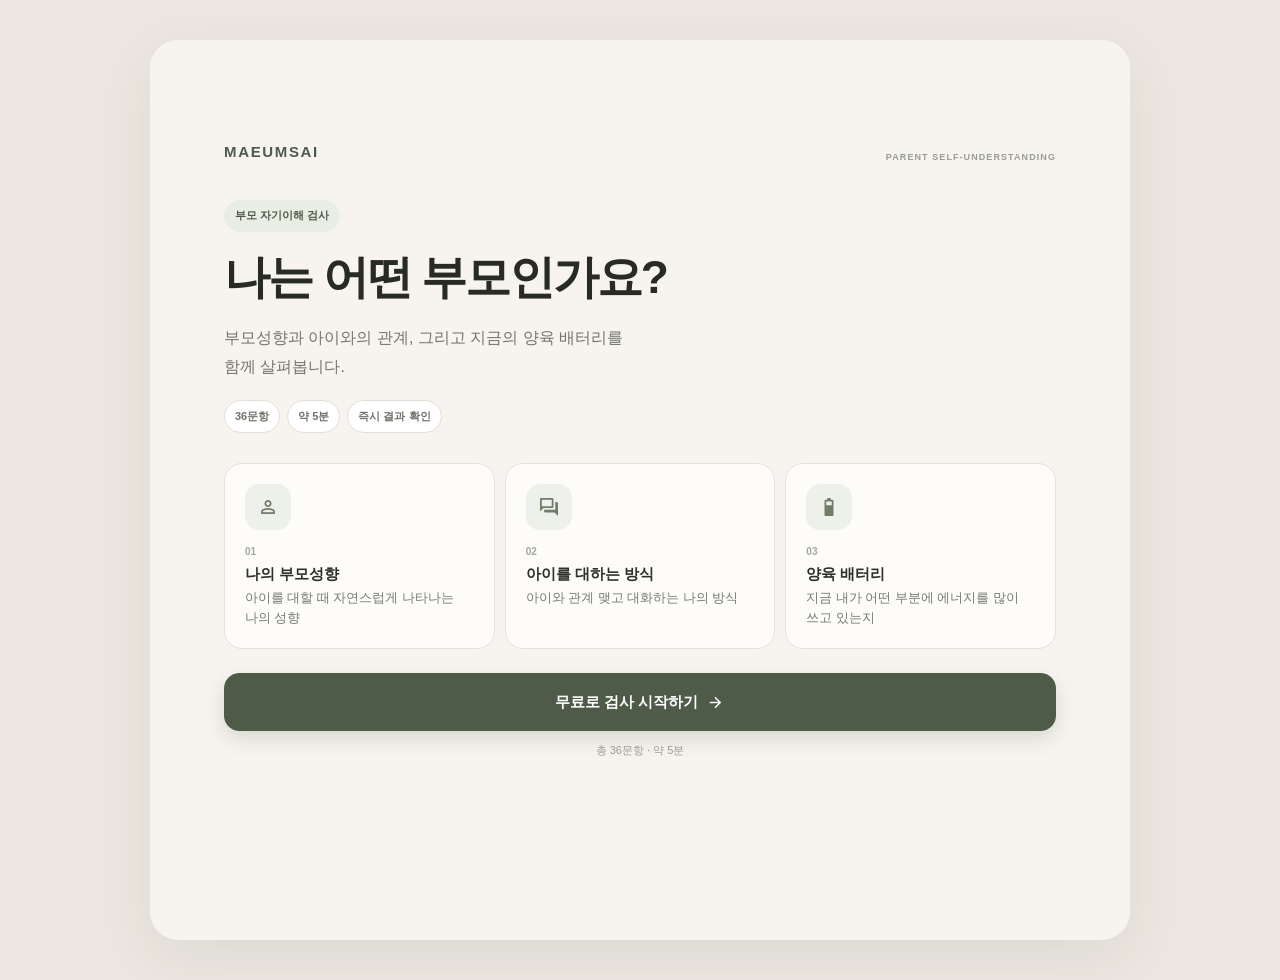
==== index.html @ 51d32875 "문장수정 및 유형통계수정, 결과이미지 인쇄기능 삽입, 부모정보 삽입" ====
<!DOCTYPE html>
<html lang="ko">
<head>
    <meta charset="UTF-8">
    <meta name="viewport" content="width=device-width, initial-scale=1.0">

    <title>마음사이 부모 자기이해 검사</title>

    <!-- 아이콘 -->
    <link rel="stylesheet" href="https://fonts.googleapis.com/css2?family=Material+Symbols+Outlined:opsz,wght,FILL,GRAD@20..48,400,0,0">

    <!-- CSS -->
    <link rel="stylesheet" href="./style.css">

    <!-- 결과 이미지 저장용 -->
    <script src="https://cdn.jsdelivr.net/npm/html2canvas@1.4.1/dist/html2canvas.min.js"></script>

    <!-- JS -->
    <script src="./script.js" defer></script>
</head>

<body>

<div class="wrap">

    <!-- =====================================
         시작 화면
    ====================================== -->
    <section class="start-screen">

        <div class="start-top">
            <p class="start-brand">MAEUMSAI</p>
            <span class="start-brand-sub">PARENT SELF-UNDERSTANDING</span>
        </div>

        <div class="start-hero">
            <span class="start-badge">부모 자기이해 검사</span>

            <h1 class="start-title">
                나는 어떤 부모인가요?
            </h1>

            <p class="start-desc">
                부모성향과 아이와의 관계,
                그리고 지금의 양육 배터리를 함께 살펴봅니다.
            </p>

            <div class="landing-points">
                <span>36문항</span>
                <span>약 5분</span>
                <span>즉시 결과 확인</span>
            </div>
        </div>

        <div class="start-info">

            <div class="start-info-item">
                <div class="info-icon">
                    <span class="material-symbols-outlined">person</span>
                </div>

                <div>
                    <span class="info-number">01</span>
                    <strong>나의 부모성향</strong>
                    <p>아이를 대할 때 자연스럽게 나타나는 나의 성향</p>
                </div>
            </div>

            <div class="start-info-item">
                <div class="info-icon">
                    <span class="material-symbols-outlined">forum</span>
                </div>

                <div>
                    <span class="info-number">02</span>
                    <strong>아이를 대하는 방식</strong>
                    <p>아이와 관계 맺고 대화하는 나의 방식</p>
                </div>
            </div>

            <div class="start-info-item">
                <div class="info-icon">
                    <span class="material-symbols-outlined">battery_5_bar</span>
                </div>

                <div>
                    <span class="info-number">03</span>
                    <strong>양육 배터리</strong>
                    <p>지금 내가 어떤 부분에 에너지를 많이 쓰고 있는지</p>
                </div>
            </div>

        </div>

        <button type="button" class="btn-start">
            무료로 검사 시작하기
            <span class="material-symbols-outlined">arrow_forward</span>
        </button>

        <p class="start-note">
            총 36문항 · 약 5분
        </p>

    </section>



    <!-- =====================================
         조사 기본정보 화면
    ====================================== -->
    <section class="profile-screen hide">

        <div class="profile-header">
            <p class="profile-brand">MAEUMSAI</p>
            <span class="profile-step">BEFORE THE TEST</span>
        </div>

        <div class="profile-intro">
            <span class="profile-badge">검사 전 간단한 질문</span>

            <h2>
                검사 결과를 더 잘 이해하기 위해<br>
                몇 가지만 알려주세요.
            </h2>

            <p>
                이름이나 연락처는 받지 않습니다.
                아래 정보는 익명 통계 분석을 위한 범주형 자료로만 사용합니다.
            </p>
        </div>

        <form class="profile-form">

            <fieldset class="profile-field">
                <legend>
                    <span>01</span>
                    검사자의 연령대
                </legend>

                <div class="profile-option-grid profile-option-grid-4">
                    <label class="profile-option">
                        <input type="radio" name="respondentAge" value="20대">
                        <span>20대</span>
                    </label>

                    <label class="profile-option">
                        <input type="radio" name="respondentAge" value="30대">
                        <span>30대</span>
                    </label>

                    <label class="profile-option">
                        <input type="radio" name="respondentAge" value="40대">
                        <span>40대</span>
                    </label>

                    <label class="profile-option">
                        <input type="radio" name="respondentAge" value="50대 이상">
                        <span>50대 이상</span>
                    </label>
                </div>
            </fieldset>


            <fieldset class="profile-field">
                <legend>
                    <span>02</span>
                    이번 검사에서 떠올릴 자녀의 연령
                </legend>

                <p class="profile-field-help">
                    자녀가 여러 명이라면 이번 검사에서 떠올릴 자녀 한 명을 기준으로 선택해주세요.
                </p>

                <div class="profile-option-grid profile-option-grid-3">
                    <label class="profile-option">
                        <input type="radio" name="childAge" value="0~2세">
                        <span>0~2세</span>
                    </label>

                    <label class="profile-option">
                        <input type="radio" name="childAge" value="3~5세">
                        <span>3~5세</span>
                    </label>

                    <label class="profile-option">
                        <input type="radio" name="childAge" value="6~7세">
                        <span>6~7세</span>
                    </label>

                    <label class="profile-option">
                        <input type="radio" name="childAge" value="초등 저학년">
                        <span>초등 저학년</span>
                    </label>

                    <label class="profile-option">
                        <input type="radio" name="childAge" value="초등 고학년">
                        <span>초등 고학년</span>
                    </label>

                    <label class="profile-option">
                        <input type="radio" name="childAge" value="중학생 이상">
                        <span>중학생 이상</span>
                    </label>
                </div>
            </fieldset>


            <fieldset class="profile-field">
                <legend>
                    <span>03</span>
                    자녀 수
                </legend>

                <div class="profile-option-grid profile-option-grid-4">
                    <label class="profile-option">
                        <input type="radio" name="childCount" value="1명">
                        <span>1명</span>
                    </label>

                    <label class="profile-option">
                        <input type="radio" name="childCount" value="2명">
                        <span>2명</span>
                    </label>

                    <label class="profile-option">
                        <input type="radio" name="childCount" value="3명">
                        <span>3명</span>
                    </label>

                    <label class="profile-option">
                        <input type="radio" name="childCount" value="4명 이상">
                        <span>4명 이상</span>
                    </label>
                </div>
            </fieldset>


            <fieldset class="profile-field">
                <legend>
                    <span>04</span>
                    아이와의 관계
                </legend>

                <div class="profile-option-grid profile-option-grid-3">
                    <label class="profile-option">
                        <input type="radio" name="relationship" value="엄마">
                        <span>엄마</span>
                    </label>

                    <label class="profile-option">
                        <input type="radio" name="relationship" value="아빠">
                        <span>아빠</span>
                    </label>

                    <label class="profile-option">
                        <input type="radio" name="relationship" value="기타 보호자">
                        <span>기타 보호자</span>
                    </label>
                </div>
            </fieldset>


            <label class="profile-consent">
                <input type="checkbox" name="statisticsConsent">
                <span class="profile-consent-check"></span>

                <span>
                    <strong>익명 검사 결과의 통계 활용에 동의합니다.</strong>
                    <small>
                        이름·전화번호·이메일 등 개인을 직접 식별할 수 있는 정보는 수집하지 않습니다.
                    </small>
                </span>
            </label>


            <p class="profile-error" aria-live="polite"></p>


            <div class="profile-actions">
                <button type="button" class="btn-profile-back">
                    이전
                </button>

                <button type="submit" class="btn-profile-start">
                    검사 시작하기
                    <span class="material-symbols-outlined">arrow_forward</span>
                </button>
            </div>

        </form>

    </section>


    <!-- =====================================
         검사 화면
    ====================================== -->
    <section class="quiz-screen hide">

        <div class="quiz-header">

            <div class="quiz-heading">
                <p class="quiz-brand">MAEUMSAI</p>
                <span class="quiz-step">PARENT PROFILE</span>
            </div>

            <div class="quiz-progress-info">
                <span>
                    QUESTION
                    <strong class="current-number">1</strong>
                    <span class="quiz-total">/ 36</span>
                </span>

                <span class="remaining-number">35문항 남음</span>
            </div>

            <div class="progress-bar">
                <div class="progress-fill"></div>
            </div>

        </div>

        <div class="question-area">

            <p class="question-label">
                다음 문장이 나에게 얼마나 해당되는지 선택해주세요.
            </p>

            <h2 class="question-text"></h2>

        </div>

        <div class="answer-list">

            <button type="button" class="answer-btn" data-score="1">
                <span class="answer-radio"></span>
                <span>전혀 그렇지 않다</span>
            </button>

            <button type="button" class="answer-btn" data-score="2">
                <span class="answer-radio"></span>
                <span>그렇지 않은 편이다</span>
            </button>

            <button type="button" class="answer-btn" data-score="3">
                <span class="answer-radio"></span>
                <span>보통이다</span>
            </button>

            <button type="button" class="answer-btn" data-score="4">
                <span class="answer-radio"></span>
                <span>그런 편이다</span>
            </button>

            <button type="button" class="answer-btn" data-score="5">
                <span class="answer-radio"></span>
                <span>매우 그렇다</span>
            </button>

        </div>

        <div class="quiz-bottom">

            <button type="button" class="btn-prev">
                <span class="material-symbols-outlined">arrow_back</span>
                이전 문항
            </button>

        </div>

    </section>


    <!-- =====================================
         추가 확인 질문
    ====================================== -->
    <section class="confirm-screen hide">

        <div class="confirm-icon">
            <span class="material-symbols-outlined">tune</span>
        </div>

        <p class="confirm-label">조금만 더 살펴볼게요</p>

        <h2 class="confirm-title">
            비슷하게 나타난 부모성향을<br>
            조금 더 확인해볼게요.
        </h2>

        <p class="confirm-desc">
            평소의 나와 가장 가까운 답을 선택해주세요.
        </p>

        <h3 class="confirm-question"></h3>

        <div class="confirm-answer-list">

            <button type="button" data-score="1">
                <span class="answer-radio"></span>
                <span>전혀 그렇지 않다</span>
            </button>

            <button type="button" data-score="2">
                <span class="answer-radio"></span>
                <span>그렇지 않은 편이다</span>
            </button>

            <button type="button" data-score="3">
                <span class="answer-radio"></span>
                <span>보통이다</span>
            </button>

            <button type="button" data-score="4">
                <span class="answer-radio"></span>
                <span>그런 편이다</span>
            </button>

            <button type="button" data-score="5">
                <span class="answer-radio"></span>
                <span>매우 그렇다</span>
            </button>

        </div>

        <p class="confirm-count">
            추가
            <span class="confirm-current">1</span>
            /
            <span class="confirm-total">4</span>
        </p>

    </section>


    <!-- =====================================
         결과 화면
    ====================================== -->
    <section class="result-screen hide">

        <header class="result-header">
            <span class="result-kicker">MY PARENTING PROFILE</span>

            <h1>
                나는 어떤 부모인가요?
            </h1>

            <p>
                부모성향과 아이와의 관계 방식, 현재의 양육 배터리를
                함께 연결한 결과입니다.
            </p>
        </header>


        <!-- 부모유형 -->
        <section class="result-type result-card">

            <div class="result-type-visual">
                <div class="type-card-frame">
                    <img
                        src=""
                        alt="부모유형 카드"
                        class="result-type-card"
                    >
                    <div class="type-card-placeholder">
                        <span class="material-symbols-outlined">auto_awesome</span>
                        <span>TYPE CARD</span>
                    </div>
                </div>
            </div>

            <div class="result-type-content">

                <div class="section-heading">
                    <span class="section-icon">
                        <span class="material-symbols-outlined">badge</span>
                    </span>

                    <span class="section-label">나의 부모유형</span>
                </div>

                <h2 class="result-type-title"></h2>

                <div class="result-type-chips"></div>

                <p class="result-type-motive"></p>

            </div>

        </section>


        <!-- 검사 검증용 : 9개 유형 점수 확인 -->
        <details class="type-score-check">
            <summary>
                9개 유형 점수 확인
                <small>검사 테스트용</small>
            </summary>

            <p>
                각 유형의 기본 점수입니다.
                추가 확인을 진행한 후보는
                <strong>기본점수 → 최종 비교점수</strong>로 표시됩니다.
            </p>

            <div class="type-score-check-grid"></div>
        </details>


        <!-- 통합해석 -->
        <section class="result-summary result-card">

            <div class="section-heading">
                <span class="section-icon">
                    <span class="material-symbols-outlined">auto_awesome</span>
                </span>

                <span class="section-label">
                    지금의 나를 한마디로 표현하면
                </span>
            </div>

            <p class="result-summary-text"></p>

        </section>


        <!-- 아이 시점 + 배터리 -->
        <div class="result-highlight-grid">

            <section class="result-child result-card">

                <div class="section-heading">
                    <span class="section-icon">
                        <span class="material-symbols-outlined">child_care</span>
                    </span>

                    <span class="section-label">
                        아이의 입장에서 보면
                    </span>
                </div>

                <blockquote class="result-child-quote"></blockquote>

                <div class="child-perspective-detail">
                    <p class="result-child-reason"></p>

                    <div class="child-response-box">
                        <span class="child-response-label">이렇게 반응해보세요</span>
                        <p class="result-child-action"></p>
                    </div>
                </div>

            </section>


            <section class="result-battery result-card">

                <div class="section-heading">
                    <span class="section-icon">
                        <span class="material-symbols-outlined">battery_5_bar</span>
                    </span>

                    <span class="section-label battery-heading">
                        가장 먼저 충전이 필요한 배터리
                    </span>
                </div>

                <div class="battery-top">

                    <div>
                        <h3 class="battery-name"></h3>
                        <strong class="battery-state"></strong>
                    </div>

                    <div class="battery-percent">
                        <span class="battery-number"></span>
                    </div>

                </div>

                <div class="battery-line">
                    <div class="battery-line-fill"></div>
                </div>

                <div class="battery-detail">

                    <div class="battery-detail-item">
                        <span class="battery-detail-label">
                            이 배터리는 무엇을 볼까요?
                        </span>

                        <p class="battery-meaning"></p>
                    </div>

                    <div class="battery-detail-item">
                        <span class="battery-detail-label">
                            이럴 때 나타날 수 있어요
                        </span>

                        <p class="battery-sign"></p>
                    </div>

                </div>

                <div class="battery-now">

                    <span class="battery-detail-label">
                        지금의 나에게
                    </span>

                    <p class="battery-text"></p>

                </div>

            </section>

        </div>


        <!-- 실천 -->
        <section class="result-practice result-card">

            <div class="section-heading">
                <span class="section-icon">
                    <span class="material-symbols-outlined">task_alt</span>
                </span>

                <span class="section-label">
                    지금 내가 해보면 좋은 것
                </span>
            </div>

            <h3 class="practice-heading">
                이번 주에 해볼 작은 실천
            </h3>

            <p class="practice-desc">
                지금 나에게 필요한 한 가지를 선택해보세요.
            </p>

            <div class="practice-list"></div>

            <div class="practice-selected hide">

                <span class="practice-selected-label">
                    이번 주 내가 선택한 한 가지
                </span>

                <strong class="practice-selected-title"></strong>

                <span class="practice-selected-text"></span>

            </div>

        </section>


        <!-- 상세 -->
        <section class="result-attitude result-card">

            <div class="section-heading">
                <span class="section-icon">
                    <span class="material-symbols-outlined">forum</span>
                </span>

                <span class="section-label">
                    아이를 대하는 나의 모습
                </span>
            </div>

            <p class="attitude-intro">
                아이와 관계 맺고 대화할 때 나타나는 나의 양육태도를 살펴봅니다.
            </p>

            <div class="attitude-overview">

                <div class="attitude-overview-item" data-area="support">
                    <strong>정서적 지지</strong>
                    <p>아이의 감정과 노력을 먼저 알아주고 마음을 표현할 수 있도록 받아주는 태도예요.</p>
                </div>

                <div class="attitude-overview-item" data-area="autonomy">
                    <strong>자율성 존중</strong>
                    <p>아이가 스스로 선택하고 시도하며 경험할 수 있도록 기다려주는 태도예요.</p>
                </div>

                <div class="attitude-overview-item" data-area="structure">
                    <strong>기준·일관성</strong>
                    <p>가정의 규칙과 약속을 분명하게 알려주고 비슷한 기준으로 유지하는 태도예요.</p>
                </div>

                <div class="attitude-overview-item" data-area="listen">
                    <strong>대화와 경청</strong>
                    <p>아이의 말을 끝까지 듣고 부모가 답을 정하기보다 함께 방법을 찾아가는 태도예요.</p>
                </div>

            </div>

            <div class="attitude-strength">

                <span class="attitude-small-label">
                    <span class="material-symbols-outlined">favorite</span>
                    내가 잘하고 있는 부분
                </span>

                <h3 class="attitude-strength-title"></h3>

                <p class="attitude-strength-meaning"></p>

                <p class="attitude-strength-text"></p>

                <div class="attitude-guide-box">
                    <span>기억해볼 점</span>
                    <p class="attitude-strength-guide"></p>
                </div>

            </div>


            <div class="attitude-caution">

                <span class="attitude-small-label">
                    <span class="material-symbols-outlined">visibility</span>
                    조금 더 살펴볼 부분
                </span>

                <h3 class="attitude-caution-title"></h3>

                <p class="attitude-caution-meaning"></p>

                <p class="attitude-caution-text"></p>

                <div class="attitude-guide-box caution-guide">
                    <span>이렇게 해보세요</span>
                    <p class="attitude-caution-guide"></p>
                </div>

            </div>

            <p class="attitude-balance-text"></p>

        </section>


        <!-- 저장 -->
        <section class="result-save-area">

            <div class="save-icon">
                <span class="material-symbols-outlined">download</span>
            </div>

            <p class="result-save-title">
                내 결과를 간직해보세요
            </p>

            <p class="result-save-desc">
                핵심 결과를 한 장의 이미지로 저장할 수 있어요.
            </p>

            <button type="button" class="btn-result-save">
                <span class="material-symbols-outlined">image</span>
                검사결과 이미지 저장
            </button>

            <button type="button" class="btn-print-report">
                <span class="material-symbols-outlined">print</span>
                상세 결과 인쇄하기
            </button>

            <p class="print-guide">
                PC에서는 인쇄 화면에서 PDF로 저장할 수도 있어요.
            </p>

        </section>


        <button type="button" class="btn-restart">
            다시 검사하기
        </button>

    </section>

</div>


<!-- =====================================
     이미지 저장 전용 레이아웃
     화면에는 보이지 않음
====================================== -->
<div class="capture-area">

    <div class="capture-header">
        <p class="capture-brand">마음사이</p>
        <span>MY PARENTING PROFILE</span>
    </div>


    <div class="capture-type">

        <div class="capture-card-frame">
            <img
                src=""
                alt="부모유형 카드"
                class="capture-type-card"
            >
        </div>

        <div class="capture-type-content">

            <span class="capture-label">
                나의 부모유형
            </span>

            <h2 class="capture-type-title"></h2>

            <div class="capture-type-chips"></div>

        </div>

    </div>


    <div class="capture-summary">

        <span class="capture-label">
            지금의 나를 한마디로
        </span>

        <p class="capture-summary-text"></p>

    </div>


    <div class="capture-child">

        <span class="capture-label">
            아이의 입장에서 보면
        </span>

        <p class="capture-child-text"></p>

    </div>


    <div class="capture-bottom">

        <div class="capture-battery">

            <span class="capture-label">
                양육 배터리
            </span>

            <strong class="capture-battery-name"></strong>

            <span class="capture-battery-percent"></span>

        </div>


        <div class="capture-practice">

            <span class="capture-label">
                이번 주 한 가지
            </span>

            <strong class="capture-practice-title">
                아직 선택하지 않았어요
            </strong>

        </div>

    </div>


    <p class="capture-footer">
        MAEUMSAI · 부모 자기이해 검사
    </p>

</div>


<!-- =====================================
     A4 상세 결과 출력 리포트
     기존 검사 결과를 그대로 사용
====================================== -->
<section class="print-report" id="printReport" aria-hidden="true">

    <!-- 1 PAGE : 부모유형 -->
    <article class="print-page">
        <header class="print-header">
            <div>
                <p class="print-brand">MAEUMSAI</p>
                <p class="print-report-name">부모 자기이해 리포트</p>
            </div>
            <span class="print-page-number">01</span>
        </header>

        <section class="print-intro">
            <p class="print-eyebrow">MY PARENTING PROFILE</p>
            <h1>아이를 잘 키우고 싶은 마음만큼,<br>부모인 나도 함께 살펴봅니다.</h1>
            <p>이 결과는 좋은 부모와 부족한 부모를 나누기 위한 것이 아닙니다. 지금 내가 어떤 방식으로 아이를 돌보고 있고, 무엇은 이미 잘하고 있으며, 어디에 힘을 많이 쓰고 있는지를 살펴보기 위한 자료입니다.</p>
        </section>

        <section class="print-section">
            <div class="print-section-head">
                <span>01</span>
                <div>
                    <p>MY PARENTING STYLE</p>
                    <h2>지금 나는 어떤 부모인가</h2>
                </div>
            </div>

            <div class="print-type-summary">
                <img class="print-type-image" src="" alt="부모유형 카드">
                <div>
                    <p class="print-small-label">나의 부모유형</p>
                    <h3 class="print-type-title"></h3>
                    <div class="print-type-chips"></div>
                    <p class="print-type-motive"></p>
                </div>
            </div>
        </section>

        <section class="print-section">
            <div class="print-section-head compact">
                <span>02</span>
                <div>
                    <p>WHAT I ALREADY DO WELL</p>
                    <h2>내가 이미 잘하고 있는 것</h2>
                </div>
            </div>
            <div class="print-strength-grid"></div>
        </section>

        <section class="print-worry-box">
            <p class="print-small-label">그런데 왜 자꾸 걱정될까요?</p>
            <p class="print-worry-text"></p>
        </section>

        <section class="print-key-box">
            <p>지금 기억하면 좋은 한 가지</p>
            <strong class="print-key-message"></strong>
            <span class="print-key-action"></span>
        </section>

        <footer class="print-footer">
            <span>잘하고 있는 것은 확인하고, 너무 힘을 쓰는 곳은 조금 덜어내기.</span>
            <strong>MAEUMSAI</strong>
        </footer>
    </article>

    <!-- 2 PAGE : 양육태도 -->
    <article class="print-page">
        <header class="print-header">
            <div>
                <p class="print-brand">MAEUMSAI</p>
                <p class="print-report-name">부모 자기이해 리포트</p>
            </div>
            <span class="print-page-number">02</span>
        </header>

        <section class="print-section print-page-top">
            <div class="print-section-head">
                <span>02</span>
                <div>
                    <p>PARENTING ATTITUDE</p>
                    <h2>아이와 관계 맺는 나의 방식</h2>
                </div>
            </div>
            <p class="print-lead">정서적 지지, 자율성 존중, 기준·일관성, 대화와 경청의 네 영역을 함께 살펴봅니다. 높은 영역은 이미 잘 사용하고 있는 힘으로, 낮은 영역은 부족함이 아니라 조금 더 의식해볼 수 있는 부분으로 읽어주세요.</p>
            <div class="print-attitude-bars"></div>
        </section>

        <section class="print-attitude-highlight">
            <p class="print-small-label">내가 이미 잘하고 있는 태도</p>
            <h3 class="print-attitude-strength-title"></h3>
            <p class="print-attitude-strength-text"></p>
            <strong class="print-attitude-strength-guide"></strong>
        </section>

        <section class="print-attitude-caution">
            <p class="print-small-label print-attitude-caution-label">조금 더 살펴보면 좋은 태도</p>
            <h3 class="print-attitude-caution-title"></h3>
            <p class="print-attitude-caution-text"></p>
            <strong class="print-attitude-caution-guide"></strong>
        </section>

        <section class="print-soft-message">
            <strong>모든 영역을 똑같이 잘할 필요는 없어요.</strong>
            <p>지금 잘하고 있는 방식은 계속 이어가고, 필요한 순간에 다른 방식 하나를 조금 더 사용해보는 것으로 충분합니다.</p>
        </section>

        <footer class="print-footer">
            <span>잘하는 방식을 확인하고, 필요한 반응 하나만 더해봅니다.</span>
            <strong>MAEUMSAI</strong>
        </footer>
    </article>

    <!-- 3 PAGE : 양육배터리 -->
    <article class="print-page">
        <header class="print-header">
            <div>
                <p class="print-brand">MAEUMSAI</p>
                <p class="print-report-name">부모 자기이해 리포트</p>
            </div>
            <span class="print-page-number">03</span>
        </header>

        <section class="print-section print-page-top">
            <div class="print-section-head">
                <span>03</span>
                <div>
                    <p>PARENTING BATTERY</p>
                    <h2>요즘 내가 힘을 많이 쓰고 있는 곳</h2>
                </div>
            </div>
            <p class="print-lead">부모 역할은 생각보다 많은 에너지를 사용합니다. 다섯 개의 배터리는 최근 내가 어디에서 힘을 많이 쓰고 있는지 쉽게 돌아보기 위한 교육용 표현입니다.</p>
            <div class="print-battery-bars"></div>
        </section>

        <section class="print-battery-focus">
            <p>지금 가장 먼저 충전이 필요한 곳</p>
            <h3 class="print-battery-focus-name"></h3>
            <strong class="print-battery-focus-percent"></strong>
            <p class="print-battery-focus-state"></p>
        </section>

        <section class="print-recharge-box">
            <p class="print-small-label">이 배터리는 무엇을 볼까요?</p>
            <p class="print-battery-meaning"></p>
            <p class="print-small-label recharge-label">이번 주 회복 방향</p>
            <h3 class="print-recharge-title"></h3>
            <p class="print-recharge-text"></p>
        </section>

        <section class="print-soft-message">
            <strong>지쳤다는 건 부모 역할을 잘못하고 있다는 뜻이 아닙니다.</strong>
            <p>지금 가진 에너지보다 더 많은 것을 계속 해내려고 하고 있지는 않은지 살펴보는 신호로 활용해보세요.</p>
        </section>

        <footer class="print-footer">
            <span>이번 주에는 모든 것을 바꾸기보다 한 곳만 충전해보세요.</span>
            <strong>MAEUMSAI</strong>
        </footer>
    </article>

    <!-- 4 PAGE : 아이와 나 -->
    <article class="print-page">
        <header class="print-header">
            <div>
                <p class="print-brand">MAEUMSAI</p>
                <p class="print-report-name">부모 자기이해 리포트</p>
            </div>
            <span class="print-page-number">04</span>
        </header>

        <section class="print-section print-page-top">
            <div class="print-section-head">
                <span>04</span>
                <div>
                    <p>FOR CHILD &amp; FOR ME</p>
                    <h2>아이도, 부모도 함께 살펴보기</h2>
                </div>
            </div>
        </section>

        <div class="print-child-parent-grid">
            <section class="print-child-box">
                <p class="print-small-label">아이의 입장에서 보면</p>
                <blockquote class="print-child-quote"></blockquote>
                <p class="print-child-reason"></p>
                <div class="print-child-action-wrap">
                    <span>이렇게 반응해보세요</span>
                    <strong class="print-child-action"></strong>
                </div>
            </section>

            <section class="print-parent-box">
                <p class="print-small-label">지금 부모인 나에게</p>
                <h3 class="print-parent-need-title"></h3>
                <p class="print-parent-need-text"></p>
                <div class="print-integrated-wrap">
                    <span>지금의 나를 한마디로</span>
                    <p class="print-integrated-text"></p>
                </div>
            </section>
        </div>

        <section class="print-weekly-action">
            <p>이번 주에는 딱 하나만</p>
            <h3>내가 선택한 작은 실천</h3>
            <strong class="print-practice-title">아직 선택하지 않았어요</strong>
            <p class="print-practice-text">결과 화면에서 이번 주 실천 한 가지를 선택해주세요.</p>
        </section>

        <section class="print-final-message">
            <p>잘하려고 애쓰고 있다는 사실도 지금의 부모 모습을 이해하는 중요한 단서입니다.</p>
            <strong>잘하고 있는 것은 계속 이어가고,<br>너무 많은 힘을 쓰는 곳은 조금 덜어내세요.</strong>
        </section>

        <section class="print-disclaimer">
            <strong>검사 안내</strong>
            <p>본 검사는 부모의 자기이해와 교육을 돕기 위한 자료입니다. 부모성향, 양육태도 및 현재의 양육 에너지를 돌아보기 위한 참고자료이며 임상적 진단이나 표준화된 심리검사를 대체하지 않습니다. 배터리 수치와 해석은 현재 상태를 쉽게 이해하기 위한 교육적 표현입니다.</p>
        </section>

        <footer class="print-footer print-final-footer">
            <div>
                <strong>마음사이</strong>
                <span>아이와 부모 사이, 그리고 부모인 나의 마음을 살펴봅니다.</span>
            </div>
            <span>MAEUMSAI PARENT SELF-UNDERSTANDING</span>
        </footer>
    </article>

</section>

</body>
</html>
---- style.css ----
/* =========================================
   마음사이 부모 자기이해 검사
   MOBILE FIRST
========================================= */

:root{
    --bg:#F7F4EF;

    --green:#6F7D68;
    --green-dark:#4E5B49;
    --green-light:#E9EEE5;

    --rose:#D7B9AE;
    --rose-light:#F3E8E4;

    --brown:#755A4C;
    --brown-light:#F4EFE8;

    --text:#2F302B;
    --sub:#74776D;

    --line:#E6E1D8;
    --white:#FFFFFF;

    --shadow:
        0 12px 35px
        rgba(62,58,51,.07);
}


*{
    margin:0;
    padding:0;
    box-sizing:border-box;
}


html{
    scroll-behavior:smooth;
}


body{
    font-family:
        "Pretendard",
        "Noto Sans KR",
        -apple-system,
        BlinkMacSystemFont,
        "Segoe UI",
        sans-serif;

    background:var(--bg);
    color:var(--text);

    line-height:1.6;
    word-break:keep-all;
}


button{
    border:0;
    font:inherit;
    cursor:pointer;
}


button:disabled{
    cursor:default;
    opacity:.65;
}


img{
    display:block;
    max-width:100%;
}


.material-symbols-outlined{
    font-size:inherit;
    line-height:1;
}


.wrap{
    width:100%;
    min-height:100vh;
    margin:0 auto;

    background:var(--bg);
}


.hide{
    display:none !important;
}


/* =========================================
   START
========================================= */

.start-screen{
    min-height:100vh;

    display:flex;
    flex-direction:column;
    justify-content:center;

    padding:42px 20px;
}


.start-top{
    display:flex;
    align-items:flex-end;
    justify-content:space-between;

    margin-bottom:36px;
}


.start-brand{
    font-size:15px;
    font-weight:800;

    letter-spacing:.11em;

    color:var(--green-dark);
}


.start-brand-sub{
    display:none;

    font-size:9px;
    font-weight:700;

    letter-spacing:.12em;

    color:#989C92;
}


.start-hero{
    margin-bottom:30px;
}


.start-badge{
    display:inline-block;

    margin-bottom:14px;
    padding:7px 11px;

    border-radius:100px;

    background:var(--green-light);
    color:var(--green-dark);

    font-size:11px;
    font-weight:700;
}


.start-title{
    margin-bottom:16px;

    font-size:32px;
    font-weight:750;

    line-height:1.35;
    letter-spacing:-.045em;

    color:#282A24;
}


.start-title em{
    font-style:normal;
    font-weight:550;

    color:#62695E;
}


.start-desc{
    max-width:430px;

    font-size:15px;
    line-height:1.8;

    color:#72756D;
}


.landing-points{
    display:flex;
    flex-wrap:wrap;
    gap:7px;

    margin-top:18px;
}

.landing-points span{
    padding:7px 10px;

    border:1px solid #E2DED6;
    border-radius:100px;

    background:#FFFFFF;

    font-size:11px;
    font-weight:650;

    color:#6E736A;
}


.start-info{
    display:flex;
    flex-direction:column;

    gap:10px;

    margin-bottom:24px;
}


.start-info-item{
    display:grid;

    grid-template-columns:46px 1fr;

    gap:14px;

    padding:16px;

    border:1px solid var(--line);
    border-radius:18px;

    background:rgba(255,255,255,.72);
}


.info-icon{
    display:flex;
    align-items:center;
    justify-content:center;

    width:46px;
    height:46px;

    border-radius:14px;

    background:#EEF1EA;
    color:var(--green);

    font-size:22px;
}


.info-number{
    display:block;

    margin-bottom:2px;

    font-size:10px;
    font-weight:700;

    color:#A5A79E;
}


.start-info-item strong{
    display:block;

    margin-bottom:3px;

    font-size:15px;
}


.start-info-item p{
    font-size:12.5px;
    line-height:1.55;

    color:#777A72;
}


.btn-start{
    display:flex;
    align-items:center;
    justify-content:center;

    gap:8px;

    width:100%;

    padding:16px 18px;

    border:1px solid #4E5B49;
    border-radius:15px;

    background:#4E5B49 !important;
    color:#FFFFFF !important;
    opacity:1 !important;

    box-shadow:0 8px 20px rgba(78,91,73,.18);

    font-size:15px;
    font-weight:700;

    cursor:pointer;
    appearance:none;
    -webkit-appearance:none;

    transition:.2s;
}


.btn-start:hover{
    transform:translateY(-1px);
    background:#43503F !important;
    border-color:#43503F;
}


.btn-start .material-symbols-outlined{
    font-size:19px;
}


.start-note{
    margin-top:11px;

    text-align:center;

    font-size:11px;

    color:#9A9B94;
}


/* =========================================
   QUIZ
========================================= */

.quiz-screen{
    min-height:100vh;

    padding:26px 18px 110px;
}


.quiz-header{
    margin-bottom:42px;
}


.quiz-heading{
    display:flex;
    justify-content:space-between;
    align-items:center;

    margin-bottom:20px;
}


.quiz-brand{
    font-size:13px;
    font-weight:800;

    letter-spacing:.1em;

    color:var(--green-dark);
}


.quiz-step{
    font-size:9px;
    font-weight:700;

    letter-spacing:.12em;

    color:#9A9C94;
}


.quiz-progress-info{
    display:flex;
    justify-content:space-between;

    margin-bottom:9px;

    font-size:11px;
    font-weight:700;

    color:#85887F;
}


.current-number{
    margin-left:3px;

    font-size:14px;

    color:var(--green-dark);
}


.quiz-total{
    color:#B1B2AB;
}


.progress-bar{
    width:100%;
    height:6px;

    overflow:hidden;

    border-radius:100px;

    background:#E5E1D8;
}


.progress-fill{
    width:0;
    height:100%;

    border-radius:100px;

    background:var(--green);

    transition:width .25s ease;
}


.question-area{
    margin-bottom:30px;
}


.question-label{
    margin-bottom:13px;

    font-size:12px;
    line-height:1.6;

    color:#8C7869;
}


.question-text{
    font-size:23px;
    font-weight:650;

    line-height:1.55;
    letter-spacing:-.035em;

    color:#2A2C26;
}


.answer-list,
.confirm-answer-list{
    display:flex;
    flex-direction:column;

    gap:9px;
}


.answer-btn,
.confirm-answer-list button{
    display:flex;
    align-items:center;

    gap:12px;

    width:100%;

    padding:16px 17px;

    text-align:left;

    border:1px solid var(--line);
    border-radius:16px;

    background:#FFFFFF;
    color:#55574F;

    font-size:14px;

    transition:.18s;
}


.answer-btn:hover,
.confirm-answer-list button:hover{
    border-color:#A2AB9B;
    background:#FAFBF8;
}


.answer-radio{
    width:17px;
    height:17px;

    flex-shrink:0;

    border:1.5px solid #B7B9B1;
    border-radius:50%;

    background:#FFFFFF;

    transition:.18s;
}


.answer-btn.on{
    border-color:var(--green);
    background:var(--green-light);

    color:#3E493A;
    font-weight:700;
}


.answer-btn.on .answer-radio{
    border:5px solid var(--green);
}


.quiz-bottom{
    position:fixed;

    left:50%;
    bottom:0;

    width:100%;

    padding:12px 18px 16px;

    transform:translateX(-50%);

    background:
        linear-gradient(
            to top,
            var(--bg) 78%,
            rgba(247,244,239,0)
        );
}


.btn-prev{
    display:flex;
    align-items:center;
    justify-content:center;

    gap:6px;

    width:100%;

    padding:13px;

    border-radius:14px;

    background:#E9E4DB;
    color:#676A62;

    font-size:13px;
    font-weight:650;
}


.btn-prev .material-symbols-outlined{
    font-size:17px;
}


/* =========================================
   CONFIRM
========================================= */

.confirm-screen{
    min-height:100vh;

    padding:42px 18px 90px;
}


.confirm-icon{
    display:flex;
    align-items:center;
    justify-content:center;

    width:46px;
    height:46px;

    margin-bottom:22px;

    border-radius:15px;

    background:#EEF1EA;
    color:var(--green);

    font-size:22px;
}


.confirm-label{
    margin-bottom:9px;

    font-size:12px;
    font-weight:700;

    color:var(--green);
}


.confirm-title{
    margin-bottom:12px;

    font-size:25px;

    line-height:1.4;
    letter-spacing:-.035em;
}


.confirm-desc{
    margin-bottom:34px;

    font-size:14px;

    color:#777A72;
}


.confirm-question{
    margin-bottom:26px;

    font-size:21px;
    font-weight:650;

    line-height:1.55;
    letter-spacing:-.03em;
}


.confirm-count{
    margin-top:20px;

    text-align:center;

    font-size:12px;

    color:#989A92;
}


/* =========================================
   RESULT COMMON
========================================= */

.result-screen{
    padding:34px 16px 84px;
}


.result-header{
    margin-bottom:28px;
}


.result-kicker{
    display:block;

    margin-bottom:8px;

    font-size:10px;
    font-weight:800;

    letter-spacing:.15em;

    color:var(--green);
}


.result-header h1{
    margin-bottom:11px;

    font-size:29px;

    line-height:1.37;
    letter-spacing:-.045em;
}


.result-header p{
    max-width:520px;

    font-size:13.5px;
    line-height:1.75;

    color:#777A71;
}


.result-card{
    margin-bottom:14px;

    padding:20px 17px;

    border:1px solid var(--line);
    border-radius:22px;

    background:#FFFFFF;

    box-shadow:
        0 8px 24px
        rgba(67,61,52,.035);
}


.section-heading{
    display:flex;
    align-items:center;

    gap:8px;

    margin-bottom:15px;
}


.section-icon{
    display:inline-flex;
    align-items:center;
    justify-content:center;

    width:32px;
    height:32px;

    flex-shrink:0;

    border-radius:10px;

    background:#EEF1EA;
    color:var(--green);

    font-size:18px;
}


.section-label{
    font-size:11px;
    font-weight:750;

    color:#71786B;
}


/* =========================================
   TYPE RESULT
========================================= */

.result-type{
    display:flex;
    flex-direction:row;
    align-items:center;

    gap:17px;

    padding:20px 17px;

    background:#EEF1E9;

    border-color:#DDE4D8;
}


.result-type-visual{
    flex:0 0 104px;
}


.type-card-frame{
    position:relative;

    width:104px;
    aspect-ratio:2 / 3;

    overflow:hidden;

    border-radius:15px;

    background:
        linear-gradient(
            145deg,
            #D7DCCF,
            #F5F1E8
        );

    box-shadow:
        0 13px 28px
        rgba(55,60,51,.14);

    transform:rotate(-1deg);
}


.result-type-card{
    position:relative;
    z-index:2;

    width:100%;
    height:100%;

    object-fit:cover;
}


.type-card-placeholder{
    position:absolute;
    inset:0;

    display:flex;
    flex-direction:column;
    align-items:center;
    justify-content:center;

    gap:5px;

    z-index:1;

    color:#7B8175;

    font-size:9px;
    font-weight:800;

    letter-spacing:.08em;
}


.type-card-placeholder .material-symbols-outlined{
    font-size:25px;
}


.result-type-content{
    min-width:0;
    flex:1;
}


.result-type-content .section-heading{
    margin-bottom:9px;
}


.result-type-title{
    margin-bottom:10px;

    font-size:18px;

    line-height:1.45;
    letter-spacing:-.035em;

    color:#343B31;
}


.result-type-chips{
    display:flex;
    flex-wrap:wrap;

    gap:5px;

    margin-bottom:10px;
}


.result-type-chips span{
    padding:6px 9px;

    border-radius:100px;

    background:#FFFFFF;

    font-size:10px;
    font-weight:650;

    color:#687361;
}


.result-type-motive{
    font-size:12px;

    line-height:1.65;

    color:#636A5E;
}


/* =========================================
   SUMMARY
========================================= */

.result-summary{
    background:#34382F;

    border:0;

    box-shadow:none;
}


.result-summary .section-icon{
    background:rgba(255,255,255,.10);
    color:#D9E0D1;
}


.result-summary .section-label{
    color:#C2CBBB;
}


.result-summary-text{
    font-size:16px;

    line-height:1.8;
    letter-spacing:-.02em;

    color:#FFFFFF;
}


/* =========================================
   HIGHLIGHT GRID
========================================= */

.result-highlight-grid{
    display:grid;

    grid-template-columns:1fr;

    gap:14px;

    margin-bottom:14px;
}


.result-child,
.result-battery{
    margin-bottom:0;
}


/* CHILD */

.result-child{
    background:var(--rose-light);

    border-color:#E8D8D1;
}


.result-child .section-icon{
    background:#FFFFFF;
    color:#966E63;
}


.result-child-quote{
    margin:0 0 14px;
    padding:0;

    border:0;

    font-size:17px;
    font-weight:700;

    line-height:1.72;
    letter-spacing:-.025em;

    color:#73574F;
}

.child-perspective-detail{
    display:flex;
    flex-direction:column;
    gap:12px;
}

.result-child-reason{
    font-size:12.5px;
    line-height:1.72;

    color:#765F57;
}

.child-response-box{
    padding:13px 14px;

    border-radius:14px;

    background:rgba(255,255,255,.72);
}

.child-response-label{
    display:block;

    margin-bottom:5px;

    font-size:10px;
    font-weight:750;

    color:#956F65;
}

.result-child-action{
    font-size:12.5px;
    line-height:1.72;

    color:#6E5B54;
}


/* BATTERY */

.result-battery{
    background:var(--brown-light);

    border-color:#E7DDD2;
}


.result-battery .section-icon{
    background:#FFFFFF;
    color:#826555;
}


.battery-top{
    display:flex;
    align-items:center;
    justify-content:space-between;

    gap:14px;

    margin-bottom:13px;
}


.battery-name{
    margin-bottom:4px;

    font-size:18px;

    color:#684F42;
}


.battery-state{
    display:block;

    max-width:190px;

    font-size:12px;
    font-weight:650;

    line-height:1.5;

    color:#846A5A;
}


.battery-percent{
    display:flex;
    align-items:center;
    justify-content:center;

    width:68px;
    height:68px;

    flex-shrink:0;

    border:6px solid #DAC7B8;
    border-radius:50%;

    background:#FFFFFF;
}


.battery-number{
    font-size:17px;
    font-weight:800;

    color:#715748;
}


.battery-line{
    width:100%;
    height:7px;

    margin-bottom:13px;

    overflow:hidden;

    border-radius:100px;

    background:#E5DAD1;
}


.battery-line-fill{
    width:0;
    height:100%;

    border-radius:100px;

    background:#8B6E5E;

    transition:width .35s ease;
}


.battery-text{
    font-size:12.5px;

    line-height:1.7;

    color:#766A61;
}


.battery-detail{
    display:flex;
    flex-direction:column;
    gap:12px;

    margin-top:18px;
}

.battery-detail-item,
.battery-now{
    padding:14px 15px;

    border-radius:14px;

    background:rgba(255,255,255,.58);
}

.battery-detail-label{
    display:block;

    margin-bottom:6px;

    font-size:10px;
    font-weight:750;

    color:#8A6F5F;
}

.battery-meaning,
.battery-sign,
.battery-text{
    font-size:12.5px;

    line-height:1.72;

    color:#6F655E;
}

.battery-now{
    margin-top:12px;

    background:#FFFFFF;
}


/* =========================================
   PRACTICE
========================================= */

.practice-heading{
    margin-bottom:3px;

    font-size:18px;

    color:#35382F;
}


.practice-desc{
    margin-bottom:16px;

    font-size:12.5px;

    color:#80827A;
}


.practice-list{
    display:flex;
    flex-direction:column;

    gap:8px;
}


.practice-item{
    width:100%;

    padding:15px;

    text-align:left;

    border:1px solid #E4E0D8;
    border-radius:15px;

    background:#FAF9F6;

    transition:.18s;
}


.practice-item:hover{
    border-color:#A3AC9B;
}


.practice-item.on{
    border-color:#78866F;

    background:#EAF0E6;
}


.practice-category{
    display:block;

    margin-bottom:4px;

    font-size:10px;
    font-weight:700;

    color:#87907F;
}


.practice-item strong{
    display:block;

    margin-bottom:4px;

    font-size:14px;

    color:#3A3D35;
}


.practice-item p{
    font-size:12px;

    line-height:1.62;

    color:#777970;
}


.practice-selected{
    margin-top:15px;

    padding:17px;

    border-radius:16px;

    background:var(--green-dark);
    color:#FFFFFF;
}


.practice-selected-label{
    display:block;

    margin-bottom:5px;

    font-size:10px;
    font-weight:700;

    opacity:.75;
}


.practice-selected-title{
    display:block;

    margin-bottom:5px;

    font-size:16px;
}


.practice-selected-text{
    display:block;

    font-size:12px;

    line-height:1.65;

    opacity:.9;
}


/* =========================================
   ATTITUDE
========================================= */

.attitude-intro{
    margin:-3px 0 16px;

    font-size:12.5px;
    line-height:1.7;

    color:#777A72;
}

.attitude-overview{
    display:grid;
    grid-template-columns:1fr;
    gap:9px;

    margin-bottom:16px;
}

.attitude-overview-item{
    padding:13px 14px;

    border:1px solid #ECE8E1;
    border-radius:14px;

    background:#FAF9F6;
}

.attitude-overview-item strong{
    display:block;

    margin-bottom:4px;

    font-size:13px;

    color:#4F554B;
}

.attitude-overview-item p{
    font-size:11.5px;
    line-height:1.62;

    color:#7A7C74;
}

.attitude-overview-item.is-strength{
    border-color:#D9E3D4;
    background:#EEF3EA;
}

.attitude-overview-item.is-caution{
    border-color:#E8D8D1;
    background:#F8EEEA;
}

.attitude-strength,
.attitude-caution{
    padding:15px 0;
}

.attitude-strength{
    border-bottom:1px solid #ECE9E2;
}

.attitude-small-label{
    display:flex;
    align-items:center;

    gap:5px;

    margin-bottom:7px;

    font-size:10px;
    font-weight:700;

    color:#99796A;
}

.attitude-small-label .material-symbols-outlined{
    font-size:15px;
}

.attitude-strength h3,
.attitude-caution h3{
    margin-bottom:6px;

    font-size:16px;
}

.attitude-strength-meaning,
.attitude-caution-meaning{
    margin-bottom:7px;

    font-size:11.5px;
    line-height:1.65;

    color:#8A8C84;
}

.attitude-strength-text,
.attitude-caution-text{
    font-size:12.5px;

    line-height:1.68;

    color:#74776E;
}

.attitude-guide-box{
    margin-top:10px;
    padding:12px 13px;

    border-radius:12px;

    background:#F2F5EF;
}

.attitude-guide-box span{
    display:block;

    margin-bottom:4px;

    font-size:10px;
    font-weight:750;

    color:#6E7A67;
}

.attitude-guide-box p{
    font-size:12px;
    line-height:1.65;

    color:#656C61;
}

.attitude-guide-box.caution-guide{
    background:#F8F0ED;
}

.attitude-guide-box.caution-guide span{
    color:#956F65;
}

.attitude-balance-text{
    margin-top:10px;

    padding:12px;

    border-radius:12px;

    background:#F7F6F2;

    font-size:12px;
    line-height:1.65;

    color:#6E7068;
}

@media (min-width:768px){

    .attitude-overview{
        grid-template-columns:1fr 1fr;
    }

}


/* =========================================
   SAVE
========================================= */

.result-save-area{
    margin-top:20px;
    padding:22px 18px;

    text-align:center;

    border:1px solid #DDE4D8;
    border-radius:20px;

    background:#EEF1E9;
}


.save-icon{
    display:flex;
    align-items:center;
    justify-content:center;

    width:42px;
    height:42px;

    margin:0 auto 11px;

    border-radius:13px;

    background:#FFFFFF;
    color:var(--green);

    font-size:21px;
}


.result-save-title{
    margin-bottom:4px;

    font-size:16px;
    font-weight:750;

    color:#3C4438;
}


.result-save-desc{
    margin-bottom:14px;

    font-size:12px;
    line-height:1.6;

    color:#747A6E;
}


.btn-result-save{
    display:flex;
    align-items:center;
    justify-content:center;

    gap:7px;

    width:100%;

    padding:14px 16px;

    border-radius:14px;

    background:var(--green-dark);
    color:#FFFFFF;

    font-size:14px;
    font-weight:700;
}


.btn-result-save .material-symbols-outlined{
    font-size:18px;
}


.btn-restart{
    width:100%;

    margin-top:10px;
    padding:13px;

    background:transparent;
    color:#81837B;

    font-size:12px;

    text-decoration:underline;
}


/* =========================================
   TABLET
========================================= */

@media (min-width:768px){

    .wrap{
        max-width:760px;
    }


    .start-screen{
        padding:58px 42px;
    }


    .start-brand-sub{
        display:block;
    }


    .start-title{
        font-size:40px;
    }


    .start-info{
        display:grid;

        grid-template-columns:repeat(3,1fr);
    }


    .start-info-item{
        display:flex;
        flex-direction:column;

        min-height:185px;

        padding:20px;
    }


    .quiz-screen,
    .confirm-screen{
        padding-left:42px;
        padding-right:42px;
    }


    .quiz-bottom{
        max-width:760px;
        padding-left:42px;
        padding-right:42px;
    }


    .question-text{
        font-size:27px;
    }


    .result-screen{
        padding:48px 30px 96px;
    }


    .result-header h1{
        font-size:34px;
    }


    .result-card{
        padding:26px 24px;
    }


    .result-type{
        gap:30px;

        padding:30px;
    }


    .result-type-visual{
        flex-basis:185px;
    }


    .type-card-frame{
        width:185px;

        border-radius:20px;
    }


    .result-type-title{
        font-size:24px;
    }


    .result-type-motive{
        font-size:14px;
    }


    .result-type-chips span{
        font-size:11px;
    }


    .result-highlight-grid{
        grid-template-columns:1fr 1fr;
    }


    .result-summary-text{
        font-size:18px;
    }


    .result-child-text{
        font-size:19px;
    }

}


/* =========================================
   PC
========================================= */

@media (min-width:1200px){

    body{
        padding:40px 0;

        background:#ECE8E1;
    }


    .wrap{
        max-width:980px;

        overflow:hidden;

        border-radius:28px;

        background:var(--bg);

        box-shadow:
            0 18px 60px
            rgba(53,49,43,.08);
    }


    .start-screen{
        min-height:calc(100vh - 80px);

        padding:70px 74px;
    }


    .start-title{
        font-size:46px;
    }


    .start-desc{
        font-size:16px;
    }


    .quiz-screen,
    .confirm-screen{
        min-height:calc(100vh - 80px);

        padding-left:74px;
        padding-right:74px;
    }


    .quiz-bottom{
        bottom:40px;

        max-width:980px;

        padding-left:74px;
        padding-right:74px;

        border-radius:0 0 28px 28px;
    }


    .question-text{
        max-width:760px;

        font-size:30px;
    }


    .answer-list{
        max-width:760px;
    }


    .result-screen{
        padding:58px 46px 110px;
    }


    .result-header h1{
        font-size:38px;
    }


    .result-type{
        gap:42px;

        padding:36px;
    }


    .result-type-visual{
        flex-basis:220px;
    }


    .type-card-frame{
        width:220px;
    }


    .result-type-title{
        font-size:28px;
    }


    .result-summary-text{
        font-size:19px;
    }


    .result-highlight-grid{
        gap:18px;
    }

}


/* =========================================
   CAPTURE IMAGE
========================================= */

.capture-area{
    position:fixed;

    left:calc(100vw + 40px);
    top:0;

    width:1080px;
    min-height:1350px;

    padding:72px;

    background:#F7F4EF;

    color:#2F302B;

    pointer-events:none;
}


.capture-header{
    display:flex;
    align-items:center;
    justify-content:space-between;

    margin-bottom:48px;
}


.capture-brand{
    font-size:29px;
    font-weight:800;

    letter-spacing:.05em;

    color:#4E5B49;
}


.capture-header span{
    font-size:17px;
    font-weight:800;

    letter-spacing:.13em;

    color:#7B806F;
}


.capture-type{
    display:flex;
    align-items:center;

    gap:48px;

    margin-bottom:28px;
    padding:40px;

    border-radius:34px;

    background:#EEF1E9;
}


.capture-card-frame{
    width:250px;
    aspect-ratio:2 / 3;

    overflow:hidden;

    flex-shrink:0;

    border-radius:24px;

    background:#DDE3D8;

    box-shadow:
        0 18px 45px
        rgba(60,65,55,.13);
}


.capture-type-card{
    width:100%;
    height:100%;

    object-fit:cover;
}


.capture-type-content{
    flex:1;
}


.capture-label{
    display:block;

    margin-bottom:10px;

    font-size:17px;
    font-weight:750;

    color:#78816F;
}


.capture-type-title{
    margin-bottom:18px;

    font-size:37px;

    line-height:1.42;
    letter-spacing:-.035em;
}


.capture-type-chips{
    display:flex;
    flex-wrap:wrap;

    gap:9px;
}


.capture-type-chips span{
    padding:10px 15px;

    border-radius:100px;

    background:#FFFFFF;

    font-size:16px;
    font-weight:650;

    color:#66715F;
}


.capture-summary{
    margin-bottom:26px;
    padding:35px 38px;

    border-radius:30px;

    background:#34382F;
    color:#FFFFFF;
}


.capture-summary .capture-label{
    color:#C4CDBD;
}


.capture-summary-text{
    font-size:26px;

    line-height:1.72;
}


.capture-child{
    margin-bottom:26px;
    padding:31px 35px;

    border-radius:28px;

    background:#F3E8E4;
}


.capture-child-text{
    font-size:27px;
    font-weight:650;

    line-height:1.62;

    color:#75594F;
}


.capture-bottom{
    display:grid;

    grid-template-columns:1fr 1fr;

    gap:22px;
}


.capture-battery,
.capture-practice{
    padding:29px;

    border:1px solid #E7E2D9;
    border-radius:26px;

    background:#FFFFFF;
}


.capture-battery-name,
.capture-practice-title{
    display:block;

    font-size:23px;

    line-height:1.48;
}


.capture-battery-percent{
    display:block;

    margin-top:9px;

    font-size:36px;
    font-weight:800;

    color:#755A4C;
}


.capture-footer{
    margin-top:35px;

    text-align:center;

    font-size:14px;

    letter-spacing:.08em;

    color:#999B93;
}


/* =========================================================
   상세 결과 인쇄 기능 - 기존 검사에 추가
========================================================= */
.btn-print-report{
    width:100%;
    min-height:56px;
    margin-top:12px;
    display:flex;
    align-items:center;
    justify-content:center;
    gap:8px;
    border:1px solid #6F7D68;
    border-radius:16px;
    background:#fff;
    color:#4E5B49;
    font-size:15px;
    font-weight:700;
    cursor:pointer;
}
.btn-print-report:hover{background:#E9EEE5}
.btn-print-report .material-symbols-outlined{font-size:21px}
.print-guide{margin:9px 0 0;text-align:center;font-size:12px;line-height:1.6;color:#8B877F}
.print-report{display:none}

@page{size:A4;margin:0}

@media print{
    html,body{
        width:210mm;
        margin:0!important;
        padding:0!important;
        background:#fff!important;
        -webkit-print-color-adjust:exact!important;
        print-color-adjust:exact!important;
    }

    body > *{display:none!important}
    body > .print-report{display:block!important}

    .print-report{
        width:210mm;
        margin:0;
        padding:0;
        background:#fff;
        color:#2F302B;
        font-family:Arial,"Noto Sans KR",sans-serif;
    }

    .print-page{
        position:relative;
        width:210mm;
        height:297mm;
        padding:15mm 17mm 14mm;
        box-sizing:border-box;
        overflow:hidden;
        background:#fff;
        break-after:page;
        page-break-after:always;
    }
    .print-page:last-child{break-after:auto;page-break-after:auto}

    .print-header{
        display:flex;
        justify-content:space-between;
        align-items:flex-start;
        padding-bottom:5mm;
        border-bottom:1px solid #DED9D1;
    }
    .print-brand{margin:0;font-size:8.5pt;font-weight:800;letter-spacing:.18em;color:#4E5B49}
    .print-report-name{margin:1.5mm 0 0;font-size:8pt;color:#8A857C}
    .print-page-number{
        display:flex;align-items:center;justify-content:center;
        width:9mm;height:9mm;border-radius:50%;background:#E9EEE5;
        color:#4E5B49;font-size:8pt;font-weight:700
    }

    .print-intro{padding:9mm 0 6mm}
    .print-eyebrow{margin:0 0 3mm;font-size:7.5pt;font-weight:700;letter-spacing:.14em;color:#8E9489}
    .print-intro h1{margin:0;font-size:21pt;line-height:1.32;letter-spacing:-.045em;font-weight:800}
    .print-intro>p:last-child{max-width:150mm;margin:4mm 0 0;font-size:8.7pt;line-height:1.7;color:#67675F}

    .print-page-top{margin-top:9mm}
    .print-section{margin-top:5.5mm}
    .print-section-head{display:flex;align-items:flex-start;gap:3.5mm;margin-bottom:4mm}
    .print-section-head>span{
        flex:0 0 auto;display:flex;align-items:center;justify-content:center;
        width:8mm;height:8mm;border-radius:50%;background:#6F7D68;color:#fff;
        font-size:7.5pt;font-weight:700
    }
    .print-section-head p{margin:0 0 1mm;font-size:6.8pt;font-weight:700;letter-spacing:.11em;color:#9B968D}
    .print-section-head h2{margin:0;font-size:15pt;line-height:1.35;letter-spacing:-.035em}
    .print-section-head.compact{margin-bottom:3mm}
    .print-small-label{margin:0 0 2mm;font-size:7.5pt;line-height:1.4;font-weight:700;color:#7D8478}
    .print-lead{margin:0 0 5mm;font-size:8.5pt;line-height:1.65;color:#66665F}

    .print-type-summary{
        display:grid;grid-template-columns:39mm 1fr;gap:7mm;align-items:center;
        padding:5mm;border-radius:5mm;background:#F7F4EF
    }
    .print-type-image{width:39mm;height:49mm;border-radius:4mm;object-fit:cover;background:#EBE8E1}
    .print-type-title{margin:0;font-size:15.5pt;line-height:1.35}
    .print-type-chips{display:flex;flex-wrap:wrap;gap:1.5mm;margin:2.5mm 0 3mm}
    .print-type-chips span{padding:1.2mm 2.5mm;border-radius:99px;background:#E9EEE5;color:#4E5B49;font-size:7.3pt;font-weight:700}
    .print-type-motive{margin:0;font-size:8.4pt;line-height:1.65;color:#5E5E57}

    .print-strength-grid{display:grid;grid-template-columns:repeat(3,1fr);gap:3mm}
    .print-strength-grid>div{min-height:29mm;padding:3.8mm;border:1px solid #E4DFD6;border-radius:3.5mm}
    .print-strength-grid strong{display:block;margin-bottom:1.5mm;font-size:9pt;color:#4E5B49}
    .print-strength-grid p{margin:0;font-size:7.7pt;line-height:1.52;color:#67675F}

    .print-worry-box{margin-top:4.5mm;padding:4mm 5mm;border-left:1.2mm solid #CBAEA2;background:#F8EFEC}
    .print-worry-box>p:last-child{margin:0;font-size:8pt;line-height:1.62;color:#655D59}
    .print-key-box{margin-top:4mm;padding:4.5mm;text-align:center;border-radius:4mm;background:#403E39;color:#fff}
    .print-key-box>p{margin:0 0 1.5mm;font-size:7pt;opacity:.72}
    .print-key-box strong{display:block;font-size:12pt;line-height:1.45}
    .print-key-box span{display:block;margin-top:1.5mm;font-size:7.8pt;line-height:1.5;opacity:.85}

    .print-attitude-bars,.print-battery-bars{display:grid;gap:4mm}
    .print-meter-item>div:first-child{display:flex;justify-content:space-between;align-items:center;margin-bottom:1.5mm}
    .print-meter-item span{font-size:8.5pt;font-weight:600}
    .print-meter-item strong{font-size:9.5pt;color:#4E5B49}
    .print-meter-track{height:3mm;overflow:hidden;border-radius:99px;background:#E7E3DC}
    .print-meter-track i{display:block;height:100%;border-radius:inherit;background:#6F7D68}

    .print-attitude-highlight,.print-attitude-caution{
        margin-top:7mm;padding:5.5mm;border-radius:5mm
    }
    .print-attitude-highlight{background:#E9EEE5}
    .print-attitude-caution{background:#F8EFEC}
    .print-attitude-highlight h3,.print-attitude-caution h3{margin:0 0 2.5mm;font-size:13pt;line-height:1.4}
    .print-attitude-highlight>p:not(.print-small-label),.print-attitude-caution>p:not(.print-small-label){margin:0;font-size:8.3pt;line-height:1.65;color:#5F625B}
    .print-attitude-highlight>strong,.print-attitude-caution>strong{display:block;margin-top:3mm;padding-top:3mm;border-top:1px solid rgba(80,80,70,.12);font-size:8.3pt;line-height:1.55}

    .print-battery-focus{margin-top:7mm;padding:5.5mm;text-align:center;border-radius:5mm;background:#F3E8E4}
    .print-battery-focus>p:first-child{margin:0 0 1.5mm;font-size:7.5pt;font-weight:700;color:#866E64}
    .print-battery-focus h3{margin:0;font-size:14pt}
    .print-battery-focus>strong{display:block;margin:2mm 0;font-size:25pt;line-height:1;color:#755A4C}
    .print-battery-focus>p:last-child{margin:2.5mm auto 0;max-width:135mm;font-size:8.2pt;line-height:1.55}

    .print-recharge-box{margin-top:5mm;padding:5mm;border:1px solid #D9DFD4;border-radius:4mm}
    .print-recharge-box>p{margin:0;font-size:8pt;line-height:1.6;color:#61625C}
    .print-recharge-box .recharge-label{margin-top:4mm}
    .print-recharge-box h3{margin:0 0 2mm;font-size:12pt;line-height:1.4;color:#4E5B49}

    .print-soft-message{margin-top:6mm;padding:5mm;text-align:center;background:#F7F4EF}
    .print-soft-message strong{display:block;font-size:10.5pt;line-height:1.45}
    .print-soft-message p{margin:1.5mm 0 0;font-size:7.8pt;line-height:1.5;color:#6E6D66}

    .print-child-parent-grid{display:grid;grid-template-columns:1fr 1fr;gap:5mm;margin-top:5mm}
    .print-child-box,.print-parent-box{min-height:105mm;padding:5.5mm;border-radius:5mm}
    .print-child-box{background:#F3E8E4}
    .print-parent-box{background:#E9EEE5}
    .print-child-box blockquote{margin:6mm 0 4mm;padding:0;border:0;font-size:14pt;line-height:1.5;font-weight:800;color:#604B42}
    .print-child-reason,.print-parent-need-text{margin:0;font-size:8pt;line-height:1.62}
    .print-child-action-wrap{margin-top:5mm;padding-top:3.5mm;border-top:1px solid rgba(117,90,76,.2)}
    .print-child-action-wrap span{display:block;margin-bottom:1.5mm;font-size:7pt;color:#866E64}
    .print-child-action-wrap strong{display:block;font-size:9pt;line-height:1.5}
    .print-parent-box h3{margin:6mm 0 3mm;font-size:13pt;line-height:1.45;color:#445140}
    .print-integrated-wrap{margin-top:5mm;padding-top:4mm;border-top:1px solid rgba(78,91,73,.2)}
    .print-integrated-wrap span{display:block;margin-bottom:1.5mm;font-size:7pt;color:#6F7D68;font-weight:700}
    .print-integrated-wrap p{margin:0;font-size:8pt;line-height:1.58}

    .print-weekly-action{margin-top:6mm;padding:5mm;text-align:center;border:1px solid #D7D2C9;border-radius:5mm}
    .print-weekly-action>p{margin:0;font-size:7.5pt;color:#88837B}
    .print-weekly-action h3{margin:1mm 0 3mm;font-size:12pt}
    .print-practice-title{display:block;padding:3.5mm;border-radius:3mm;background:#403E39;color:#fff;font-size:10pt;line-height:1.45}
    .print-practice-text{margin:2.5mm 0 0;font-size:7.8pt;line-height:1.5;color:#66665F}

    .print-final-message{margin-top:5mm;text-align:center}
    .print-final-message p{margin:0;font-size:8.5pt;line-height:1.6;color:#77736C}
    .print-final-message strong{display:block;margin-top:2mm;font-size:12pt;line-height:1.5}
    .print-disclaimer{margin-top:5mm;padding-top:3mm;border-top:1px solid #DFDAD2}
    .print-disclaimer strong{font-size:7.5pt}
    .print-disclaimer p{margin:1mm 0 0;font-size:6.3pt;line-height:1.45;color:#8B877F}

    .print-footer{
        position:absolute;left:17mm;right:17mm;bottom:9mm;
        display:flex;justify-content:space-between;align-items:flex-end;
        padding-top:3mm;border-top:1px solid #E1DDD5;font-size:6.8pt;color:#969188
    }
    .print-footer strong{font-size:7pt;color:#6F7D68}
    .print-final-footer>div{display:flex;align-items:center;gap:3mm}
    .print-final-footer>div strong{font-size:9pt;color:#4E5B49}

    .print-report *, .print-report *::before, .print-report *::after{
        box-shadow:none!important;text-shadow:none!important;animation:none!important;transition:none!important
    }
}


/* =========================================================
   조사 기본정보 화면
========================================================= */

.profile-screen{
    width:min(100%, 760px);
    margin:0 auto;
    padding:48px 24px 72px;
}

.profile-header{
    display:flex;
    align-items:flex-end;
    justify-content:space-between;
    gap:16px;
    padding-bottom:18px;
    border-bottom:1px solid var(--line);
}

.profile-brand{
    margin:0;
    color:var(--green-deep);
    font-size:14px;
    font-weight:800;
    letter-spacing:.16em;
}

.profile-step{
    color:#97958d;
    font-size:11px;
    font-weight:700;
    letter-spacing:.12em;
}

.profile-intro{
    padding:42px 0 34px;
}

.profile-badge{
    display:inline-flex;
    padding:8px 12px;
    border-radius:999px;
    background:var(--green-soft);
    color:var(--green-deep);
    font-size:13px;
    font-weight:700;
}

.profile-intro h2{
    margin:16px 0 14px;
    color:var(--text);
    font-size:clamp(28px, 5vw, 42px);
    line-height:1.35;
    letter-spacing:-.045em;
}

.profile-intro p{
    max-width:620px;
    margin:0;
    color:var(--text-sub);
    font-size:15px;
    line-height:1.75;
}

.profile-form{
    display:grid;
    gap:18px;
}

.profile-field{
    margin:0;
    padding:22px;
    border:1px solid var(--line);
    border-radius:22px;
    background:#fff;
}

.profile-field legend{
    display:flex;
    align-items:center;
    gap:10px;
    padding:0 6px;
    color:var(--text);
    font-size:16px;
    font-weight:800;
}

.profile-field legend span{
    color:var(--green);
    font-size:12px;
    letter-spacing:.06em;
}

.profile-field-help{
    margin:8px 0 14px;
    color:#85847d;
    font-size:13px;
    line-height:1.55;
}

.profile-option-grid{
    display:grid;
    gap:10px;
    margin-top:14px;
}

.profile-option-grid-4{
    grid-template-columns:repeat(4, 1fr);
}

.profile-option-grid-3{
    grid-template-columns:repeat(3, 1fr);
}

.profile-option{
    position:relative;
    cursor:pointer;
}

.profile-option input{
    position:absolute;
    opacity:0;
    pointer-events:none;
}

.profile-option span{
    display:flex;
    align-items:center;
    justify-content:center;
    min-height:48px;
    padding:10px 12px;
    border:1px solid var(--line);
    border-radius:14px;
    background:#faf9f6;
    color:var(--text);
    font-size:14px;
    font-weight:600;
    text-align:center;
    transition:.2s ease;
}

.profile-option:hover span{
    border-color:#bcc6b7;
    background:var(--green-soft);
}

.profile-option input:checked + span{
    border-color:var(--green);
    background:var(--green);
    color:#fff;
}

.profile-option input:focus-visible + span{
    outline:3px solid rgba(111,125,104,.2);
    outline-offset:2px;
}

.profile-consent{
    display:flex;
    align-items:flex-start;
    gap:12px;
    padding:18px 20px;
    border-radius:18px;
    background:var(--green-soft);
    cursor:pointer;
}

.profile-consent input{
    position:absolute;
    opacity:0;
    pointer-events:none;
}

.profile-consent-check{
    position:relative;
    flex:0 0 22px;
    width:22px;
    height:22px;
    margin-top:1px;
    border:1px solid #aab5a4;
    border-radius:7px;
    background:#fff;
}

.profile-consent input:checked + .profile-consent-check{
    border-color:var(--green);
    background:var(--green);
}

.profile-consent input:checked + .profile-consent-check::after{
    content:"";
    position:absolute;
    left:7px;
    top:3px;
    width:6px;
    height:11px;
    border-right:2px solid #fff;
    border-bottom:2px solid #fff;
    transform:rotate(45deg);
}

.profile-consent strong{
    display:block;
    margin-bottom:4px;
    color:var(--green-deep);
    font-size:14px;
}

.profile-consent small{
    display:block;
    color:#687064;
    font-size:12px;
    line-height:1.55;
}

.profile-error{
    min-height:20px;
    margin:0;
    color:#a94f4f;
    font-size:13px;
    font-weight:600;
    text-align:center;
}

.profile-actions{
    display:grid;
    grid-template-columns:110px 1fr;
    gap:10px;
    margin-top:4px;
}

.btn-profile-back,
.btn-profile-start{
    display:flex;
    align-items:center;
    justify-content:center;
    gap:8px;

    border:1px solid #4E5B49;
    background:#4E5B49 !important;
    color:#fff !important;
    opacity:1 !important;

    box-shadow:0 8px 18px rgba(78,91,73,.16);

    appearance:none;
    -webkit-appearance:none;
}


.btn-profile-back{
    border:1px solid var(--line);
    background:#fff;
    color:var(--text-sub);
}

.btn-profile-start{
    display:flex;
    align-items:center;
    justify-content:center;
    gap:8px;
    border:0;
    background:var(--green-deep);
    color:#fff;
}

.btn-profile-start:hover{
    background:var(--green);
}

@media (max-width: 640px){
    .profile-screen{
        padding:28px 18px 56px;
    }

    .profile-intro{
        padding:32px 0 26px;
    }

    .profile-field{
        padding:18px 16px;
        border-radius:18px;
    }

    .profile-option-grid-4,
    .profile-option-grid-3{
        grid-template-columns:repeat(2, 1fr);
    }

    .profile-actions{
        grid-template-columns:92px 1fr;
    }
}



/* =========================================================
   9개 유형 점수 확인 - 검사 검증용
========================================================= */

.type-score-check{
    margin-top:16px;
    padding:16px 18px;
    border:1px dashed #c9c5bc;
    border-radius:18px;
    background:#fffdfa;
}

.type-score-check summary{
    cursor:pointer;
    color:var(--text);
    font-size:14px;
    font-weight:800;
}

.type-score-check summary small{
    margin-left:6px;
    color:#9a968d;
    font-size:11px;
    font-weight:600;
}

.type-score-check>p{
    margin:12px 0;
    color:var(--text-sub);
    font-size:12px;
    line-height:1.6;
}

.type-score-check-grid{
    display:grid;
    grid-template-columns:repeat(3,1fr);
    gap:8px;
}

.type-score-check-grid>div{
    display:flex;
    flex-direction:column;
    gap:5px;
    padding:10px 12px;
    border-radius:12px;
    background:var(--green-soft);
}

.type-score-check-grid span{
    color:#657060;
    font-size:11px;
}

.type-score-check-grid strong{
    color:var(--green-deep);
    font-size:15px;
}

@media (max-width:640px){
    .type-score-check-grid{
        grid-template-columns:repeat(2,1fr);
    }
}

@media print{
    .type-score-check{
        display:none!important;
    }
}
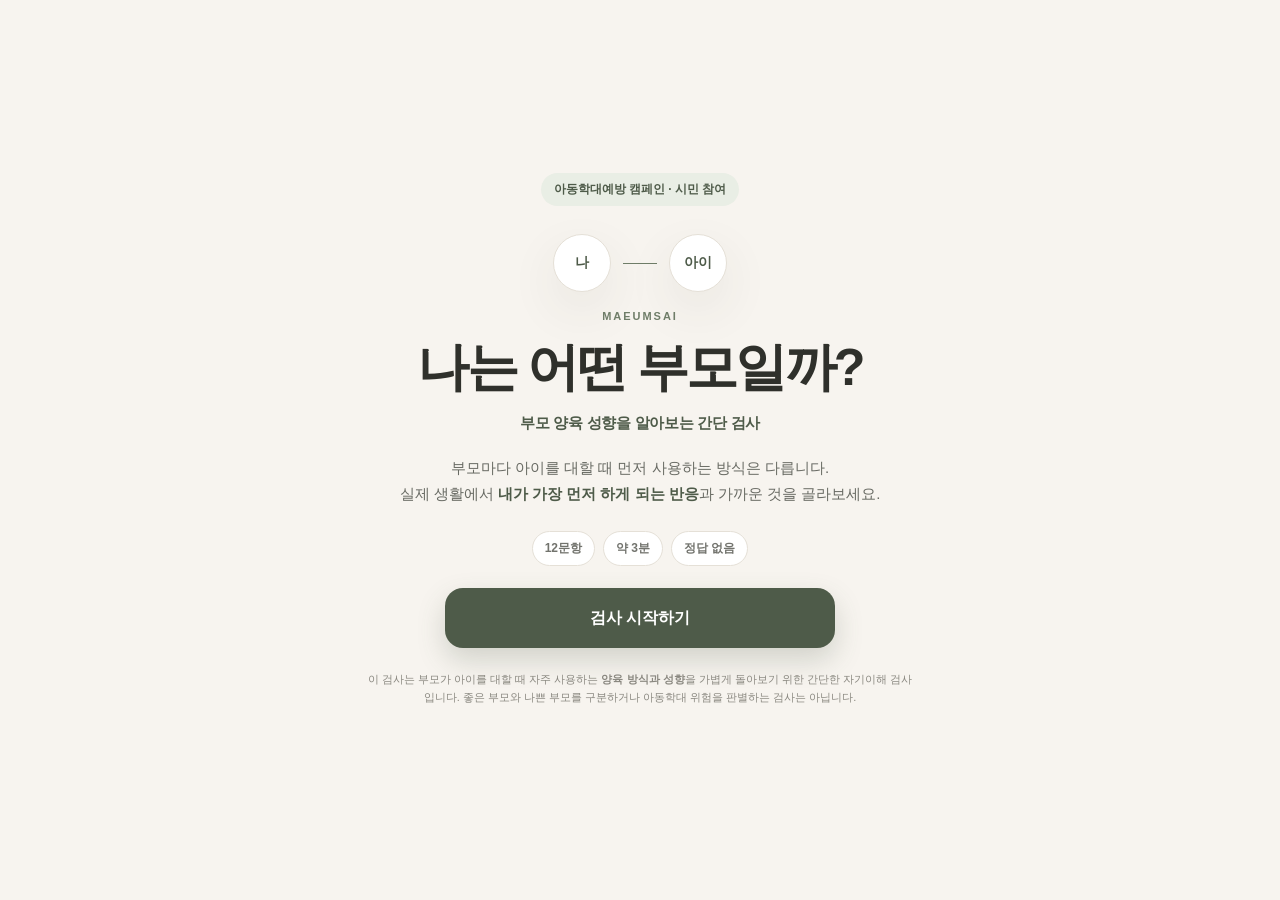
==== commit 4945cacf: "Add files via upload" ====
--- a/index.html
+++ b/index.html
@@ -3,1116 +3,282 @@
 <head>
     <meta charset="UTF-8">
     <meta name="viewport" content="width=device-width, initial-scale=1.0">
-
-    <title>마음사이 부모 자기이해 검사</title>
-
-    <!-- 아이콘 -->
-    <link rel="stylesheet" href="https://fonts.googleapis.com/css2?family=Material+Symbols+Outlined:opsz,wght,FILL,GRAD@20..48,400,0,0">
-
-    <!-- CSS -->
-    <link rel="stylesheet" href="./style.css">
-
-    <!-- 결과 이미지 저장용 -->
-    <script src="https://cdn.jsdelivr.net/npm/html2canvas@1.4.1/dist/html2canvas.min.js"></script>
-
-    <!-- JS -->
-    <script src="./script.js" defer></script>
+    <meta name="description" content="부모가 아이를 대할 때 자주 사용하는 양육 성향을 알아보는 간단 검사">
+    <title>나는 어떤 부모일까? | 부모 양육 성향 간단 검사</title>
+    <link rel="stylesheet" href="./css/style.css">
 </head>
 
 <body>
 
-<div class="wrap">
-
-    <!-- =====================================
-         시작 화면
-    ====================================== -->
-    <section class="start-screen">
-
-        <div class="start-top">
-            <p class="start-brand">MAEUMSAI</p>
-            <span class="start-brand-sub">PARENT SELF-UNDERSTANDING</span>
-        </div>
-
-        <div class="start-hero">
-            <span class="start-badge">부모 자기이해 검사</span>
-
-            <h1 class="start-title">
-                나는 어떤 부모인가요?
+    <main class="app">
+
+        <!-- 시작 화면 -->
+        <section class="screen start-screen">
+
+            <div class="campaign-label">
+                아동학대예방 캠페인 · 시민 참여
+            </div>
+
+            <div class="start-visual" aria-hidden="true">
+                <span>나</span>
+                <i></i>
+                <span>아이</span>
+            </div>
+
+            <p class="brand">MAEUMSAI</p>
+
+            <h1>
+                나는 어떤 부모일까?
             </h1>
 
-            <p class="start-desc">
-                부모성향과 아이와의 관계,
-                그리고 지금의 양육 배터리를 함께 살펴봅니다.
-            </p>
-
-            <div class="landing-points">
-                <span>36문항</span>
-                <span>약 5분</span>
-                <span>즉시 결과 확인</span>
-            </div>
-        </div>
-
-        <div class="start-info">
-
-            <div class="start-info-item">
-                <div class="info-icon">
-                    <span class="material-symbols-outlined">person</span>
-                </div>
-
-                <div>
-                    <span class="info-number">01</span>
-                    <strong>나의 부모성향</strong>
-                    <p>아이를 대할 때 자연스럽게 나타나는 나의 성향</p>
-                </div>
-            </div>
-
-            <div class="start-info-item">
-                <div class="info-icon">
-                    <span class="material-symbols-outlined">forum</span>
-                </div>
-
-                <div>
-                    <span class="info-number">02</span>
-                    <strong>아이를 대하는 방식</strong>
-                    <p>아이와 관계 맺고 대화하는 나의 방식</p>
-                </div>
-            </div>
-
-            <div class="start-info-item">
-                <div class="info-icon">
-                    <span class="material-symbols-outlined">battery_5_bar</span>
-                </div>
-
-                <div>
-                    <span class="info-number">03</span>
-                    <strong>양육 배터리</strong>
-                    <p>지금 내가 어떤 부분에 에너지를 많이 쓰고 있는지</p>
-                </div>
-            </div>
-
-        </div>
-
-        <button type="button" class="btn-start">
-            무료로 검사 시작하기
-            <span class="material-symbols-outlined">arrow_forward</span>
-        </button>
-
-        <p class="start-note">
-            총 36문항 · 약 5분
-        </p>
-
-    </section>
-
-
-
-    <!-- =====================================
-         조사 기본정보 화면
-    ====================================== -->
-    <section class="profile-screen hide">
-
-        <div class="profile-header">
-            <p class="profile-brand">MAEUMSAI</p>
-            <span class="profile-step">BEFORE THE TEST</span>
-        </div>
-
-        <div class="profile-intro">
-            <span class="profile-badge">검사 전 간단한 질문</span>
-
-            <h2>
-                검사 결과를 더 잘 이해하기 위해<br>
-                몇 가지만 알려주세요.
-            </h2>
-
-            <p>
-                이름이나 연락처는 받지 않습니다.
-                아래 정보는 익명 통계 분석을 위한 범주형 자료로만 사용합니다.
-            </p>
-        </div>
-
-        <form class="profile-form">
-
-            <fieldset class="profile-field">
-                <legend>
-                    <span>01</span>
-                    검사자의 연령대
-                </legend>
-
-                <div class="profile-option-grid profile-option-grid-4">
-                    <label class="profile-option">
-                        <input type="radio" name="respondentAge" value="20대">
-                        <span>20대</span>
-                    </label>
-
-                    <label class="profile-option">
-                        <input type="radio" name="respondentAge" value="30대">
-                        <span>30대</span>
-                    </label>
-
-                    <label class="profile-option">
-                        <input type="radio" name="respondentAge" value="40대">
-                        <span>40대</span>
-                    </label>
-
-                    <label class="profile-option">
-                        <input type="radio" name="respondentAge" value="50대 이상">
-                        <span>50대 이상</span>
-                    </label>
-                </div>
-            </fieldset>
-
-
-            <fieldset class="profile-field">
-                <legend>
-                    <span>02</span>
-                    이번 검사에서 떠올릴 자녀의 연령
-                </legend>
-
-                <p class="profile-field-help">
-                    자녀가 여러 명이라면 이번 검사에서 떠올릴 자녀 한 명을 기준으로 선택해주세요.
+            <p class="test-subtitle">
+                부모 양육 성향을 알아보는 간단 검사
+            </p>
+
+            <p class="start-copy">
+                부모마다 아이를 대할 때 먼저 사용하는 방식은 다릅니다.<br>
+                실제 생활에서 <strong>내가 가장 먼저 하게 되는 반응</strong>과 가까운 것을 골라보세요.
+            </p>
+
+            <div class="start-info">
+                <span>12문항</span>
+                <span>약 3분</span>
+                <span>정답 없음</span>
+            </div>
+
+            <button type="button" class="btn-start">
+                검사 시작하기
+            </button>
+
+            <p class="start-note">
+                이 검사는 부모가 아이를 대할 때 자주 사용하는
+                <strong>양육 방식과 성향</strong>을 가볍게 돌아보기 위한 간단한 자기이해 검사입니다.
+                좋은 부모와 나쁜 부모를 구분하거나 아동학대 위험을 판별하는 검사는 아닙니다.
+            </p>
+
+        </section>
+
+
+
+        <!-- 자녀 연령 선택 -->
+        <section class="screen age-screen hide">
+
+            <div class="age-header">
+                <p class="brand-small">MAEUMSAI</p>
+                <span>STEP 01</span>
+            </div>
+
+            <div class="age-intro">
+                <p class="age-label">검사할 자녀 한 명을 떠올려주세요</p>
+
+                <h2>
+                    아이의 연령에 맞는<br>
+                    질문으로 시작할게요.
+                </h2>
+
+                <p>
+                    자녀가 여러 명이라면 이번 검사에서 떠올릴
+                    <strong>한 명의 자녀</strong>를 기준으로 선택해주세요.
                 </p>
-
-                <div class="profile-option-grid profile-option-grid-3">
-                    <label class="profile-option">
-                        <input type="radio" name="childAge" value="0~2세">
-                        <span>0~2세</span>
-                    </label>
-
-                    <label class="profile-option">
-                        <input type="radio" name="childAge" value="3~5세">
-                        <span>3~5세</span>
-                    </label>
-
-                    <label class="profile-option">
-                        <input type="radio" name="childAge" value="6~7세">
-                        <span>6~7세</span>
-                    </label>
-
-                    <label class="profile-option">
-                        <input type="radio" name="childAge" value="초등 저학년">
-                        <span>초등 저학년</span>
-                    </label>
-
-                    <label class="profile-option">
-                        <input type="radio" name="childAge" value="초등 고학년">
-                        <span>초등 고학년</span>
-                    </label>
-
-                    <label class="profile-option">
-                        <input type="radio" name="childAge" value="중학생 이상">
-                        <span>중학생 이상</span>
-                    </label>
-                </div>
-            </fieldset>
-
-
-            <fieldset class="profile-field">
-                <legend>
-                    <span>03</span>
-                    자녀 수
-                </legend>
-
-                <div class="profile-option-grid profile-option-grid-4">
-                    <label class="profile-option">
-                        <input type="radio" name="childCount" value="1명">
-                        <span>1명</span>
-                    </label>
-
-                    <label class="profile-option">
-                        <input type="radio" name="childCount" value="2명">
-                        <span>2명</span>
-                    </label>
-
-                    <label class="profile-option">
-                        <input type="radio" name="childCount" value="3명">
-                        <span>3명</span>
-                    </label>
-
-                    <label class="profile-option">
-                        <input type="radio" name="childCount" value="4명 이상">
-                        <span>4명 이상</span>
-                    </label>
-                </div>
-            </fieldset>
-
-
-            <fieldset class="profile-field">
-                <legend>
-                    <span>04</span>
-                    아이와의 관계
-                </legend>
-
-                <div class="profile-option-grid profile-option-grid-3">
-                    <label class="profile-option">
-                        <input type="radio" name="relationship" value="엄마">
-                        <span>엄마</span>
-                    </label>
-
-                    <label class="profile-option">
-                        <input type="radio" name="relationship" value="아빠">
-                        <span>아빠</span>
-                    </label>
-
-                    <label class="profile-option">
-                        <input type="radio" name="relationship" value="기타 보호자">
-                        <span>기타 보호자</span>
-                    </label>
-                </div>
-            </fieldset>
-
-
-            <label class="profile-consent">
-                <input type="checkbox" name="statisticsConsent">
-                <span class="profile-consent-check"></span>
-
-                <span>
-                    <strong>익명 검사 결과의 통계 활용에 동의합니다.</strong>
-                    <small>
-                        이름·전화번호·이메일 등 개인을 직접 식별할 수 있는 정보는 수집하지 않습니다.
-                    </small>
-                </span>
-            </label>
-
-
-            <p class="profile-error" aria-live="polite"></p>
-
-
-            <div class="profile-actions">
-                <button type="button" class="btn-profile-back">
-                    이전
-                </button>
-
-                <button type="submit" class="btn-profile-start">
-                    검사 시작하기
-                    <span class="material-symbols-outlined">arrow_forward</span>
-                </button>
-            </div>
-
-        </form>
-
-    </section>
-
-
-    <!-- =====================================
-         검사 화면
-    ====================================== -->
-    <section class="quiz-screen hide">
-
-        <div class="quiz-header">
-
-            <div class="quiz-heading">
-                <p class="quiz-brand">MAEUMSAI</p>
-                <span class="quiz-step">PARENT PROFILE</span>
-            </div>
-
-            <div class="quiz-progress-info">
-                <span>
-                    QUESTION
-                    <strong class="current-number">1</strong>
-                    <span class="quiz-total">/ 36</span>
-                </span>
-
-                <span class="remaining-number">35문항 남음</span>
-            </div>
-
-            <div class="progress-bar">
-                <div class="progress-fill"></div>
-            </div>
-
-        </div>
-
-        <div class="question-area">
-
-            <p class="question-label">
-                다음 문장이 나에게 얼마나 해당되는지 선택해주세요.
-            </p>
-
-            <h2 class="question-text"></h2>
-
-        </div>
-
-        <div class="answer-list">
-
-            <button type="button" class="answer-btn" data-score="1">
-                <span class="answer-radio"></span>
-                <span>전혀 그렇지 않다</span>
+            </div>
+
+            <div class="age-options">
+
+                <button type="button" class="age-option" data-age="0~2세" data-group="infant">
+                    <strong>0~2세</strong>
+                    <span>영아기</span>
+                </button>
+
+                <button type="button" class="age-option" data-age="3~5세" data-group="infant">
+                    <strong>3~5세</strong>
+                    <span>유아기</span>
+                </button>
+
+                <button type="button" class="age-option" data-age="6~7세" data-group="child">
+                    <strong>6~7세</strong>
+                    <span>학령전환기</span>
+                </button>
+
+                <button type="button" class="age-option" data-age="초등 저학년" data-group="child">
+                    <strong>초등 저학년</strong>
+                    <span>1~3학년</span>
+                </button>
+
+                <button type="button" class="age-option" data-age="초등 고학년" data-group="child">
+                    <strong>초등 고학년</strong>
+                    <span>4~6학년</span>
+                </button>
+
+                <button type="button" class="age-option" data-age="중학생 이상" data-group="teen">
+                    <strong>중학생 이상</strong>
+                    <span>청소년기</span>
+                </button>
+
+            </div>
+
+            <button type="button" class="btn-age-back">
+                이전
             </button>
 
-            <button type="button" class="answer-btn" data-score="2">
-                <span class="answer-radio"></span>
-                <span>그렇지 않은 편이다</span>
-            </button>
-
-            <button type="button" class="answer-btn" data-score="3">
-                <span class="answer-radio"></span>
-                <span>보통이다</span>
-            </button>
-
-            <button type="button" class="answer-btn" data-score="4">
-                <span class="answer-radio"></span>
-                <span>그런 편이다</span>
-            </button>
-
-            <button type="button" class="answer-btn" data-score="5">
-                <span class="answer-radio"></span>
-                <span>매우 그렇다</span>
-            </button>
-
-        </div>
-
-        <div class="quiz-bottom">
-
-            <button type="button" class="btn-prev">
-                <span class="material-symbols-outlined">arrow_back</span>
-                이전 문항
-            </button>
-
-        </div>
-
-    </section>
-
-
-    <!-- =====================================
-         추가 확인 질문
-    ====================================== -->
-    <section class="confirm-screen hide">
-
-        <div class="confirm-icon">
-            <span class="material-symbols-outlined">tune</span>
-        </div>
-
-        <p class="confirm-label">조금만 더 살펴볼게요</p>
-
-        <h2 class="confirm-title">
-            비슷하게 나타난 부모성향을<br>
-            조금 더 확인해볼게요.
-        </h2>
-
-        <p class="confirm-desc">
-            평소의 나와 가장 가까운 답을 선택해주세요.
-        </p>
-
-        <h3 class="confirm-question"></h3>
-
-        <div class="confirm-answer-list">
-
-            <button type="button" data-score="1">
-                <span class="answer-radio"></span>
-                <span>전혀 그렇지 않다</span>
-            </button>
-
-            <button type="button" data-score="2">
-                <span class="answer-radio"></span>
-                <span>그렇지 않은 편이다</span>
-            </button>
-
-            <button type="button" data-score="3">
-                <span class="answer-radio"></span>
-                <span>보통이다</span>
-            </button>
-
-            <button type="button" data-score="4">
-                <span class="answer-radio"></span>
-                <span>그런 편이다</span>
-            </button>
-
-            <button type="button" data-score="5">
-                <span class="answer-radio"></span>
-                <span>매우 그렇다</span>
-            </button>
-
-        </div>
-
-        <p class="confirm-count">
-            추가
-            <span class="confirm-current">1</span>
-            /
-            <span class="confirm-total">4</span>
-        </p>
-
-    </section>
-
-
-    <!-- =====================================
-         결과 화면
-    ====================================== -->
-    <section class="result-screen hide">
-
-        <header class="result-header">
-            <span class="result-kicker">MY PARENTING PROFILE</span>
-
-            <h1>
-                나는 어떤 부모인가요?
-            </h1>
-
-            <p>
-                부모성향과 아이와의 관계 방식, 현재의 양육 배터리를
-                함께 연결한 결과입니다.
-            </p>
-        </header>
-
-
-        <!-- 부모유형 -->
-        <section class="result-type result-card">
-
-            <div class="result-type-visual">
-                <div class="type-card-frame">
-                    <img
-                        src=""
-                        alt="부모유형 카드"
-                        class="result-type-card"
-                    >
-                    <div class="type-card-placeholder">
-                        <span class="material-symbols-outlined">auto_awesome</span>
-                        <span>TYPE CARD</span>
-                    </div>
-                </div>
-            </div>
-
-            <div class="result-type-content">
-
-                <div class="section-heading">
-                    <span class="section-icon">
-                        <span class="material-symbols-outlined">badge</span>
-                    </span>
-
-                    <span class="section-label">나의 부모유형</span>
-                </div>
-
-                <h2 class="result-type-title"></h2>
-
-                <div class="result-type-chips"></div>
-
-                <p class="result-type-motive"></p>
-
-            </div>
-
-        </section>
-
-
-        <!-- 검사 검증용 : 9개 유형 점수 확인 -->
-        <details class="type-score-check">
-            <summary>
-                9개 유형 점수 확인
-                <small>검사 테스트용</small>
-            </summary>
-
-            <p>
-                각 유형의 기본 점수입니다.
-                추가 확인을 진행한 후보는
-                <strong>기본점수 → 최종 비교점수</strong>로 표시됩니다.
-            </p>
-
-            <div class="type-score-check-grid"></div>
-        </details>
-
-
-        <!-- 통합해석 -->
-        <section class="result-summary result-card">
-
-            <div class="section-heading">
-                <span class="section-icon">
-                    <span class="material-symbols-outlined">auto_awesome</span>
-                </span>
-
-                <span class="section-label">
-                    지금의 나를 한마디로 표현하면
-                </span>
-            </div>
-
-            <p class="result-summary-text"></p>
-
-        </section>
-
-
-        <!-- 아이 시점 + 배터리 -->
-        <div class="result-highlight-grid">
-
-            <section class="result-child result-card">
-
-                <div class="section-heading">
-                    <span class="section-icon">
-                        <span class="material-symbols-outlined">child_care</span>
-                    </span>
-
-                    <span class="section-label">
-                        아이의 입장에서 보면
+        </section>
+
+
+        <!-- 검사 화면 -->
+        <section class="screen quiz-screen hide">
+
+            <header class="quiz-header">
+
+                <div class="quiz-topline">
+                    <span class="brand-small">MAEUMSAI</span>
+                    <span class="question-count">
+                        <strong class="current-number">1</strong> / 12
                     </span>
                 </div>
 
-                <blockquote class="result-child-quote"></blockquote>
-
-                <div class="child-perspective-detail">
-                    <p class="result-child-reason"></p>
-
-                    <div class="child-response-box">
-                        <span class="child-response-label">이렇게 반응해보세요</span>
-                        <p class="result-child-action"></p>
+                <div class="progress-track">
+                    <span class="progress-bar"></span>
+                </div>
+
+            </header>
+
+            <div class="quiz-body">
+
+                <p class="quiz-guide">
+                    너무 오래 생각하지 말고,
+                    실제 상황에서 내가 먼저 하는 반응을 골라주세요.
+                </p>
+
+                <h2 class="question-title"></h2>
+
+                <div class="choice-list"></div>
+
+            </div>
+
+            <div class="quiz-navigation">
+                <button type="button" class="btn-prev">
+                    이전
+                </button>
+
+                <button type="button" class="btn-next" disabled>
+                    다음
+                </button>
+            </div>
+
+        </section>
+
+
+        <!-- 결과 화면 -->
+        <section class="screen result-screen hide">
+
+            <div class="result-top onsite-top">
+                <p class="result-eyebrow">MY PARENTING STYLE</p>
+                <h2 class="result-heading">나의 양육성향 결과</h2>
+                <p class="result-age"></p>
+            </div>
+
+            <!-- 동점일 때 먼저 보여주는 선택 화면 -->
+            <section class="tie-choice-screen hide">
+
+                <div class="tie-choice-head">
+                    <span class="tie-badge">마지막 확인</span>
+                    <h3>비슷하게 나타난 양육성향이 있어요.</h3>
+                    <p>
+                        아래 설명 중 실제 생활에서
+                        <strong>나와 조금 더 가까운 모습</strong>을 하나 골라주세요.
+                        검사점수를 다시 매기는 단계가 아니라,
+                        오늘 받아갈 대표 결과지를 정하기 위한 확인입니다.
+                    </p>
+                </div>
+
+                <div class="tie-choice-list"></div>
+
+            </section>
+
+
+            <!-- 최종 결과 -->
+            <section class="onsite-result hide">
+
+                <article class="onsite-result-card">
+
+                    <div class="onsite-image-wrap">
+                        <img class="result-image" src="" alt="">
                     </div>
-                </div>
+
+                    <div class="onsite-result-main">
+                        <p class="result-code-label">RESULT</p>
+
+                        <div class="result-code-row">
+                            <span class="result-code"></span>
+                            <span class="result-keywords"></span>
+                        </div>
+
+                        <h3 class="result-parent-title"></h3>
+
+                        <p class="result-statement"></p>
+
+                        <p class="result-summary"></p>
+                    </div>
+
+                </article>
+
+
+                <section class="sheet-guide">
+                    <span class="sheet-guide-label">현장에서 받아가세요</span>
+                    <strong class="sheet-guide-number"></strong>
+                    <p>
+                        해당 번호의 A4 결과지에
+                        잘하고 있는 점 · 아이가 힘들 수 있는 순간 ·
+                        연령별 행동팁이 정리되어 있어요.
+                    </p>
+                </section>
+
+
+                <section class="facilitator-card">
+
+                    <div class="facilitator-title">
+                        <span>진행자 설명</span>
+                        <strong>약 30초</strong>
+                    </div>
+
+                    <p class="facilitator-script"></p>
+
+                </section>
+
+
+                <section class="mini-message">
+                    <strong>좋은 양육방식도 너무 강해지면 아이에게 다르게 느껴질 수 있어요.</strong>
+                    <p>
+                        지금 잘하고 있는 힘은 그대로 두고,
+                        아이가 스스로 느끼고 생각하고 선택할 수 있는 공간을 조금 더 만들어주세요.
+                    </p>
+                </section>
 
             </section>
 
 
-            <section class="result-battery result-card">
-
-                <div class="section-heading">
-                    <span class="section-icon">
-                        <span class="material-symbols-outlined">battery_5_bar</span>
-                    </span>
-
-                    <span class="section-label battery-heading">
-                        가장 먼저 충전이 필요한 배터리
-                    </span>
-                </div>
-
-                <div class="battery-top">
-
-                    <div>
-                        <h3 class="battery-name"></h3>
-                        <strong class="battery-state"></strong>
-                    </div>
-
-                    <div class="battery-percent">
-                        <span class="battery-number"></span>
-                    </div>
-
-                </div>
-
-                <div class="battery-line">
-                    <div class="battery-line-fill"></div>
-                </div>
-
-                <div class="battery-detail">
-
-                    <div class="battery-detail-item">
-                        <span class="battery-detail-label">
-                            이 배터리는 무엇을 볼까요?
-                        </span>
-
-                        <p class="battery-meaning"></p>
-                    </div>
-
-                    <div class="battery-detail-item">
-                        <span class="battery-detail-label">
-                            이럴 때 나타날 수 있어요
-                        </span>
-
-                        <p class="battery-sign"></p>
-                    </div>
-
-                </div>
-
-                <div class="battery-now">
-
-                    <span class="battery-detail-label">
-                        지금의 나에게
-                    </span>
-
-                    <p class="battery-text"></p>
-
-                </div>
-
-            </section>
-
-        </div>
-
-
-        <!-- 실천 -->
-        <section class="result-practice result-card">
-
-            <div class="section-heading">
-                <span class="section-icon">
-                    <span class="material-symbols-outlined">task_alt</span>
-                </span>
-
-                <span class="section-label">
-                    지금 내가 해보면 좋은 것
-                </span>
-            </div>
-
-            <h3 class="practice-heading">
-                이번 주에 해볼 작은 실천
-            </h3>
-
-            <p class="practice-desc">
-                지금 나에게 필요한 한 가지를 선택해보세요.
-            </p>
-
-            <div class="practice-list"></div>
-
-            <div class="practice-selected hide">
-
-                <span class="practice-selected-label">
-                    이번 주 내가 선택한 한 가지
-                </span>
-
-                <strong class="practice-selected-title"></strong>
-
-                <span class="practice-selected-text"></span>
-
-            </div>
-
-        </section>
-
-
-        <!-- 상세 -->
-        <section class="result-attitude result-card">
-
-            <div class="section-heading">
-                <span class="section-icon">
-                    <span class="material-symbols-outlined">forum</span>
-                </span>
-
-                <span class="section-label">
-                    아이를 대하는 나의 모습
-                </span>
-            </div>
-
-            <p class="attitude-intro">
-                아이와 관계 맺고 대화할 때 나타나는 나의 양육태도를 살펴봅니다.
-            </p>
-
-            <div class="attitude-overview">
-
-                <div class="attitude-overview-item" data-area="support">
-                    <strong>정서적 지지</strong>
-                    <p>아이의 감정과 노력을 먼저 알아주고 마음을 표현할 수 있도록 받아주는 태도예요.</p>
-                </div>
-
-                <div class="attitude-overview-item" data-area="autonomy">
-                    <strong>자율성 존중</strong>
-                    <p>아이가 스스로 선택하고 시도하며 경험할 수 있도록 기다려주는 태도예요.</p>
-                </div>
-
-                <div class="attitude-overview-item" data-area="structure">
-                    <strong>기준·일관성</strong>
-                    <p>가정의 규칙과 약속을 분명하게 알려주고 비슷한 기준으로 유지하는 태도예요.</p>
-                </div>
-
-                <div class="attitude-overview-item" data-area="listen">
-                    <strong>대화와 경청</strong>
-                    <p>아이의 말을 끝까지 듣고 부모가 답을 정하기보다 함께 방법을 찾아가는 태도예요.</p>
-                </div>
-
-            </div>
-
-            <div class="attitude-strength">
-
-                <span class="attitude-small-label">
-                    <span class="material-symbols-outlined">favorite</span>
-                    내가 잘하고 있는 부분
-                </span>
-
-                <h3 class="attitude-strength-title"></h3>
-
-                <p class="attitude-strength-meaning"></p>
-
-                <p class="attitude-strength-text"></p>
-
-                <div class="attitude-guide-box">
-                    <span>기억해볼 점</span>
-                    <p class="attitude-strength-guide"></p>
-                </div>
-
-            </div>
-
-
-            <div class="attitude-caution">
-
-                <span class="attitude-small-label">
-                    <span class="material-symbols-outlined">visibility</span>
-                    조금 더 살펴볼 부분
-                </span>
-
-                <h3 class="attitude-caution-title"></h3>
-
-                <p class="attitude-caution-meaning"></p>
-
-                <p class="attitude-caution-text"></p>
-
-                <div class="attitude-guide-box caution-guide">
-                    <span>이렇게 해보세요</span>
-                    <p class="attitude-caution-guide"></p>
-                </div>
-
-            </div>
-
-            <p class="attitude-balance-text"></p>
-
-        </section>
-
-
-        <!-- 저장 -->
-        <section class="result-save-area">
-
-            <div class="save-icon">
-                <span class="material-symbols-outlined">download</span>
-            </div>
-
-            <p class="result-save-title">
-                내 결과를 간직해보세요
-            </p>
-
-            <p class="result-save-desc">
-                핵심 결과를 한 장의 이미지로 저장할 수 있어요.
-            </p>
-
-            <button type="button" class="btn-result-save">
-                <span class="material-symbols-outlined">image</span>
-                검사결과 이미지 저장
-            </button>
-
-            <button type="button" class="btn-print-report">
-                <span class="material-symbols-outlined">print</span>
-                상세 결과 인쇄하기
-            </button>
-
-            <p class="print-guide">
-                PC에서는 인쇄 화면에서 PDF로 저장할 수도 있어요.
-            </p>
-
-        </section>
-
-
-        <button type="button" class="btn-restart">
-            다시 검사하기
-        </button>
-
-    </section>
-
-</div>
-
-
-<!-- =====================================
-     이미지 저장 전용 레이아웃
-     화면에는 보이지 않음
-====================================== -->
-<div class="capture-area">
-
-    <div class="capture-header">
-        <p class="capture-brand">마음사이</p>
-        <span>MY PARENTING PROFILE</span>
-    </div>
-
-
-    <div class="capture-type">
-
-        <div class="capture-card-frame">
-            <img
-                src=""
-                alt="부모유형 카드"
-                class="capture-type-card"
-            >
-        </div>
-
-        <div class="capture-type-content">
-
-            <span class="capture-label">
-                나의 부모유형
-            </span>
-
-            <h2 class="capture-type-title"></h2>
-
-            <div class="capture-type-chips"></div>
-
-        </div>
-
-    </div>
-
-
-    <div class="capture-summary">
-
-        <span class="capture-label">
-            지금의 나를 한마디로
-        </span>
-
-        <p class="capture-summary-text"></p>
-
-    </div>
-
-
-    <div class="capture-child">
-
-        <span class="capture-label">
-            아이의 입장에서 보면
-        </span>
-
-        <p class="capture-child-text"></p>
-
-    </div>
-
-
-    <div class="capture-bottom">
-
-        <div class="capture-battery">
-
-            <span class="capture-label">
-                양육 배터리
-            </span>
-
-            <strong class="capture-battery-name"></strong>
-
-            <span class="capture-battery-percent"></span>
-
-        </div>
-
-
-        <div class="capture-practice">
-
-            <span class="capture-label">
-                이번 주 한 가지
-            </span>
-
-            <strong class="capture-practice-title">
-                아직 선택하지 않았어요
-            </strong>
-
-        </div>
-
-    </div>
-
-
-    <p class="capture-footer">
-        MAEUMSAI · 부모 자기이해 검사
-    </p>
-
-</div>
-
-
-<!-- =====================================
-     A4 상세 결과 출력 리포트
-     기존 검사 결과를 그대로 사용
-====================================== -->
-<section class="print-report" id="printReport" aria-hidden="true">
-
-    <!-- 1 PAGE : 부모유형 -->
-    <article class="print-page">
-        <header class="print-header">
-            <div>
-                <p class="print-brand">MAEUMSAI</p>
-                <p class="print-report-name">부모 자기이해 리포트</p>
-            </div>
-            <span class="print-page-number">01</span>
-        </header>
-
-        <section class="print-intro">
-            <p class="print-eyebrow">MY PARENTING PROFILE</p>
-            <h1>아이를 잘 키우고 싶은 마음만큼,<br>부모인 나도 함께 살펴봅니다.</h1>
-            <p>이 결과는 좋은 부모와 부족한 부모를 나누기 위한 것이 아닙니다. 지금 내가 어떤 방식으로 아이를 돌보고 있고, 무엇은 이미 잘하고 있으며, 어디에 힘을 많이 쓰고 있는지를 살펴보기 위한 자료입니다.</p>
-        </section>
-
-        <section class="print-section">
-            <div class="print-section-head">
-                <span>01</span>
-                <div>
-                    <p>MY PARENTING STYLE</p>
-                    <h2>지금 나는 어떤 부모인가</h2>
-                </div>
-            </div>
-
-            <div class="print-type-summary">
-                <img class="print-type-image" src="" alt="부모유형 카드">
-                <div>
-                    <p class="print-small-label">나의 부모유형</p>
-                    <h3 class="print-type-title"></h3>
-                    <div class="print-type-chips"></div>
-                    <p class="print-type-motive"></p>
-                </div>
-            </div>
-        </section>
-
-        <section class="print-section">
-            <div class="print-section-head compact">
-                <span>02</span>
-                <div>
-                    <p>WHAT I ALREADY DO WELL</p>
-                    <h2>내가 이미 잘하고 있는 것</h2>
-                </div>
-            </div>
-            <div class="print-strength-grid"></div>
-        </section>
-
-        <section class="print-worry-box">
-            <p class="print-small-label">그런데 왜 자꾸 걱정될까요?</p>
-            <p class="print-worry-text"></p>
-        </section>
-
-        <section class="print-key-box">
-            <p>지금 기억하면 좋은 한 가지</p>
-            <strong class="print-key-message"></strong>
-            <span class="print-key-action"></span>
-        </section>
-
-        <footer class="print-footer">
-            <span>잘하고 있는 것은 확인하고, 너무 힘을 쓰는 곳은 조금 덜어내기.</span>
-            <strong>MAEUMSAI</strong>
-        </footer>
-    </article>
-
-    <!-- 2 PAGE : 양육태도 -->
-    <article class="print-page">
-        <header class="print-header">
-            <div>
-                <p class="print-brand">MAEUMSAI</p>
-                <p class="print-report-name">부모 자기이해 리포트</p>
-            </div>
-            <span class="print-page-number">02</span>
-        </header>
-
-        <section class="print-section print-page-top">
-            <div class="print-section-head">
-                <span>02</span>
-                <div>
-                    <p>PARENTING ATTITUDE</p>
-                    <h2>아이와 관계 맺는 나의 방식</h2>
-                </div>
-            </div>
-            <p class="print-lead">정서적 지지, 자율성 존중, 기준·일관성, 대화와 경청의 네 영역을 함께 살펴봅니다. 높은 영역은 이미 잘 사용하고 있는 힘으로, 낮은 영역은 부족함이 아니라 조금 더 의식해볼 수 있는 부분으로 읽어주세요.</p>
-            <div class="print-attitude-bars"></div>
-        </section>
-
-        <section class="print-attitude-highlight">
-            <p class="print-small-label">내가 이미 잘하고 있는 태도</p>
-            <h3 class="print-attitude-strength-title"></h3>
-            <p class="print-attitude-strength-text"></p>
-            <strong class="print-attitude-strength-guide"></strong>
-        </section>
-
-        <section class="print-attitude-caution">
-            <p class="print-small-label print-attitude-caution-label">조금 더 살펴보면 좋은 태도</p>
-            <h3 class="print-attitude-caution-title"></h3>
-            <p class="print-attitude-caution-text"></p>
-            <strong class="print-attitude-caution-guide"></strong>
-        </section>
-
-        <section class="print-soft-message">
-            <strong>모든 영역을 똑같이 잘할 필요는 없어요.</strong>
-            <p>지금 잘하고 있는 방식은 계속 이어가고, 필요한 순간에 다른 방식 하나를 조금 더 사용해보는 것으로 충분합니다.</p>
-        </section>
-
-        <footer class="print-footer">
-            <span>잘하는 방식을 확인하고, 필요한 반응 하나만 더해봅니다.</span>
-            <strong>MAEUMSAI</strong>
-        </footer>
-    </article>
-
-    <!-- 3 PAGE : 양육배터리 -->
-    <article class="print-page">
-        <header class="print-header">
-            <div>
-                <p class="print-brand">MAEUMSAI</p>
-                <p class="print-report-name">부모 자기이해 리포트</p>
-            </div>
-            <span class="print-page-number">03</span>
-        </header>
-
-        <section class="print-section print-page-top">
-            <div class="print-section-head">
-                <span>03</span>
-                <div>
-                    <p>PARENTING BATTERY</p>
-                    <h2>요즘 내가 힘을 많이 쓰고 있는 곳</h2>
-                </div>
-            </div>
-            <p class="print-lead">부모 역할은 생각보다 많은 에너지를 사용합니다. 다섯 개의 배터리는 최근 내가 어디에서 힘을 많이 쓰고 있는지 쉽게 돌아보기 위한 교육용 표현입니다.</p>
-            <div class="print-battery-bars"></div>
-        </section>
-
-        <section class="print-battery-focus">
-            <p>지금 가장 먼저 충전이 필요한 곳</p>
-            <h3 class="print-battery-focus-name"></h3>
-            <strong class="print-battery-focus-percent"></strong>
-            <p class="print-battery-focus-state"></p>
-        </section>
-
-        <section class="print-recharge-box">
-            <p class="print-small-label">이 배터리는 무엇을 볼까요?</p>
-            <p class="print-battery-meaning"></p>
-            <p class="print-small-label recharge-label">이번 주 회복 방향</p>
-            <h3 class="print-recharge-title"></h3>
-            <p class="print-recharge-text"></p>
-        </section>
-
-        <section class="print-soft-message">
-            <strong>지쳤다는 건 부모 역할을 잘못하고 있다는 뜻이 아닙니다.</strong>
-            <p>지금 가진 에너지보다 더 많은 것을 계속 해내려고 하고 있지는 않은지 살펴보는 신호로 활용해보세요.</p>
-        </section>
-
-        <footer class="print-footer">
-            <span>이번 주에는 모든 것을 바꾸기보다 한 곳만 충전해보세요.</span>
-            <strong>MAEUMSAI</strong>
-        </footer>
-    </article>
-
-    <!-- 4 PAGE : 아이와 나 -->
-    <article class="print-page">
-        <header class="print-header">
-            <div>
-                <p class="print-brand">MAEUMSAI</p>
-                <p class="print-report-name">부모 자기이해 리포트</p>
-            </div>
-            <span class="print-page-number">04</span>
-        </header>
-
-        <section class="print-section print-page-top">
-            <div class="print-section-head">
-                <span>04</span>
-                <div>
-                    <p>FOR CHILD &amp; FOR ME</p>
-                    <h2>아이도, 부모도 함께 살펴보기</h2>
-                </div>
-            </div>
-        </section>
-
-        <div class="print-child-parent-grid">
-            <section class="print-child-box">
-                <p class="print-small-label">아이의 입장에서 보면</p>
-                <blockquote class="print-child-quote"></blockquote>
-                <p class="print-child-reason"></p>
-                <div class="print-child-action-wrap">
-                    <span>이렇게 반응해보세요</span>
-                    <strong class="print-child-action"></strong>
-                </div>
-            </section>
-
-            <section class="print-parent-box">
-                <p class="print-small-label">지금 부모인 나에게</p>
-                <h3 class="print-parent-need-title"></h3>
-                <p class="print-parent-need-text"></p>
-                <div class="print-integrated-wrap">
-                    <span>지금의 나를 한마디로</span>
-                    <p class="print-integrated-text"></p>
-                </div>
-            </section>
-        </div>
-
-        <section class="print-weekly-action">
-            <p>이번 주에는 딱 하나만</p>
-            <h3>내가 선택한 작은 실천</h3>
-            <strong class="print-practice-title">아직 선택하지 않았어요</strong>
-            <p class="print-practice-text">결과 화면에서 이번 주 실천 한 가지를 선택해주세요.</p>
-        </section>
-
-        <section class="print-final-message">
-            <p>잘하려고 애쓰고 있다는 사실도 지금의 부모 모습을 이해하는 중요한 단서입니다.</p>
-            <strong>잘하고 있는 것은 계속 이어가고,<br>너무 많은 힘을 쓰는 곳은 조금 덜어내세요.</strong>
-        </section>
-
-        <section class="print-disclaimer">
-            <strong>검사 안내</strong>
-            <p>본 검사는 부모의 자기이해와 교육을 돕기 위한 자료입니다. 부모성향, 양육태도 및 현재의 양육 에너지를 돌아보기 위한 참고자료이며 임상적 진단이나 표준화된 심리검사를 대체하지 않습니다. 배터리 수치와 해석은 현재 상태를 쉽게 이해하기 위한 교육적 표현입니다.</p>
-        </section>
-
-        <footer class="print-footer print-final-footer">
-            <div>
-                <strong>마음사이</strong>
-                <span>아이와 부모 사이, 그리고 부모인 나의 마음을 살펴봅니다.</span>
-            </div>
-            <span>MAEUMSAI PARENT SELF-UNDERSTANDING</span>
-        </footer>
-    </article>
-
-</section>
-
+            <details class="score-debug">
+                <summary>가검사용 점수 확인</summary>
+                <div class="score-grid"></div>
+            </details>
+
+
+            <div class="result-actions onsite-actions">
+                <button type="button" class="btn-restart">
+                    다음 참여자 검사하기
+                </button>
+            </div>
+
+
+            <p class="result-disclaimer">
+                본 검사는 부모가 아이를 대할 때 자주 사용하는 양육방식을 돌아보기 위한
+                교육용 자기이해 자료입니다. 좋은 부모·나쁜 부모를 판정하거나
+                아동학대 위험을 평가하는 검사가 아닙니다.
+            </p>
+
+        </section>
+
+    </main>
+
+    <script src="./js/script.js"></script>
 </body>
 </html>
--- a/css/style.css
+++ b/css/style.css
@@ -0,0 +1,1535 @@
+
+@charset "UTF-8";
+
+:root{
+    --bg:#F7F4EF;
+    --paper:#FFFFFF;
+    --text:#2F302B;
+    --sub:#686A63;
+    --green:#6F7D68;
+    --green-deep:#4E5B49;
+    --green-soft:#E9EEE5;
+    --rose:#F3E8E4;
+    --rose-deep:#755A4C;
+    --line:#E5E0D7;
+    --shadow:0 18px 50px rgba(61,60,52,.08);
+}
+
+*{
+    box-sizing:border-box;
+}
+
+html{
+    scroll-behavior:smooth;
+}
+
+body{
+    margin:0;
+    background:var(--bg);
+    color:var(--text);
+    font-family:
+        Pretendard,
+        "Noto Sans KR",
+        "Apple SD Gothic Neo",
+        Arial,
+        sans-serif;
+}
+
+button{
+    font:inherit;
+}
+
+button,
+label{
+    -webkit-tap-highlight-color:transparent;
+}
+
+.hide{
+    display:none !important;
+}
+
+.app{
+    width:min(100%, 760px);
+    min-height:100vh;
+    margin:0 auto;
+}
+
+.screen{
+    min-height:100vh;
+    padding:34px 22px 54px;
+}
+
+
+/* 시작 화면 */
+
+.start-screen{
+    display:flex;
+    flex-direction:column;
+    justify-content:center;
+    align-items:center;
+    text-align:center;
+}
+
+.campaign-label{
+    display:inline-flex;
+    padding:8px 13px;
+    border-radius:999px;
+    background:var(--green-soft);
+    color:var(--green-deep);
+    font-size:12px;
+    font-weight:800;
+}
+
+.start-visual{
+    display:flex;
+    align-items:center;
+    justify-content:center;
+    gap:12px;
+    margin:28px 0 18px;
+}
+
+.start-visual span{
+    display:flex;
+    align-items:center;
+    justify-content:center;
+    width:58px;
+    height:58px;
+    border:1px solid var(--line);
+    border-radius:50%;
+    background:#fff;
+    color:var(--green-deep);
+    font-size:14px;
+    font-weight:800;
+    box-shadow:var(--shadow);
+}
+
+.start-visual i{
+    display:block;
+    width:34px;
+    height:1px;
+    background:var(--green);
+}
+
+.brand{
+    margin:0 0 13px;
+    color:var(--green);
+    font-size:11px;
+    font-weight:900;
+    letter-spacing:.18em;
+}
+
+.start-screen h1{
+    margin:0;
+    font-size:clamp(34px, 7vw, 52px);
+    line-height:1.24;
+    letter-spacing:-.055em;
+}
+
+.test-subtitle{
+    margin:14px 0 0;
+    color:var(--green-deep);
+    font-size:15px;
+    font-weight:800;
+    letter-spacing:-.02em;
+}
+
+.start-copy{
+    margin:22px 0 0;
+    color:var(--sub);
+    font-size:15px;
+    line-height:1.75;
+}
+
+.start-copy strong{
+    color:var(--green-deep);
+}
+
+.start-info{
+    display:flex;
+    justify-content:center;
+    flex-wrap:wrap;
+    gap:8px;
+    margin:24px 0 22px;
+}
+
+.start-info span{
+    padding:8px 12px;
+    border:1px solid var(--line);
+    border-radius:999px;
+    background:#fff;
+    color:#72736D;
+    font-size:12px;
+    font-weight:700;
+}
+
+.btn-start{
+    width:min(100%, 390px);
+    min-height:60px;
+    border:0;
+    border-radius:18px;
+    background:var(--green-deep);
+    color:#fff;
+    font-size:16px;
+    font-weight:900;
+    cursor:pointer;
+    box-shadow:0 12px 28px rgba(78,91,73,.22);
+}
+
+.btn-start:hover{
+    background:var(--green);
+}
+
+.start-note{
+    max-width:550px;
+    margin:22px 0 0;
+    color:#8A8880;
+    font-size:11px;
+    line-height:1.65;
+}
+
+
+
+
+/* 자녀 연령 선택 */
+
+.age-screen{
+    display:flex;
+    flex-direction:column;
+    justify-content:center;
+}
+
+.age-header{
+    display:flex;
+    align-items:center;
+    justify-content:space-between;
+    padding-bottom:17px;
+    border-bottom:1px solid var(--line);
+}
+
+.age-header>span{
+    color:#96938A;
+    font-size:11px;
+    font-weight:800;
+    letter-spacing:.1em;
+}
+
+.age-intro{
+    padding:38px 0 26px;
+}
+
+.age-label{
+    margin:0 0 12px;
+    color:var(--green);
+    font-size:12px;
+    font-weight:800;
+}
+
+.age-intro h2{
+    margin:0;
+    font-size:clamp(30px, 7vw, 45px);
+    line-height:1.3;
+    letter-spacing:-.05em;
+}
+
+.age-intro>p:last-child{
+    margin:17px 0 0;
+    color:var(--sub);
+    font-size:14px;
+    line-height:1.7;
+}
+
+.age-options{
+    display:grid;
+    grid-template-columns:repeat(2, 1fr);
+    gap:11px;
+}
+
+.age-option{
+    min-height:88px;
+    padding:17px;
+    border:1px solid var(--line);
+    border-radius:18px;
+    background:#fff;
+    color:var(--text);
+    text-align:left;
+    cursor:pointer;
+    transition:.18s ease;
+}
+
+.age-option:hover{
+    border-color:#B7C1B2;
+    background:var(--green-soft);
+    transform:translateY(-1px);
+}
+
+.age-option strong{
+    display:block;
+    margin-bottom:5px;
+    font-size:16px;
+}
+
+.age-option span{
+    color:#8A8880;
+    font-size:11px;
+}
+
+.age-option:hover span{
+    color:var(--green-deep);
+}
+
+.btn-age-back{
+    width:100%;
+    min-height:52px;
+    margin-top:15px;
+    border:1px solid var(--line);
+    border-radius:15px;
+    background:transparent;
+    color:var(--sub);
+    font-weight:800;
+    cursor:pointer;
+}
+
+@media (max-width:460px){
+    .age-options{
+        grid-template-columns:1fr 1fr;
+    }
+
+    .age-option{
+        min-height:80px;
+        padding:14px;
+    }
+}
+
+
+/* 검사 화면 */
+
+.quiz-screen{
+    display:flex;
+    flex-direction:column;
+}
+
+.quiz-header{
+    position:sticky;
+    top:0;
+    z-index:10;
+    margin:-34px -22px 0;
+    padding:20px 22px 14px;
+    background:rgba(247,244,239,.96);
+    backdrop-filter:blur(12px);
+}
+
+.quiz-topline{
+    display:flex;
+    justify-content:space-between;
+    align-items:center;
+    margin-bottom:11px;
+}
+
+.brand-small{
+    color:var(--green);
+    font-size:10px;
+    font-weight:900;
+    letter-spacing:.17em;
+}
+
+.question-count{
+    color:#8A8880;
+    font-size:12px;
+}
+
+.question-count strong{
+    color:var(--green-deep);
+    font-size:16px;
+}
+
+.progress-track{
+    height:5px;
+    overflow:hidden;
+    border-radius:999px;
+    background:#E2DED5;
+}
+
+.progress-bar{
+    display:block;
+    width:0;
+    height:100%;
+    border-radius:inherit;
+    background:var(--green);
+    transition:width .25s ease;
+}
+
+.quiz-body{
+    flex:1;
+    padding:45px 0 32px;
+}
+
+.quiz-guide{
+    margin:0 0 16px;
+    color:#949189;
+    font-size:12px;
+    line-height:1.55;
+}
+
+.question-title{
+    margin:0 0 30px;
+    font-size:clamp(26px, 6vw, 38px);
+    line-height:1.38;
+    letter-spacing:-.045em;
+}
+
+.choice-list{
+    display:grid;
+    gap:12px;
+}
+
+.choice-item{
+    position:relative;
+    width:100%;
+    min-height:86px;
+    padding:18px 18px 18px 58px;
+    border:1px solid var(--line);
+    border-radius:19px;
+    background:#fff;
+    color:var(--text);
+    text-align:left;
+    line-height:1.58;
+    cursor:pointer;
+    box-shadow:0 8px 24px rgba(61,60,52,.035);
+    transition:
+        transform .16s ease,
+        border-color .16s ease,
+        background .16s ease;
+}
+
+.choice-item:hover{
+    transform:translateY(-1px);
+    border-color:#B9C3B4;
+}
+
+.choice-item.on{
+    border-color:var(--green);
+    background:var(--green-soft);
+}
+
+.choice-letter{
+    position:absolute;
+    top:18px;
+    left:17px;
+    display:flex;
+    align-items:center;
+    justify-content:center;
+    width:27px;
+    height:27px;
+    border-radius:50%;
+    background:#F1EFEA;
+    color:#88867E;
+    font-size:12px;
+    font-weight:900;
+}
+
+.choice-item.on .choice-letter{
+    background:var(--green);
+    color:#fff;
+}
+
+.quiz-navigation{
+    display:grid;
+    grid-template-columns:100px 1fr;
+    gap:10px;
+    position:sticky;
+    bottom:0;
+    padding:14px 0 0;
+    background:linear-gradient(
+        to top,
+        var(--bg) 75%,
+        rgba(247,244,239,0)
+    );
+}
+
+.btn-prev,
+.btn-next{
+    min-height:56px;
+    border-radius:16px;
+    font-weight:800;
+    cursor:pointer;
+}
+
+.btn-prev{
+    border:1px solid var(--line);
+    background:#fff;
+    color:var(--sub);
+}
+
+.btn-next{
+    border:0;
+    background:var(--green-deep);
+    color:#fff;
+}
+
+.btn-next:disabled{
+    cursor:not-allowed;
+    opacity:.35;
+}
+
+
+/* 결과 화면 */
+
+.result-screen{
+    padding-bottom:72px;
+}
+
+.result-top{
+    padding:12px 0 24px;
+}
+
+.result-eyebrow{
+    margin:0 0 8px;
+    color:var(--green);
+    font-size:10px;
+    font-weight:900;
+    letter-spacing:.15em;
+}
+
+.result-heading{
+    margin:0;
+    font-size:28px;
+    letter-spacing:-.04em;
+}
+
+.result-card{
+    display:grid;
+    grid-template-columns:180px 1fr;
+    gap:26px;
+    align-items:center;
+    padding:24px;
+    border-radius:28px;
+    background:#fff;
+    box-shadow:var(--shadow);
+}
+
+.result-image-wrap{
+    overflow:hidden;
+    aspect-ratio:4 / 5;
+    border-radius:20px;
+    background:#EEEAE3;
+}
+
+.result-image{
+    display:block;
+    width:100%;
+    height:100%;
+    object-fit:cover;
+}
+
+.result-number{
+    margin:0 0 8px;
+    color:#A09D94;
+    font-size:12px;
+    font-weight:800;
+    letter-spacing:.08em;
+}
+
+.result-title{
+    margin:0;
+    font-size:29px;
+    line-height:1.3;
+    letter-spacing:-.045em;
+}
+
+.result-keywords{
+    margin:10px 0 16px;
+    color:var(--rose-deep);
+    font-size:13px;
+    font-weight:800;
+}
+
+.result-summary{
+    margin:0;
+    color:var(--sub);
+    font-size:14px;
+    line-height:1.75;
+}
+
+.result-section{
+    margin-top:18px;
+    padding:22px;
+    border:1px solid var(--line);
+    border-radius:22px;
+    background:#fff;
+}
+
+.section-title{
+    display:flex;
+    align-items:center;
+    gap:9px;
+    margin-bottom:16px;
+}
+
+.section-title span{
+    display:flex;
+    align-items:center;
+    justify-content:center;
+    width:28px;
+    height:28px;
+    border-radius:50%;
+    background:var(--green-soft);
+    color:var(--green-deep);
+    font-size:11px;
+    font-weight:900;
+}
+
+.section-title h3{
+    margin:0;
+    font-size:17px;
+    letter-spacing:-.025em;
+}
+
+.strength-list{
+    display:grid;
+    grid-template-columns:repeat(3, 1fr);
+    gap:9px;
+}
+
+.strength-item{
+    padding:16px 13px;
+    border-radius:16px;
+    background:var(--green-soft);
+    color:var(--green-deep);
+    font-size:13px;
+    line-height:1.55;
+    font-weight:700;
+}
+
+.child-view{
+    background:var(--rose);
+    border-color:transparent;
+}
+
+.child-view-label{
+    margin:0 0 10px;
+    color:#8A6C61;
+    font-size:12px;
+    font-weight:800;
+}
+
+.child-quote{
+    margin:0;
+    padding:0;
+    border:0;
+    color:#604B42;
+    font-size:22px;
+    line-height:1.5;
+    font-weight:900;
+    letter-spacing:-.035em;
+}
+
+.child-explain{
+    margin:14px 0 0;
+    color:#75645D;
+    font-size:13px;
+    line-height:1.65;
+}
+
+.remember-box{
+    text-align:center;
+    background:var(--green-deep);
+    color:#fff;
+    border:0;
+}
+
+.remember-box p{
+    margin:0 0 9px;
+    font-size:11px;
+    opacity:.7;
+}
+
+.remember-box strong{
+    display:block;
+    font-size:19px;
+    line-height:1.5;
+    letter-spacing:-.03em;
+}
+
+.secondary-copy,
+.tie-copy{
+    margin:0;
+    color:var(--sub);
+    font-size:14px;
+    line-height:1.7;
+}
+
+.tie-list{
+    display:flex;
+    flex-wrap:wrap;
+    gap:8px;
+    margin-bottom:13px;
+}
+
+.tie-chip{
+    padding:9px 12px;
+    border-radius:999px;
+    background:var(--green-soft);
+    color:var(--green-deep);
+    font-size:12px;
+    font-weight:800;
+}
+
+.campaign-message{
+    margin-top:22px;
+    padding:28px 24px;
+    border-radius:24px;
+    background:#373832;
+    color:#fff;
+    text-align:center;
+}
+
+.campaign-message strong{
+    display:block;
+    font-size:20px;
+    line-height:1.55;
+}
+
+.campaign-message p{
+    margin:12px 0 0;
+    color:rgba(255,255,255,.72);
+    font-size:13px;
+    line-height:1.7;
+}
+
+.detail-guide{
+    margin-top:18px;
+    padding:23px;
+    border-radius:22px;
+    background:#EEEAE3;
+}
+
+.detail-label{
+    margin:0 0 8px;
+    color:var(--green);
+    font-size:11px;
+    font-weight:900;
+}
+
+.detail-guide h3{
+    margin:0;
+    font-size:18px;
+    line-height:1.55;
+}
+
+.detail-guide>p:last-child{
+    margin:10px 0 0;
+    color:var(--sub);
+    font-size:13px;
+    line-height:1.65;
+}
+
+.score-debug{
+    margin-top:18px;
+    padding:15px 17px;
+    border:1px dashed #CCC6BA;
+    border-radius:17px;
+    background:#FFFDF9;
+}
+
+.score-debug summary{
+    cursor:pointer;
+    color:#77736A;
+    font-size:12px;
+    font-weight:800;
+}
+
+.score-grid{
+    display:grid;
+    grid-template-columns:repeat(3, 1fr);
+    gap:7px;
+    margin-top:13px;
+}
+
+.score-item{
+    display:flex;
+    justify-content:space-between;
+    gap:7px;
+    padding:8px 10px;
+    border-radius:10px;
+    background:var(--green-soft);
+    color:var(--green-deep);
+    font-size:11px;
+}
+
+.result-actions{
+    display:grid;
+    grid-template-columns:1fr 1fr;
+    gap:10px;
+    margin-top:22px;
+}
+
+.btn-print,
+.btn-restart{
+    width:100%;
+    min-height:56px;
+    border-radius:16px;
+    font-weight:900;
+    cursor:pointer;
+}
+
+.btn-print{
+    border:0;
+    background:var(--green-deep);
+    color:#fff;
+}
+
+.btn-restart{
+    border:1px solid var(--green);
+    background:#fff;
+    color:var(--green-deep);
+}
+
+.result-disclaimer{
+    margin:18px 0 0;
+    color:#99958C;
+    font-size:10px;
+    line-height:1.6;
+    text-align:center;
+}
+
+@media (max-width:640px){
+
+    .screen{
+        padding-left:18px;
+        padding-right:18px;
+    }
+
+    .quiz-header{
+        margin-left:-18px;
+        margin-right:-18px;
+        padding-left:18px;
+        padding-right:18px;
+    }
+
+    .result-card{
+        grid-template-columns:118px 1fr;
+        gap:17px;
+        padding:18px;
+    }
+
+    .result-title{
+        font-size:23px;
+    }
+
+    .result-summary{
+        font-size:13px;
+    }
+
+    .strength-list{
+        grid-template-columns:1fr;
+    }
+
+}
+
+@media (max-width:410px){
+
+    .result-card{
+        grid-template-columns:1fr;
+    }
+
+    .result-image-wrap{
+        width:145px;
+        margin:0 auto;
+    }
+
+    .result-main{
+        text-align:center;
+    }
+
+    .quiz-navigation{
+        grid-template-columns:82px 1fr;
+    }
+
+}
+
+
+/* =========================
+   결과 인쇄용
+   ========================= */
+
+@page{
+    size:A4;
+    margin:12mm;
+}
+
+@media print{
+
+    html,
+    body{
+        width:210mm;
+        background:#fff !important;
+        -webkit-print-color-adjust:exact;
+        print-color-adjust:exact;
+    }
+
+    body{
+        margin:0;
+        color:#2F302B;
+    }
+
+    .app{
+        width:100%;
+        min-height:auto;
+        margin:0;
+    }
+
+    .start-screen,
+    .age-screen,
+    .quiz-screen,
+    .result-actions,
+    .score-debug,
+    .detail-guide{
+        display:none !important;
+    }
+
+    .result-screen{
+        display:block !important;
+        min-height:auto;
+        padding:0;
+        background:#fff;
+    }
+
+    .result-top{
+        padding:0 0 8mm;
+    }
+
+    .result-eyebrow{font-size:8pt;}
+    .result-heading{font-size:20pt;}
+
+    .result-card{
+        grid-template-columns:38mm 1fr;
+        gap:7mm;
+        padding:6mm;
+        border:1px solid #DDD8CF;
+        border-radius:5mm;
+        box-shadow:none;
+        break-inside:avoid;
+    }
+
+    .result-image-wrap{border-radius:4mm;}
+    .result-number{font-size:8pt;}
+    .result-title{font-size:18pt;}
+    .result-keywords{margin:2mm 0 3mm;font-size:9pt;}
+    .result-summary{font-size:9.5pt;line-height:1.6;}
+
+    .result-section{
+        margin-top:4mm;
+        padding:5mm;
+        border-radius:4mm;
+        break-inside:avoid;
+    }
+
+    .section-title{margin-bottom:3mm;}
+    .section-title span{width:6mm;height:6mm;font-size:7pt;}
+    .section-title h3{font-size:12pt;}
+
+    .strength-list{grid-template-columns:repeat(3,1fr);gap:2mm;}
+    .strength-item{padding:3.5mm;border-radius:3mm;font-size:8.5pt;line-height:1.45;}
+
+    .child-view-label{font-size:8pt;}
+    .child-quote{font-size:14pt;line-height:1.45;}
+    .child-explain{margin-top:2.5mm;font-size:8.5pt;line-height:1.55;}
+
+    .remember-box{padding:4mm 5mm;}
+    .remember-box p{margin-bottom:1.5mm;font-size:7.5pt;}
+    .remember-box strong{font-size:12.5pt;line-height:1.4;}
+
+    .secondary-copy,
+    .tie-copy{font-size:8.5pt;line-height:1.55;}
+
+    .tie-chip{padding:2mm 3mm;font-size:8pt;}
+
+    .campaign-message{
+        margin-top:4mm;
+        padding:5mm;
+        border-radius:4mm;
+        break-inside:avoid;
+    }
+
+    .campaign-message strong{font-size:12pt;line-height:1.45;}
+    .campaign-message p{margin-top:2mm;font-size:8.5pt;line-height:1.55;}
+
+    .result-disclaimer{
+        margin-top:4mm;
+        font-size:7pt;
+        line-height:1.5;
+        color:#777;
+    }
+}
+
+
+/* v5 결과 구조 */
+
+.result-age{
+    display:inline-flex;
+    margin:12px 0 0;
+    padding:7px 10px;
+    border-radius:999px;
+    background:var(--green-soft);
+    color:var(--green-deep);
+    font-size:11px;
+    font-weight:800;
+}
+
+.result-title{
+    font-size:25px;
+    line-height:1.45;
+}
+
+.child-scene{
+    margin:0 0 16px;
+    color:#6F5A51;
+    font-size:14px;
+    line-height:1.72;
+}
+
+.action-view{
+    background:#F7F9F5;
+}
+
+.action-list{
+    display:grid;
+    gap:10px;
+}
+
+.action-item{
+    position:relative;
+    padding:14px 15px 14px 42px;
+    border-radius:14px;
+    background:#fff;
+    color:var(--text);
+    font-size:14px;
+    line-height:1.65;
+}
+
+.action-item::before{
+    content:'✓';
+    position:absolute;
+    left:15px;
+    top:14px;
+    color:var(--green);
+    font-weight:900;
+}
+
+.talk-box{
+    text-align:center;
+    background:var(--green-deep);
+    color:#fff;
+    border:0;
+}
+
+.talk-box p{
+    margin:0 0 10px;
+    font-size:11px;
+    opacity:.72;
+}
+
+.talk-box strong{
+    display:block;
+    font-size:20px;
+    line-height:1.55;
+    letter-spacing:-.03em;
+}
+
+.result-card.tie-mode{
+    grid-template-columns:1fr;
+}
+
+.result-card.tie-mode .result-image-wrap{
+    display:none;
+}
+
+.result-card.tie-mode .result-main{
+    text-align:left;
+}
+
+.tie-result{
+    background:#FFFDF9;
+}
+
+.tie-copy{
+    margin:0 0 15px;
+}
+
+.tie-list{
+    display:grid;
+    gap:11px;
+}
+
+.tie-card{
+    padding:16px;
+    border:1px solid var(--line);
+    border-radius:16px;
+    background:#fff;
+}
+
+.tie-card-top{
+    display:flex;
+    align-items:center;
+    gap:11px;
+}
+
+.tie-animal{
+    flex:0 0 auto;
+    width:44px;
+    height:44px;
+    overflow:hidden;
+    border-radius:12px;
+    background:#EEEAE3;
+}
+
+.tie-animal img{
+    display:block;
+    width:100%;
+    height:100%;
+    object-fit:cover;
+}
+
+.tie-card-name{
+    margin:0 0 4px;
+    color:var(--green-deep);
+    font-size:11px;
+    font-weight:900;
+}
+
+.tie-card-title{
+    margin:0;
+    font-size:15px;
+    line-height:1.5;
+    font-weight:900;
+}
+
+.tie-card-body{
+    display:grid;
+    gap:7px;
+    margin-top:12px;
+    color:var(--sub);
+    font-size:12px;
+    line-height:1.55;
+}
+
+.tie-card-body strong{
+    color:var(--text);
+}
+
+@media (max-width:640px){
+    .result-title{
+        font-size:21px;
+    }
+
+    .talk-box strong{
+        font-size:18px;
+    }
+}
+
+/* v5 인쇄 보정 */
+@media print{
+
+    .result-age{
+        margin-top:2mm;
+        padding:1.5mm 2.5mm;
+        font-size:7.5pt;
+    }
+
+    .result-title{
+        font-size:15pt;
+        line-height:1.4;
+    }
+
+    .child-scene{
+        margin-bottom:2.5mm;
+        font-size:8.5pt;
+        line-height:1.5;
+    }
+
+    .action-list{
+        gap:1.5mm;
+    }
+
+    .action-item{
+        padding:2.5mm 3mm 2.5mm 8mm;
+        font-size:8.5pt;
+        line-height:1.45;
+    }
+
+    .action-item::before{
+        left:3mm;
+        top:2.4mm;
+    }
+
+    .talk-box{
+        padding:4mm 5mm;
+    }
+
+    .talk-box p{
+        margin-bottom:1.5mm;
+        font-size:7.5pt;
+    }
+
+    .talk-box strong{
+        font-size:11.5pt;
+        line-height:1.4;
+    }
+
+    .tie-card{
+        padding:3mm;
+        break-inside:avoid;
+    }
+
+    .tie-animal{
+        width:10mm;
+        height:10mm;
+        border-radius:2mm;
+    }
+
+    .tie-card-name{
+        font-size:7pt;
+    }
+
+    .tie-card-title{
+        font-size:9pt;
+    }
+
+    .tie-card-body{
+        margin-top:2mm;
+        gap:1mm;
+        font-size:7.5pt;
+        line-height:1.4;
+    }
+}
+
+
+/* =========================================================
+   v6 현장 운영용 결과 화면
+   ========================================================= */
+
+.onsite-top{
+    padding-bottom:18px;
+}
+
+.tie-choice-screen,
+.onsite-result{
+    width:100%;
+}
+
+.tie-choice-head{
+    padding:26px;
+    border-radius:26px;
+    background:#FFF8EA;
+    border:1px solid #F2E5C3;
+}
+
+.tie-badge{
+    display:inline-flex;
+    padding:7px 11px;
+    border-radius:999px;
+    background:#fff;
+    color:#8A7443;
+    font-size:11px;
+    font-weight:900;
+}
+
+.tie-choice-head h3{
+    margin:14px 0 8px;
+    font-size:25px;
+    line-height:1.35;
+    letter-spacing:-.04em;
+}
+
+.tie-choice-head p{
+    margin:0;
+    color:#6F685B;
+    font-size:14px;
+    line-height:1.7;
+}
+
+.tie-choice-list{
+    display:grid;
+    gap:12px;
+    margin-top:16px;
+}
+
+.tie-choice-btn{
+    display:grid;
+    grid-template-columns:72px 1fr 30px;
+    gap:16px;
+    align-items:center;
+    width:100%;
+    padding:14px;
+    border:1px solid var(--line);
+    border-radius:20px;
+    background:#fff;
+    text-align:left;
+    cursor:pointer;
+    box-shadow:0 8px 24px rgba(61,60,52,.04);
+    transition:.18s ease;
+}
+
+.tie-choice-btn:hover{
+    transform:translateY(-1px);
+    border-color:#AFC0A9;
+    background:#F7FAF6;
+}
+
+.tie-choice-img{
+    overflow:hidden;
+    width:72px;
+    height:72px;
+    border-radius:16px;
+    background:#F3F0EA;
+}
+
+.tie-choice-img img{
+    display:block;
+    width:100%;
+    height:100%;
+    object-fit:cover;
+}
+
+.tie-choice-text small{
+    display:block;
+    margin-bottom:5px;
+    color:var(--green);
+    font-size:11px;
+    font-weight:900;
+}
+
+.tie-choice-text strong{
+    display:block;
+    margin-bottom:5px;
+    font-size:17px;
+    line-height:1.4;
+}
+
+.tie-choice-text p{
+    margin:0;
+    color:var(--sub);
+    font-size:12px;
+    line-height:1.55;
+}
+
+.tie-choice-arrow{
+    color:var(--green);
+    font-size:24px;
+    font-weight:700;
+}
+
+.onsite-result-card{
+    display:grid;
+    grid-template-columns:210px 1fr;
+    gap:28px;
+    align-items:center;
+    padding:28px;
+    border:1px solid #E9E3D9;
+    border-radius:30px;
+    background:#fff;
+    box-shadow:0 18px 50px rgba(70,65,55,.07);
+}
+
+.onsite-image-wrap{
+    overflow:hidden;
+    aspect-ratio:4 / 5;
+    border-radius:24px;
+    background:#F2EFE8;
+}
+
+.onsite-image-wrap img{
+    display:block;
+    width:100%;
+    height:100%;
+    object-fit:cover;
+}
+
+.result-code-label{
+    margin:0 0 8px;
+    color:#9D998E;
+    font-size:10px;
+    font-weight:900;
+    letter-spacing:.18em;
+}
+
+.result-code-row{
+    display:flex;
+    align-items:center;
+    flex-wrap:wrap;
+    gap:10px;
+}
+
+.result-code{
+    display:inline-flex;
+    align-items:center;
+    justify-content:center;
+    min-width:58px;
+    height:42px;
+    padding:0 14px;
+    border-radius:999px;
+    background:#EEF5EF;
+    color:#52684F;
+    font-size:20px;
+    font-weight:900;
+}
+
+.result-keywords{
+    margin:0;
+    color:#8B6F5E;
+    font-size:13px;
+    font-weight:800;
+}
+
+.result-parent-title{
+    margin:18px 0 10px;
+    font-size:31px;
+    line-height:1.28;
+    letter-spacing:-.05em;
+}
+
+.result-statement{
+    margin:0;
+    color:#374536;
+    font-size:17px;
+    line-height:1.65;
+    font-weight:800;
+    letter-spacing:-.02em;
+}
+
+.result-summary{
+    margin:12px 0 0;
+    color:var(--sub);
+    font-size:13px;
+    line-height:1.7;
+}
+
+.sheet-guide{
+    display:grid;
+    grid-template-columns:auto auto 1fr;
+    gap:12px;
+    align-items:center;
+    margin-top:16px;
+    padding:20px 22px;
+    border-radius:20px;
+    background:#FFF6E6;
+    border:1px solid #F0DFC0;
+}
+
+.sheet-guide-label{
+    color:#866B37;
+    font-size:12px;
+    font-weight:900;
+}
+
+.sheet-guide-number{
+    display:inline-flex;
+    align-items:center;
+    justify-content:center;
+    padding:7px 13px;
+    border-radius:999px;
+    background:#fff;
+    color:#6B542D;
+    font-size:17px;
+    font-weight:900;
+}
+
+.sheet-guide p{
+    margin:0;
+    color:#756A56;
+    font-size:12px;
+    line-height:1.55;
+}
+
+.facilitator-card{
+    margin-top:14px;
+    padding:20px 22px;
+    border-radius:20px;
+    background:#F1F7F2;
+    border:1px solid #DCEADC;
+}
+
+.facilitator-title{
+    display:flex;
+    align-items:center;
+    justify-content:space-between;
+    margin-bottom:10px;
+}
+
+.facilitator-title span{
+    color:#52684F;
+    font-size:13px;
+    font-weight:900;
+}
+
+.facilitator-title strong{
+    color:#8A9487;
+    font-size:10px;
+}
+
+.facilitator-script{
+    margin:0;
+    color:#4D5C4A;
+    font-size:14px;
+    line-height:1.75;
+}
+
+.mini-message{
+    margin-top:14px;
+    padding:20px 22px;
+    border-radius:20px;
+    background:#FFF1EC;
+    border:1px solid #F5DED5;
+}
+
+.mini-message strong{
+    display:block;
+    color:#725A50;
+    font-size:15px;
+    line-height:1.55;
+}
+
+.mini-message p{
+    margin:7px 0 0;
+    color:#826D64;
+    font-size:12px;
+    line-height:1.65;
+}
+
+.onsite-actions{
+    display:block;
+}
+
+.onsite-actions .btn-restart{
+    min-height:58px;
+    background:var(--green-deep);
+    color:#fff;
+    border:0;
+}
+
+@media (max-width:640px){
+
+    .onsite-result-card{
+        grid-template-columns:125px 1fr;
+        gap:17px;
+        padding:18px;
+    }
+
+    .result-parent-title{
+        font-size:23px;
+    }
+
+    .result-statement{
+        font-size:14px;
+    }
+
+    .sheet-guide{
+        grid-template-columns:1fr auto;
+    }
+
+    .sheet-guide p{
+        grid-column:1 / -1;
+    }
+
+}
+
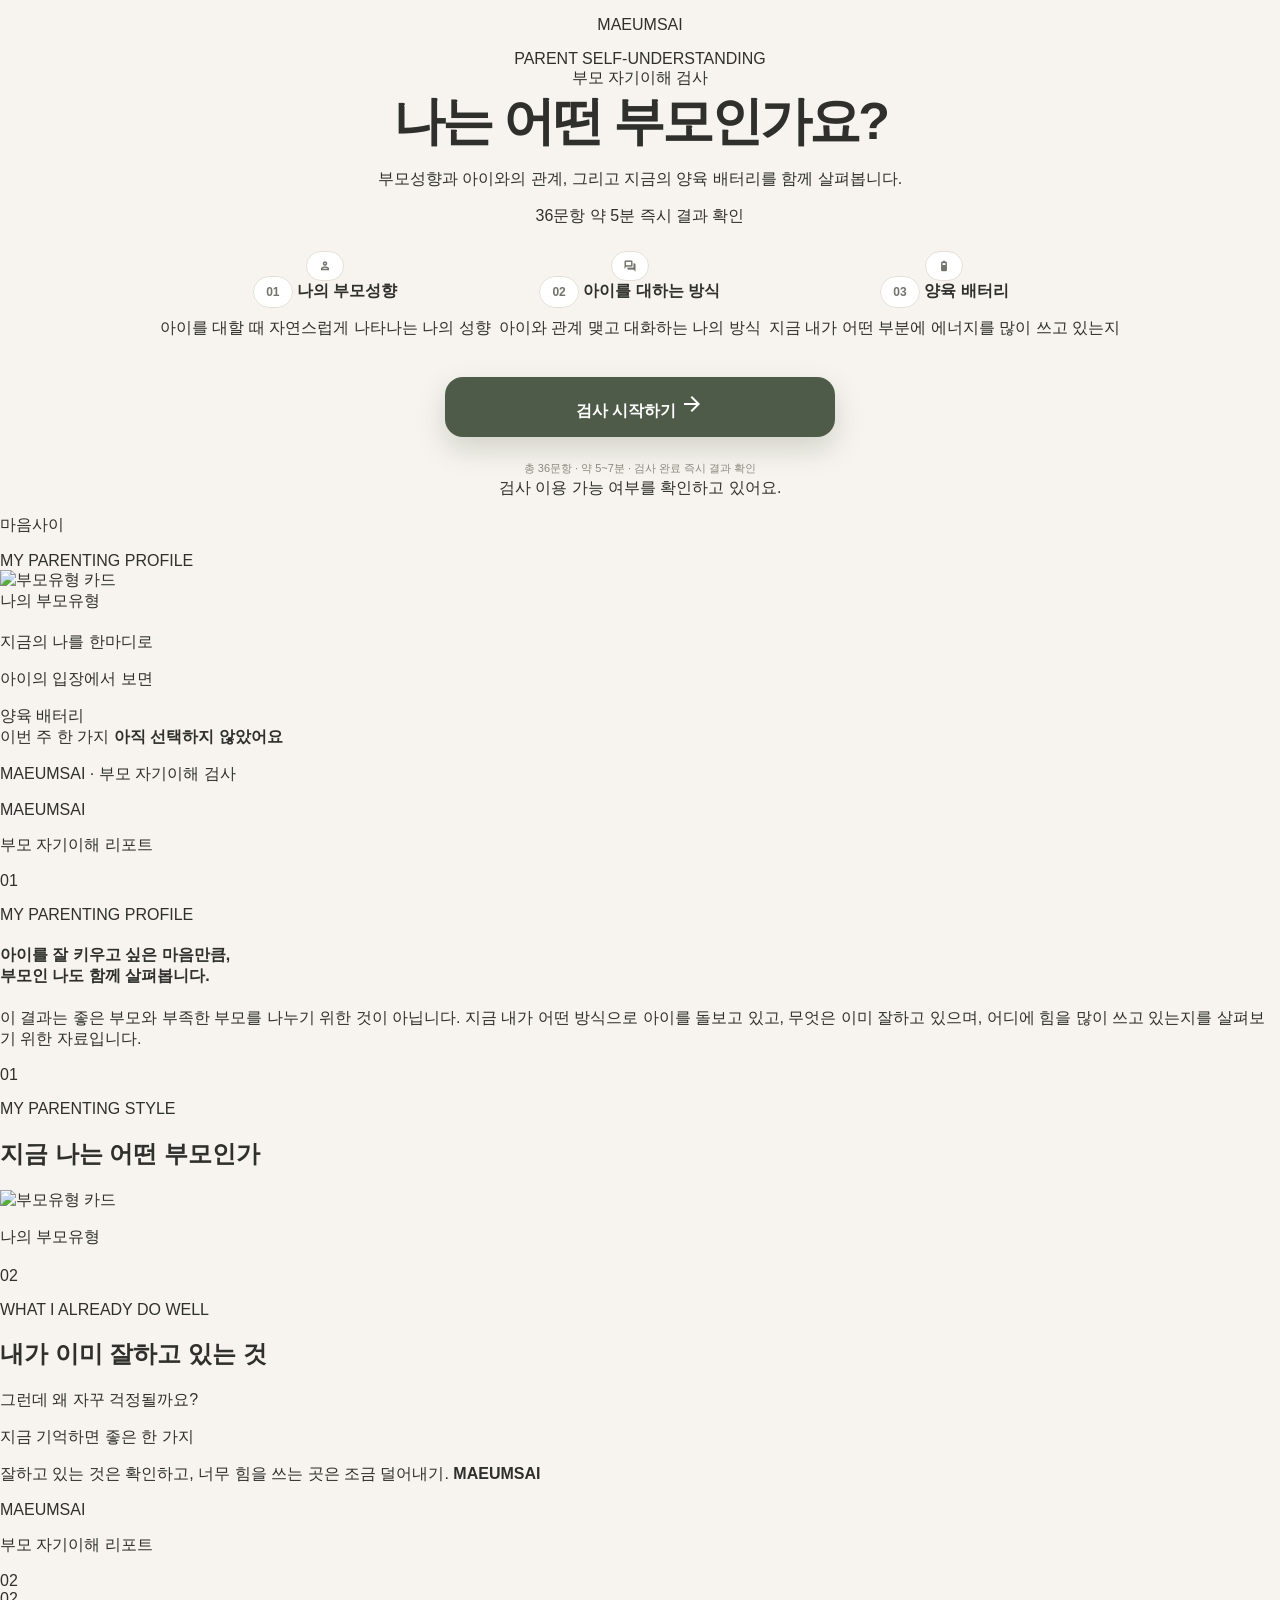
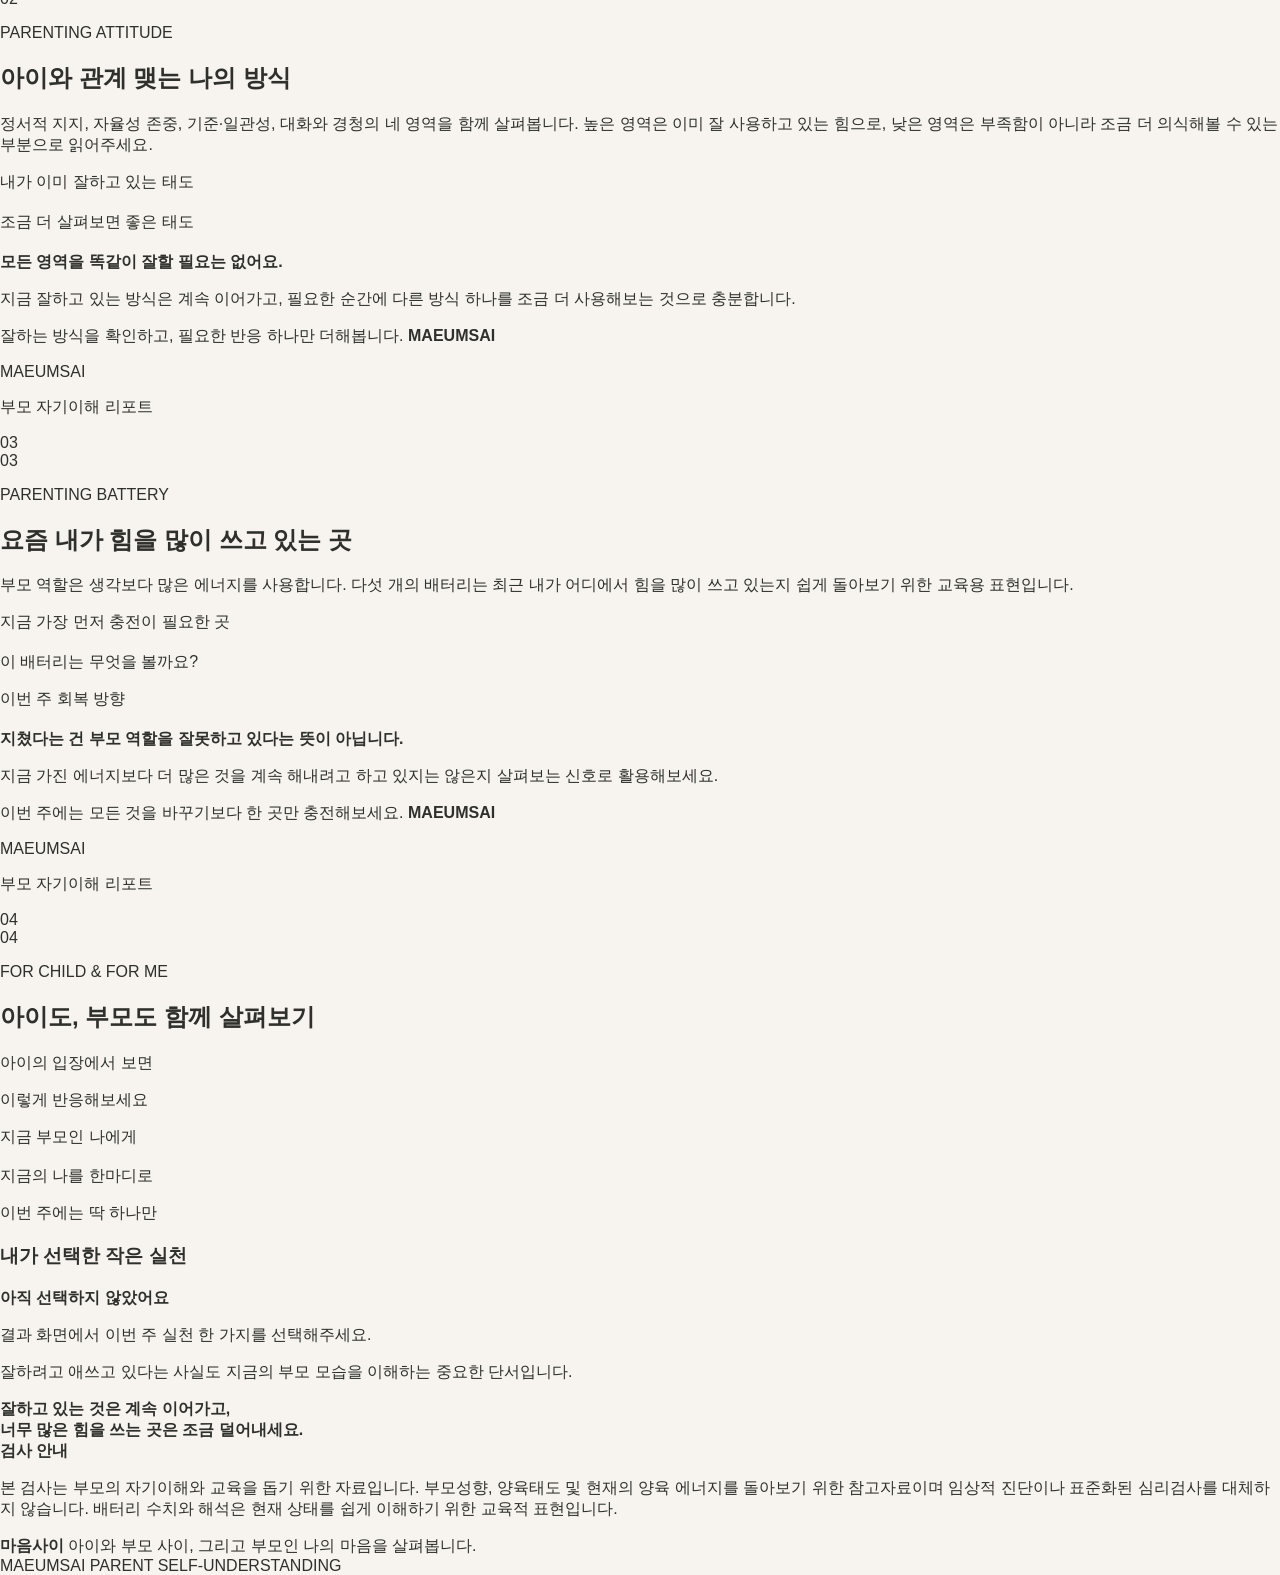
==== commit 77afc543: "Replace campaign test with 36-question institution version" ====
--- a/index.html
+++ b/index.html
@@ -3,282 +3,1130 @@
 <head>
     <meta charset="UTF-8">
     <meta name="viewport" content="width=device-width, initial-scale=1.0">
-    <meta name="description" content="부모가 아이를 대할 때 자주 사용하는 양육 성향을 알아보는 간단 검사">
-    <title>나는 어떤 부모일까? | 부모 양육 성향 간단 검사</title>
+    <meta name="robots" content="noindex, nofollow">
+
+    <title>마음사이 부모 자기이해 검사</title>
+
+    <!-- 아이콘 -->
+    <link rel="stylesheet" href="https://fonts.googleapis.com/css2?family=Material+Symbols+Outlined:opsz,wght,FILL,GRAD@20..48,400,0,0">
+
+    <!-- CSS -->
     <link rel="stylesheet" href="./css/style.css">
+
+    <!-- 결과 이미지 저장용 -->
+    <script src="https://cdn.jsdelivr.net/npm/html2canvas@1.4.1/dist/html2canvas.min.js"></script>
+
+    <!-- JS -->
+    <script src="./js/script.js" defer></script>
 </head>
 
 <body>
 
-    <main class="app">
-
-        <!-- 시작 화면 -->
-        <section class="screen start-screen">
-
-            <div class="campaign-label">
-                아동학대예방 캠페인 · 시민 참여
-            </div>
-
-            <div class="start-visual" aria-hidden="true">
-                <span>나</span>
-                <i></i>
-                <span>아이</span>
-            </div>
-
-            <p class="brand">MAEUMSAI</p>
-
-            <h1>
-                나는 어떤 부모일까?
+<div class="wrap">
+
+    <!-- =====================================
+         시작 화면
+    ====================================== -->
+    <section class="start-screen">
+
+        <div class="start-top">
+            <p class="start-brand">MAEUMSAI</p>
+            <span class="start-brand-sub">PARENT SELF-UNDERSTANDING</span>
+        </div>
+
+        <div class="start-hero">
+            <span class="start-badge">부모 자기이해 검사</span>
+
+            <h1 class="start-title">
+                나는 어떤 부모인가요?
             </h1>
 
-            <p class="test-subtitle">
-                부모 양육 성향을 알아보는 간단 검사
+            <p class="start-desc">
+                부모성향과 아이와의 관계,
+                그리고 지금의 양육 배터리를 함께 살펴봅니다.
             </p>
 
-            <p class="start-copy">
-                부모마다 아이를 대할 때 먼저 사용하는 방식은 다릅니다.<br>
-                실제 생활에서 <strong>내가 가장 먼저 하게 되는 반응</strong>과 가까운 것을 골라보세요.
+            <div class="landing-points">
+                <span>36문항</span>
+                <span>약 5분</span>
+                <span>즉시 결과 확인</span>
+            </div>
+        </div>
+
+        <div class="start-info">
+
+            <div class="start-info-item">
+                <div class="info-icon">
+                    <span class="material-symbols-outlined">person</span>
+                </div>
+
+                <div>
+                    <span class="info-number">01</span>
+                    <strong>나의 부모성향</strong>
+                    <p>아이를 대할 때 자연스럽게 나타나는 나의 성향</p>
+                </div>
+            </div>
+
+            <div class="start-info-item">
+                <div class="info-icon">
+                    <span class="material-symbols-outlined">forum</span>
+                </div>
+
+                <div>
+                    <span class="info-number">02</span>
+                    <strong>아이를 대하는 방식</strong>
+                    <p>아이와 관계 맺고 대화하는 나의 방식</p>
+                </div>
+            </div>
+
+            <div class="start-info-item">
+                <div class="info-icon">
+                    <span class="material-symbols-outlined">battery_5_bar</span>
+                </div>
+
+                <div>
+                    <span class="info-number">03</span>
+                    <strong>양육 배터리</strong>
+                    <p>지금 내가 어떤 부분에 에너지를 많이 쓰고 있는지</p>
+                </div>
+            </div>
+
+        </div>
+
+        <button type="button" class="btn-start">
+            검사 시작하기
+            <span class="material-symbols-outlined">arrow_forward</span>
+        </button>
+
+        <p class="start-note">
+            총 36문항 · 약 5~7분 · 검사 완료 즉시 결과 확인
+        </p>
+
+        <div class="service-status" aria-live="polite">
+            <span class="service-status-dot"></span>
+            <span class="service-status-text">검사 이용 가능 여부를 확인하고 있어요.</span>
+        </div>
+
+    </section>
+
+
+
+    <!-- =====================================
+         조사 기본정보 화면
+    ====================================== -->
+    <section class="profile-screen hide">
+
+        <div class="profile-header">
+            <p class="profile-brand">MAEUMSAI</p>
+            <span class="profile-step">BEFORE THE TEST</span>
+        </div>
+
+        <div class="profile-intro">
+            <span class="profile-badge">검사 전 간단한 질문</span>
+
+            <h2>
+                검사 결과를 더 잘 이해하기 위해<br>
+                몇 가지만 알려주세요.
+            </h2>
+
+            <p>
+                이름이나 연락처는 받지 않습니다.
+                아래 정보는 익명 통계 분석을 위한 범주형 자료로만 사용합니다.
             </p>
-
-            <div class="start-info">
-                <span>12문항</span>
-                <span>약 3분</span>
-                <span>정답 없음</span>
-            </div>
-
-            <button type="button" class="btn-start">
-                검사 시작하기
-            </button>
-
-            <p class="start-note">
-                이 검사는 부모가 아이를 대할 때 자주 사용하는
-                <strong>양육 방식과 성향</strong>을 가볍게 돌아보기 위한 간단한 자기이해 검사입니다.
-                좋은 부모와 나쁜 부모를 구분하거나 아동학대 위험을 판별하는 검사는 아닙니다.
-            </p>
-
-        </section>
-
-
-
-        <!-- 자녀 연령 선택 -->
-        <section class="screen age-screen hide">
-
-            <div class="age-header">
-                <p class="brand-small">MAEUMSAI</p>
-                <span>STEP 01</span>
-            </div>
-
-            <div class="age-intro">
-                <p class="age-label">검사할 자녀 한 명을 떠올려주세요</p>
-
-                <h2>
-                    아이의 연령에 맞는<br>
-                    질문으로 시작할게요.
-                </h2>
-
-                <p>
-                    자녀가 여러 명이라면 이번 검사에서 떠올릴
-                    <strong>한 명의 자녀</strong>를 기준으로 선택해주세요.
+        </div>
+
+        <form class="profile-form">
+
+            <fieldset class="profile-field">
+                <legend>
+                    <span>01</span>
+                    검사자의 연령대
+                </legend>
+
+                <div class="profile-option-grid profile-option-grid-4">
+                    <label class="profile-option">
+                        <input type="radio" name="respondentAge" value="20대">
+                        <span>20대</span>
+                    </label>
+
+                    <label class="profile-option">
+                        <input type="radio" name="respondentAge" value="30대">
+                        <span>30대</span>
+                    </label>
+
+                    <label class="profile-option">
+                        <input type="radio" name="respondentAge" value="40대">
+                        <span>40대</span>
+                    </label>
+
+                    <label class="profile-option">
+                        <input type="radio" name="respondentAge" value="50대 이상">
+                        <span>50대 이상</span>
+                    </label>
+                </div>
+            </fieldset>
+
+
+            <fieldset class="profile-field">
+                <legend>
+                    <span>02</span>
+                    이번 검사에서 떠올릴 자녀의 연령
+                </legend>
+
+                <p class="profile-field-help">
+                    자녀가 여러 명이라면 이번 검사에서 떠올릴 자녀 한 명을 기준으로 선택해주세요.
                 </p>
-            </div>
-
-            <div class="age-options">
-
-                <button type="button" class="age-option" data-age="0~2세" data-group="infant">
-                    <strong>0~2세</strong>
-                    <span>영아기</span>
-                </button>
-
-                <button type="button" class="age-option" data-age="3~5세" data-group="infant">
-                    <strong>3~5세</strong>
-                    <span>유아기</span>
-                </button>
-
-                <button type="button" class="age-option" data-age="6~7세" data-group="child">
-                    <strong>6~7세</strong>
-                    <span>학령전환기</span>
-                </button>
-
-                <button type="button" class="age-option" data-age="초등 저학년" data-group="child">
-                    <strong>초등 저학년</strong>
-                    <span>1~3학년</span>
-                </button>
-
-                <button type="button" class="age-option" data-age="초등 고학년" data-group="child">
-                    <strong>초등 고학년</strong>
-                    <span>4~6학년</span>
-                </button>
-
-                <button type="button" class="age-option" data-age="중학생 이상" data-group="teen">
-                    <strong>중학생 이상</strong>
-                    <span>청소년기</span>
-                </button>
-
-            </div>
-
-            <button type="button" class="btn-age-back">
-                이전
-            </button>
-
-        </section>
-
-
-        <!-- 검사 화면 -->
-        <section class="screen quiz-screen hide">
-
-            <header class="quiz-header">
-
-                <div class="quiz-topline">
-                    <span class="brand-small">MAEUMSAI</span>
-                    <span class="question-count">
-                        <strong class="current-number">1</strong> / 12
-                    </span>
-                </div>
-
-                <div class="progress-track">
-                    <span class="progress-bar"></span>
-                </div>
-
-            </header>
-
-            <div class="quiz-body">
-
-                <p class="quiz-guide">
-                    너무 오래 생각하지 말고,
-                    실제 상황에서 내가 먼저 하는 반응을 골라주세요.
-                </p>
-
-                <h2 class="question-title"></h2>
-
-                <div class="choice-list"></div>
-
-            </div>
-
-            <div class="quiz-navigation">
-                <button type="button" class="btn-prev">
+
+                <div class="profile-option-grid profile-option-grid-3">
+                    <label class="profile-option">
+                        <input type="radio" name="childAge" value="0~2세">
+                        <span>0~2세</span>
+                    </label>
+
+                    <label class="profile-option">
+                        <input type="radio" name="childAge" value="3~5세">
+                        <span>3~5세</span>
+                    </label>
+
+                    <label class="profile-option">
+                        <input type="radio" name="childAge" value="6~7세">
+                        <span>6~7세</span>
+                    </label>
+
+                    <label class="profile-option">
+                        <input type="radio" name="childAge" value="초등 저학년">
+                        <span>초등 저학년</span>
+                    </label>
+
+                    <label class="profile-option">
+                        <input type="radio" name="childAge" value="초등 고학년">
+                        <span>초등 고학년</span>
+                    </label>
+
+                    <label class="profile-option">
+                        <input type="radio" name="childAge" value="중학생 이상">
+                        <span>중학생 이상</span>
+                    </label>
+                </div>
+            </fieldset>
+
+
+            <fieldset class="profile-field">
+                <legend>
+                    <span>03</span>
+                    자녀 수
+                </legend>
+
+                <div class="profile-option-grid profile-option-grid-4">
+                    <label class="profile-option">
+                        <input type="radio" name="childCount" value="1명">
+                        <span>1명</span>
+                    </label>
+
+                    <label class="profile-option">
+                        <input type="radio" name="childCount" value="2명">
+                        <span>2명</span>
+                    </label>
+
+                    <label class="profile-option">
+                        <input type="radio" name="childCount" value="3명">
+                        <span>3명</span>
+                    </label>
+
+                    <label class="profile-option">
+                        <input type="radio" name="childCount" value="4명 이상">
+                        <span>4명 이상</span>
+                    </label>
+                </div>
+            </fieldset>
+
+
+            <fieldset class="profile-field">
+                <legend>
+                    <span>04</span>
+                    아이와의 관계
+                </legend>
+
+                <div class="profile-option-grid profile-option-grid-3">
+                    <label class="profile-option">
+                        <input type="radio" name="relationship" value="엄마">
+                        <span>엄마</span>
+                    </label>
+
+                    <label class="profile-option">
+                        <input type="radio" name="relationship" value="아빠">
+                        <span>아빠</span>
+                    </label>
+
+                    <label class="profile-option">
+                        <input type="radio" name="relationship" value="기타 보호자">
+                        <span>기타 보호자</span>
+                    </label>
+                </div>
+            </fieldset>
+
+
+            <label class="profile-consent">
+                <input type="checkbox" name="statisticsConsent">
+                <span class="profile-consent-check"></span>
+
+                <span>
+                    <strong>익명 검사 결과의 통계 활용에 동의합니다.</strong>
+                    <small>
+                        이름·전화번호·이메일 등 개인을 직접 식별할 수 있는 정보는 수집하지 않습니다.
+                    </small>
+                </span>
+            </label>
+
+
+            <p class="profile-error" aria-live="polite"></p>
+
+
+            <div class="profile-actions">
+                <button type="button" class="btn-profile-back">
                     이전
                 </button>
 
-                <button type="button" class="btn-next" disabled>
-                    다음
+                <button type="submit" class="btn-profile-start">
+                    검사 시작하기
+                    <span class="material-symbols-outlined">arrow_forward</span>
                 </button>
             </div>
 
-        </section>
-
-
-        <!-- 결과 화면 -->
-        <section class="screen result-screen hide">
-
-            <div class="result-top onsite-top">
-                <p class="result-eyebrow">MY PARENTING STYLE</p>
-                <h2 class="result-heading">나의 양육성향 결과</h2>
-                <p class="result-age"></p>
-            </div>
-
-            <!-- 동점일 때 먼저 보여주는 선택 화면 -->
-            <section class="tie-choice-screen hide">
-
-                <div class="tie-choice-head">
-                    <span class="tie-badge">마지막 확인</span>
-                    <h3>비슷하게 나타난 양육성향이 있어요.</h3>
-                    <p>
-                        아래 설명 중 실제 생활에서
-                        <strong>나와 조금 더 가까운 모습</strong>을 하나 골라주세요.
-                        검사점수를 다시 매기는 단계가 아니라,
-                        오늘 받아갈 대표 결과지를 정하기 위한 확인입니다.
-                    </p>
-                </div>
-
-                <div class="tie-choice-list"></div>
+        </form>
+
+    </section>
+
+
+    <!-- =====================================
+         검사 화면
+    ====================================== -->
+    <section class="quiz-screen hide">
+
+        <div class="quiz-header">
+
+            <div class="quiz-heading">
+                <p class="quiz-brand">MAEUMSAI</p>
+                <span class="quiz-step">PARENT PROFILE</span>
+            </div>
+
+            <div class="quiz-progress-info">
+                <span>
+                    QUESTION
+                    <strong class="current-number">1</strong>
+                    <span class="quiz-total">/ 36</span>
+                </span>
+
+                <span class="remaining-number">35문항 남음</span>
+            </div>
+
+            <div class="progress-bar">
+                <div class="progress-fill"></div>
+            </div>
+
+        </div>
+
+        <div class="question-area">
+
+            <p class="question-label">
+                다음 문장이 나에게 얼마나 해당되는지 선택해주세요.
+            </p>
+
+            <h2 class="question-text"></h2>
+
+        </div>
+
+        <div class="answer-list">
+
+            <button type="button" class="answer-btn" data-score="1">
+                <span class="answer-radio"></span>
+                <span>전혀 그렇지 않다</span>
+            </button>
+
+            <button type="button" class="answer-btn" data-score="2">
+                <span class="answer-radio"></span>
+                <span>그렇지 않은 편이다</span>
+            </button>
+
+            <button type="button" class="answer-btn" data-score="3">
+                <span class="answer-radio"></span>
+                <span>보통이다</span>
+            </button>
+
+            <button type="button" class="answer-btn" data-score="4">
+                <span class="answer-radio"></span>
+                <span>그런 편이다</span>
+            </button>
+
+            <button type="button" class="answer-btn" data-score="5">
+                <span class="answer-radio"></span>
+                <span>매우 그렇다</span>
+            </button>
+
+        </div>
+
+        <div class="quiz-bottom">
+
+            <button type="button" class="btn-prev">
+                <span class="material-symbols-outlined">arrow_back</span>
+                이전 문항
+            </button>
+
+        </div>
+
+    </section>
+
+
+    <!-- =====================================
+         추가 확인 질문
+    ====================================== -->
+    <section class="confirm-screen hide">
+
+        <div class="confirm-icon">
+            <span class="material-symbols-outlined">tune</span>
+        </div>
+
+        <p class="confirm-label">조금만 더 살펴볼게요</p>
+
+        <h2 class="confirm-title">
+            비슷하게 나타난 부모성향을<br>
+            조금 더 확인해볼게요.
+        </h2>
+
+        <p class="confirm-desc">
+            평소의 나와 가장 가까운 답을 선택해주세요.
+        </p>
+
+        <h3 class="confirm-question"></h3>
+
+        <div class="confirm-answer-list">
+
+            <button type="button" data-score="1">
+                <span class="answer-radio"></span>
+                <span>전혀 그렇지 않다</span>
+            </button>
+
+            <button type="button" data-score="2">
+                <span class="answer-radio"></span>
+                <span>그렇지 않은 편이다</span>
+            </button>
+
+            <button type="button" data-score="3">
+                <span class="answer-radio"></span>
+                <span>보통이다</span>
+            </button>
+
+            <button type="button" data-score="4">
+                <span class="answer-radio"></span>
+                <span>그런 편이다</span>
+            </button>
+
+            <button type="button" data-score="5">
+                <span class="answer-radio"></span>
+                <span>매우 그렇다</span>
+            </button>
+
+        </div>
+
+        <p class="confirm-count">
+            추가
+            <span class="confirm-current">1</span>
+            /
+            <span class="confirm-total">4</span>
+        </p>
+
+    </section>
+
+
+    <!-- =====================================
+         결과 화면
+    ====================================== -->
+    <section class="result-screen hide">
+
+        <header class="result-header">
+            <span class="result-kicker">MY PARENTING PROFILE</span>
+
+            <h1>
+                나는 어떤 부모인가요?
+            </h1>
+
+            <p>
+                부모성향과 아이와의 관계 방식, 현재의 양육 배터리를
+                함께 연결한 결과입니다.
+            </p>
+        </header>
+
+
+        <!-- 부모유형 -->
+        <section class="result-type result-card">
+
+            <div class="result-type-visual">
+                <div class="type-card-frame">
+                    <img
+                        src=""
+                        alt="부모유형 카드"
+                        class="result-type-card"
+                    >
+                    <div class="type-card-placeholder">
+                        <span class="material-symbols-outlined">auto_awesome</span>
+                        <span>TYPE CARD</span>
+                    </div>
+                </div>
+            </div>
+
+            <div class="result-type-content">
+
+                <div class="section-heading">
+                    <span class="section-icon">
+                        <span class="material-symbols-outlined">badge</span>
+                    </span>
+
+                    <span class="section-label">나의 부모유형</span>
+                </div>
+
+                <h2 class="result-type-title"></h2>
+
+                <div class="result-type-chips"></div>
+
+                <p class="result-type-motive"></p>
+
+            </div>
+
+        </section>
+
+
+        <!-- 검사 검증용 : 9개 유형 점수 확인 -->
+        <details class="type-score-check">
+            <summary>
+                9개 유형 점수 확인
+                <small>검사 테스트용</small>
+            </summary>
+
+            <p>
+                각 유형의 기본 점수입니다.
+                추가 확인을 진행한 후보는
+                <strong>기본점수 → 최종 비교점수</strong>로 표시됩니다.
+            </p>
+
+            <div class="type-score-check-grid"></div>
+        </details>
+
+
+        <!-- 통합해석 -->
+        <section class="result-summary result-card">
+
+            <div class="section-heading">
+                <span class="section-icon">
+                    <span class="material-symbols-outlined">auto_awesome</span>
+                </span>
+
+                <span class="section-label">
+                    지금의 나를 한마디로 표현하면
+                </span>
+            </div>
+
+            <p class="result-summary-text"></p>
+
+        </section>
+
+
+        <!-- 아이 시점 + 배터리 -->
+        <div class="result-highlight-grid">
+
+            <section class="result-child result-card">
+
+                <div class="section-heading">
+                    <span class="section-icon">
+                        <span class="material-symbols-outlined">child_care</span>
+                    </span>
+
+                    <span class="section-label">
+                        아이의 입장에서 보면
+                    </span>
+                </div>
+
+                <blockquote class="result-child-quote"></blockquote>
+
+                <div class="child-perspective-detail">
+                    <p class="result-child-reason"></p>
+
+                    <div class="child-response-box">
+                        <span class="child-response-label">이렇게 반응해보세요</span>
+                        <p class="result-child-action"></p>
+                    </div>
+                </div>
 
             </section>
 
 
-            <!-- 최종 결과 -->
-            <section class="onsite-result hide">
-
-                <article class="onsite-result-card">
-
-                    <div class="onsite-image-wrap">
-                        <img class="result-image" src="" alt="">
+            <section class="result-battery result-card">
+
+                <div class="section-heading">
+                    <span class="section-icon">
+                        <span class="material-symbols-outlined">battery_5_bar</span>
+                    </span>
+
+                    <span class="section-label battery-heading">
+                        가장 먼저 충전이 필요한 배터리
+                    </span>
+                </div>
+
+                <div class="battery-top">
+
+                    <div>
+                        <h3 class="battery-name"></h3>
+                        <strong class="battery-state"></strong>
                     </div>
 
-                    <div class="onsite-result-main">
-                        <p class="result-code-label">RESULT</p>
-
-                        <div class="result-code-row">
-                            <span class="result-code"></span>
-                            <span class="result-keywords"></span>
-                        </div>
-
-                        <h3 class="result-parent-title"></h3>
-
-                        <p class="result-statement"></p>
-
-                        <p class="result-summary"></p>
+                    <div class="battery-percent">
+                        <span class="battery-number"></span>
                     </div>
 
-                </article>
-
-
-                <section class="sheet-guide">
-                    <span class="sheet-guide-label">현장에서 받아가세요</span>
-                    <strong class="sheet-guide-number"></strong>
-                    <p>
-                        해당 번호의 A4 결과지에
-                        잘하고 있는 점 · 아이가 힘들 수 있는 순간 ·
-                        연령별 행동팁이 정리되어 있어요.
-                    </p>
-                </section>
-
-
-                <section class="facilitator-card">
-
-                    <div class="facilitator-title">
-                        <span>진행자 설명</span>
-                        <strong>약 30초</strong>
+                </div>
+
+                <div class="battery-line">
+                    <div class="battery-line-fill"></div>
+                </div>
+
+                <div class="battery-detail">
+
+                    <div class="battery-detail-item">
+                        <span class="battery-detail-label">
+                            이 배터리는 무엇을 볼까요?
+                        </span>
+
+                        <p class="battery-meaning"></p>
                     </div>
 
-                    <p class="facilitator-script"></p>
-
-                </section>
-
-
-                <section class="mini-message">
-                    <strong>좋은 양육방식도 너무 강해지면 아이에게 다르게 느껴질 수 있어요.</strong>
-                    <p>
-                        지금 잘하고 있는 힘은 그대로 두고,
-                        아이가 스스로 느끼고 생각하고 선택할 수 있는 공간을 조금 더 만들어주세요.
-                    </p>
-                </section>
+                    <div class="battery-detail-item">
+                        <span class="battery-detail-label">
+                            이럴 때 나타날 수 있어요
+                        </span>
+
+                        <p class="battery-sign"></p>
+                    </div>
+
+                </div>
+
+                <div class="battery-now">
+
+                    <span class="battery-detail-label">
+                        지금의 나에게
+                    </span>
+
+                    <p class="battery-text"></p>
+
+                </div>
 
             </section>
 
-
-            <details class="score-debug">
-                <summary>가검사용 점수 확인</summary>
-                <div class="score-grid"></div>
-            </details>
-
-
-            <div class="result-actions onsite-actions">
-                <button type="button" class="btn-restart">
-                    다음 참여자 검사하기
-                </button>
-            </div>
-
-
-            <p class="result-disclaimer">
-                본 검사는 부모가 아이를 대할 때 자주 사용하는 양육방식을 돌아보기 위한
-                교육용 자기이해 자료입니다. 좋은 부모·나쁜 부모를 판정하거나
-                아동학대 위험을 평가하는 검사가 아닙니다.
+        </div>
+
+
+        <!-- 실천 -->
+        <section class="result-practice result-card">
+
+            <div class="section-heading">
+                <span class="section-icon">
+                    <span class="material-symbols-outlined">task_alt</span>
+                </span>
+
+                <span class="section-label">
+                    지금 내가 해보면 좋은 것
+                </span>
+            </div>
+
+            <h3 class="practice-heading">
+                이번 주에 해볼 작은 실천
+            </h3>
+
+            <p class="practice-desc">
+                지금 나에게 필요한 한 가지를 선택해보세요.
             </p>
 
-        </section>
-
-    </main>
-
-    <script src="./js/script.js"></script>
+            <div class="practice-list"></div>
+
+            <div class="practice-selected hide">
+
+                <span class="practice-selected-label">
+                    이번 주 내가 선택한 한 가지
+                </span>
+
+                <strong class="practice-selected-title"></strong>
+
+                <span class="practice-selected-text"></span>
+
+            </div>
+
+        </section>
+
+
+        <!-- 상세 -->
+        <section class="result-attitude result-card">
+
+            <div class="section-heading">
+                <span class="section-icon">
+                    <span class="material-symbols-outlined">forum</span>
+                </span>
+
+                <span class="section-label">
+                    아이를 대하는 나의 모습
+                </span>
+            </div>
+
+            <p class="attitude-intro">
+                아이와 관계 맺고 대화할 때 나타나는 나의 양육태도를 살펴봅니다.
+            </p>
+
+            <div class="attitude-overview">
+
+                <div class="attitude-overview-item" data-area="support">
+                    <strong>정서적 지지</strong>
+                    <p>아이의 감정과 노력을 먼저 알아주고 마음을 표현할 수 있도록 받아주는 태도예요.</p>
+                </div>
+
+                <div class="attitude-overview-item" data-area="autonomy">
+                    <strong>자율성 존중</strong>
+                    <p>아이가 스스로 선택하고 시도하며 경험할 수 있도록 기다려주는 태도예요.</p>
+                </div>
+
+                <div class="attitude-overview-item" data-area="structure">
+                    <strong>기준·일관성</strong>
+                    <p>가정의 규칙과 약속을 분명하게 알려주고 비슷한 기준으로 유지하는 태도예요.</p>
+                </div>
+
+                <div class="attitude-overview-item" data-area="listen">
+                    <strong>대화와 경청</strong>
+                    <p>아이의 말을 끝까지 듣고 부모가 답을 정하기보다 함께 방법을 찾아가는 태도예요.</p>
+                </div>
+
+            </div>
+
+            <div class="attitude-strength">
+
+                <span class="attitude-small-label">
+                    <span class="material-symbols-outlined">favorite</span>
+                    내가 잘하고 있는 부분
+                </span>
+
+                <h3 class="attitude-strength-title"></h3>
+
+                <p class="attitude-strength-meaning"></p>
+
+                <p class="attitude-strength-text"></p>
+
+                <div class="attitude-guide-box">
+                    <span>기억해볼 점</span>
+                    <p class="attitude-strength-guide"></p>
+                </div>
+
+            </div>
+
+
+            <div class="attitude-caution">
+
+                <span class="attitude-small-label">
+                    <span class="material-symbols-outlined">visibility</span>
+                    조금 더 살펴볼 부분
+                </span>
+
+                <h3 class="attitude-caution-title"></h3>
+
+                <p class="attitude-caution-meaning"></p>
+
+                <p class="attitude-caution-text"></p>
+
+                <div class="attitude-guide-box caution-guide">
+                    <span>이렇게 해보세요</span>
+                    <p class="attitude-caution-guide"></p>
+                </div>
+
+            </div>
+
+            <p class="attitude-balance-text"></p>
+
+        </section>
+
+
+        <!-- 저장 -->
+        <section class="result-save-area">
+
+            <div class="save-icon">
+                <span class="material-symbols-outlined">download</span>
+            </div>
+
+            <p class="result-save-title">
+                내 결과를 간직해보세요
+            </p>
+
+            <p class="result-save-desc">
+                핵심 결과를 한 장의 이미지로 저장할 수 있어요.
+            </p>
+
+            <button type="button" class="btn-result-save">
+                <span class="material-symbols-outlined">image</span>
+                검사결과 이미지 저장
+            </button>
+
+            <button type="button" class="btn-print-report">
+                <span class="material-symbols-outlined">print</span>
+                상세 결과 인쇄하기
+            </button>
+
+            <p class="print-guide">
+                PC에서는 인쇄 화면에서 PDF로 저장할 수도 있어요.
+            </p>
+
+        </section>
+
+
+        <button type="button" class="btn-restart">
+            다시 검사하기
+        </button>
+
+    </section>
+
+</div>
+
+
+<!-- =====================================
+     이미지 저장 전용 레이아웃
+     화면에는 보이지 않음
+====================================== -->
+<div class="capture-area">
+
+    <div class="capture-header">
+        <p class="capture-brand">마음사이</p>
+        <span>MY PARENTING PROFILE</span>
+    </div>
+
+
+    <div class="capture-type">
+
+        <div class="capture-card-frame">
+            <img
+                src=""
+                alt="부모유형 카드"
+                class="capture-type-card"
+            >
+        </div>
+
+        <div class="capture-type-content">
+
+            <span class="capture-label">
+                나의 부모유형
+            </span>
+
+            <h2 class="capture-type-title"></h2>
+
+            <div class="capture-type-chips"></div>
+
+        </div>
+
+    </div>
+
+
+    <div class="capture-summary">
+
+        <span class="capture-label">
+            지금의 나를 한마디로
+        </span>
+
+        <p class="capture-summary-text"></p>
+
+    </div>
+
+
+    <div class="capture-child">
+
+        <span class="capture-label">
+            아이의 입장에서 보면
+        </span>
+
+        <p class="capture-child-text"></p>
+
+    </div>
+
+
+    <div class="capture-bottom">
+
+        <div class="capture-battery">
+
+            <span class="capture-label">
+                양육 배터리
+            </span>
+
+            <strong class="capture-battery-name"></strong>
+
+            <span class="capture-battery-percent"></span>
+
+        </div>
+
+
+        <div class="capture-practice">
+
+            <span class="capture-label">
+                이번 주 한 가지
+            </span>
+
+            <strong class="capture-practice-title">
+                아직 선택하지 않았어요
+            </strong>
+
+        </div>
+
+    </div>
+
+
+    <p class="capture-footer">
+        MAEUMSAI · 부모 자기이해 검사
+    </p>
+
+</div>
+
+
+<!-- =====================================
+     A4 상세 결과 출력 리포트
+     기존 검사 결과를 그대로 사용
+====================================== -->
+<section class="print-report" id="printReport" aria-hidden="true">
+
+    <!-- 1 PAGE : 부모유형 -->
+    <article class="print-page">
+        <header class="print-header">
+            <div>
+                <p class="print-brand">MAEUMSAI</p>
+                <p class="print-report-name">부모 자기이해 리포트</p>
+            </div>
+            <span class="print-page-number">01</span>
+        </header>
+
+        <section class="print-intro">
+            <p class="print-eyebrow">MY PARENTING PROFILE</p>
+            <h1>아이를 잘 키우고 싶은 마음만큼,<br>부모인 나도 함께 살펴봅니다.</h1>            <p>이 결과는 좋은 부모와 부족한 부모를 나누기 위한 것이 아닙니다. 지금 내가 어떤 방식으로 아이를 돌보고 있고, 무엇은 이미 잘하고 있으며, 어디에 힘을 많이 쓰고 있는지를 살펴보기 위한 자료입니다.</p>
+        </section>
+
+        <section class="print-section">
+            <div class="print-section-head">
+                <span>01</span>
+                <div>
+                    <p>MY PARENTING STYLE</p>
+                    <h2>지금 나는 어떤 부모인가</h2>
+                </div>
+            </div>
+
+            <div class="print-type-summary">
+                <img class="print-type-image" src="" alt="부모유형 카드">
+                <div>
+                    <p class="print-small-label">나의 부모유형</p>
+                    <h3 class="print-type-title"></h3>
+                    <div class="print-type-chips"></div>
+                    <p class="print-type-motive"></p>
+                </div>
+            </div>
+        </section>
+
+        <section class="print-section">
+            <div class="print-section-head compact">
+                <span>02</span>
+                <div>
+                    <p>WHAT I ALREADY DO WELL</p>
+                    <h2>내가 이미 잘하고 있는 것</h2>
+                </div>
+            </div>
+            <div class="print-strength-grid"></div>
+        </section>
+
+        <section class="print-worry-box">
+            <p class="print-small-label">그런데 왜 자꾸 걱정될까요?</p>
+            <p class="print-worry-text"></p>
+        </section>
+
+        <section class="print-key-box">
+            <p>지금 기억하면 좋은 한 가지</p>
+            <strong class="print-key-message"></strong>
+            <span class="print-key-action"></span>
+        </section>
+
+        <footer class="print-footer">
+            <span>잘하고 있는 것은 확인하고, 너무 힘을 쓰는 곳은 조금 덜어내기.</span>
+            <strong>MAEUMSAI</strong>
+        </footer>
+    </article>
+
+    <!-- 2 PAGE : 양육태도 -->
+    <article class="print-page">
+        <header class="print-header">
+            <div>
+                <p class="print-brand">MAEUMSAI</p>
+                <p class="print-report-name">부모 자기이해 리포트</p>
+            </div>
+            <span class="print-page-number">02</span>
+        </header>
+
+        <section class="print-section print-page-top">
+            <div class="print-section-head">
+                <span>02</span>
+                <div>
+                    <p>PARENTING ATTITUDE</p>
+                    <h2>아이와 관계 맺는 나의 방식</h2>
+                </div>
+            </div>
+            <p class="print-lead">정서적 지지, 자율성 존중, 기준·일관성, 대화와 경청의 네 영역을 함께 살펴봅니다. 높은 영역은 이미 잘 사용하고 있는 힘으로, 낮은 영역은 부족함이 아니라 조금 더 의식해볼 수 있는 부분으로 읽어주세요.</p>
+            <div class="print-attitude-bars"></div>
+        </section>
+
+        <section class="print-attitude-highlight">
+            <p class="print-small-label">내가 이미 잘하고 있는 태도</p>
+            <h3 class="print-attitude-strength-title"></h3>
+            <p class="print-attitude-strength-text"></p>
+            <strong class="print-attitude-strength-guide"></strong>
+        </section>
+
+        <section class="print-attitude-caution">
+            <p class="print-small-label print-attitude-caution-label">조금 더 살펴보면 좋은 태도</p>
+            <h3 class="print-attitude-caution-title"></h3>
+            <p class="print-attitude-caution-text"></p>
+            <strong class="print-attitude-caution-guide"></strong>
+        </section>
+
+        <section class="print-soft-message">
+            <strong>모든 영역을 똑같이 잘할 필요는 없어요.</strong>
+            <p>지금 잘하고 있는 방식은 계속 이어가고, 필요한 순간에 다른 방식 하나를 조금 더 사용해보는 것으로 충분합니다.</p>
+        </section>
+
+        <footer class="print-footer">
+            <span>잘하는 방식을 확인하고, 필요한 반응 하나만 더해봅니다.</span>
+            <strong>MAEUMSAI</strong>
+        </footer>
+    </article>
+
+    <!-- 3 PAGE : 양육배터리 -->
+    <article class="print-page">
+        <header class="print-header">
+            <div>
+                <p class="print-brand">MAEUMSAI</p>
+                <p class="print-report-name">부모 자기이해 리포트</p>
+            </div>
+            <span class="print-page-number">03</span>
+        </header>
+
+        <section class="print-section print-page-top">
+            <div class="print-section-head">
+                <span>03</span>
+                <div>
+                    <p>PARENTING BATTERY</p>
+                    <h2>요즘 내가 힘을 많이 쓰고 있는 곳</h2>
+                </div>
+            </div>
+            <p class="print-lead">부모 역할은 생각보다 많은 에너지를 사용합니다. 다섯 개의 배터리는 최근 내가 어디에서 힘을 많이 쓰고 있는지 쉽게 돌아보기 위한 교육용 표현입니다.</p>
+            <div class="print-battery-bars"></div>
+        </section>
+
+        <section class="print-battery-focus">
+            <p>지금 가장 먼저 충전이 필요한 곳</p>
+            <h3 class="print-battery-focus-name"></h3>
+            <strong class="print-battery-focus-percent"></strong>
+            <p class="print-battery-focus-state"></p>
+        </section>
+
+        <section class="print-recharge-box">
+            <p class="print-small-label">이 배터리는 무엇을 볼까요?</p>
+            <p class="print-battery-meaning"></p>
+            <p class="print-small-label recharge-label">이번 주 회복 방향</p>
+            <h3 class="print-recharge-title"></h3>
+            <p class="print-recharge-text"></p>
+        </section>
+
+        <section class="print-soft-message">
+            <strong>지쳤다는 건 부모 역할을 잘못하고 있다는 뜻이 아닙니다.</strong>
+            <p>지금 가진 에너지보다 더 많은 것을 계속 해내려고 하고 있지는 않은지 살펴보는 신호로 활용해보세요.</p>
+        </section>
+
+        <footer class="print-footer">
+            <span>이번 주에는 모든 것을 바꾸기보다 한 곳만 충전해보세요.</span>
+            <strong>MAEUMSAI</strong>
+        </footer>
+    </article>
+
+    <!-- 4 PAGE : 아이와 나 -->
+    <article class="print-page">
+        <header class="print-header">
+            <div>
+                <p class="print-brand">MAEUMSAI</p>
+                <p class="print-report-name">부모 자기이해 리포트</p>
+            </div>
+            <span class="print-page-number">04</span>
+        </header>
+
+        <section class="print-section print-page-top">
+            <div class="print-section-head">
+                <span>04</span>
+                <div>
+                    <p>FOR CHILD &amp; FOR ME</p>
+                    <h2>아이도, 부모도 함께 살펴보기</h2>
+                </div>
+            </div>
+        </section>
+
+        <div class="print-child-parent-grid">
+            <section class="print-child-box">
+                <p class="print-small-label">아이의 입장에서 보면</p>
+                <blockquote class="print-child-quote"></blockquote>
+                <p class="print-child-reason"></p>
+                <div class="print-child-action-wrap">
+                    <span>이렇게 반응해보세요</span>
+                    <strong class="print-child-action"></strong>
+                </div>
+            </section>
+
+            <section class="print-parent-box">
+                <p class="print-small-label">지금 부모인 나에게</p>
+                <h3 class="print-parent-need-title"></h3>
+                <p class="print-parent-need-text"></p>
+                <div class="print-integrated-wrap">
+                    <span>지금의 나를 한마디로</span>
+                    <p class="print-integrated-text"></p>
+                </div>
+            </section>
+        </div>
+
+        <section class="print-weekly-action">
+            <p>이번 주에는 딱 하나만</p>
+            <h3>내가 선택한 작은 실천</h3>
+            <strong class="print-practice-title">아직 선택하지 않았어요</strong>
+            <p class="print-practice-text">결과 화면에서 이번 주 실천 한 가지를 선택해주세요.</p>
+        </section>
+
+        <section class="print-final-message">
+            <p>잘하려고 애쓰고 있다는 사실도 지금의 부모 모습을 이해하는 중요한 단서입니다.</p>
+            <strong>잘하고 있는 것은 계속 이어가고,<br>너무 많은 힘을 쓰는 곳은 조금 덜어내세요.</strong>
+        </section>
+
+        <section class="print-disclaimer">
+            <strong>검사 안내</strong>
+            <p>본 검사는 부모의 자기이해와 교육을 돕기 위한 자료입니다. 부모성향, 양육태도 및 현재의 양육 에너지를 돌아보기 위한 참고자료이며 임상적 진단이나 표준화된 심리검사를 대체하지 않습니다. 배터리 수치와 해석은 현재 상태를 쉽게 이해하기 위한 교육적 표현입니다.</p>
+        </section>
+
+        <footer class="print-footer print-final-footer">
+            <div>
+                <strong>마음사이</strong>
+                <span>아이와 부모 사이, 그리고 부모인 나의 마음을 살펴봅니다.</span>
+            </div>
+            <span>MAEUMSAI PARENT SELF-UNDERSTANDING</span>
+        </footer>
+    </article>
+
+</section>
+
+
+<div class="submit-overlay hide" aria-live="polite">
+    <div class="submit-overlay-card">
+        <div class="submit-spinner"></div>
+        <strong class="submit-overlay-title">결과를 저장하고 있어요.</strong>
+        <p class="submit-overlay-text">잠시만 기다려주세요. 저장이 완료되면 결과가 바로 열립니다.</p>
+    </div>
+</div>
+
 </body>
-</html>
+</html>
--- a/css/style.css
+++ b/css/style.css
@@ -1533,3 +1533,315 @@
 
 }
 
+
+
+/* =========================================================
+   v7 대표카드 결과화면
+   ========================================================= */
+
+.simple-result-top{
+    text-align:center;
+    margin-bottom:22px;
+}
+
+.simple-result-top .result-age{
+    margin-top:6px;
+    font-size:12px;
+    color:#8A8C84;
+}
+
+.representative-result{
+    width:100%;
+}
+
+.representative-card{
+    width:min(100%, 560px);
+    margin:0 auto;
+    padding:24px;
+    border:1px solid #E9E4DB;
+    border-radius:30px;
+    background:#FFFFFF;
+    box-shadow:0 20px 55px rgba(71,66,57,.08);
+}
+
+.representative-image{
+    overflow:hidden;
+    width:min(100%, 360px);
+    margin:0 auto;
+    aspect-ratio:4 / 5;
+    border-radius:24px;
+    background:#F3F0EA;
+}
+
+.representative-image img{
+    display:block;
+    width:100%;
+    height:100%;
+    object-fit:cover;
+}
+
+.representative-content{
+    padding:22px 10px 8px;
+    text-align:center;
+}
+
+.representative-content .result-code{
+    display:inline-flex;
+    align-items:center;
+    justify-content:center;
+    min-width:62px;
+    height:40px;
+    padding:0 16px;
+    margin-bottom:14px;
+    border-radius:999px;
+    background:#EEF5EF;
+    color:#51684F;
+    font-size:18px;
+    font-weight:900;
+    letter-spacing:.03em;
+}
+
+.representative-content .result-parent-title{
+    margin:0;
+    font-size:30px;
+    line-height:1.3;
+    letter-spacing:-.05em;
+    color:#2F342D;
+}
+
+.representative-content .result-keywords{
+    margin:10px 0 0;
+    color:#8B6F5E;
+    font-size:14px;
+    font-weight:800;
+    letter-spacing:.01em;
+}
+
+.result-sheet-note{
+    width:min(100%, 560px);
+    margin:14px auto 0;
+    padding:14px 18px;
+    border-radius:16px;
+    background:#FFF7E9;
+    color:#7A6846;
+    text-align:center;
+    font-size:13px;
+    line-height:1.6;
+    font-weight:700;
+}
+
+.simple-result-actions{
+    display:block;
+    width:min(100%, 560px);
+    margin:18px auto 0;
+}
+
+.simple-result-actions .btn-restart{
+    width:100%;
+    min-height:56px;
+    border:0;
+    border-radius:16px;
+    background:var(--green-deep);
+    color:#fff;
+    font-weight:800;
+}
+
+.tie-choice-screen{
+    width:min(100%, 620px);
+    margin:0 auto;
+}
+
+.tie-choice-head{
+    text-align:center;
+}
+
+.tie-choice-btn{
+    grid-template-columns:82px 1fr 30px;
+}
+
+.tie-choice-img{
+    width:82px;
+    height:100px;
+}
+
+.tie-choice-img img{
+    object-fit:cover;
+}
+
+.score-debug,
+.sheet-guide,
+.facilitator-card,
+.mini-message{
+    display:none !important;
+}
+
+@media (max-width:640px){
+
+    .representative-card{
+        padding:18px;
+        border-radius:24px;
+    }
+
+    .representative-image{
+        width:min(100%, 300px);
+        border-radius:20px;
+    }
+
+    .representative-content{
+        padding-top:18px;
+    }
+
+    .representative-content .result-parent-title{
+        font-size:25px;
+    }
+
+    .tie-choice-btn{
+        grid-template-columns:68px 1fr 24px;
+        gap:12px;
+    }
+
+    .tie-choice-img{
+        width:68px;
+        height:84px;
+    }
+
+}
+
+
+
+/* =========================================================
+   v8 동점 추가질문
+   ========================================================= */
+
+.tie-progress{
+    margin:18px 0 14px;
+}
+
+.tie-progress-text{
+    display:block;
+    margin-bottom:7px;
+    color:#74796F;
+    font-size:11px;
+    font-weight:800;
+    text-align:right;
+}
+
+.tie-progress-bar{
+    overflow:hidden;
+    width:100%;
+    height:5px;
+    border-radius:999px;
+    background:#E8EAE5;
+}
+
+.tie-progress-fill{
+    display:block;
+    width:0;
+    height:100%;
+    border-radius:999px;
+    background:#7D927A;
+    transition:width .25s ease;
+}
+
+.tie-question-box{
+    padding:24px;
+    border:1px solid #E6E2D9;
+    border-radius:24px;
+    background:#fff;
+    box-shadow:0 14px 36px rgba(66,62,53,.05);
+}
+
+.tie-question-label{
+    margin:0 0 7px;
+    color:#7D927A;
+    font-size:11px;
+    font-weight:900;
+    letter-spacing:.05em;
+}
+
+.tie-question-text{
+    margin:0 0 18px;
+    color:#31342E;
+    font-size:21px;
+    line-height:1.5;
+    letter-spacing:-.035em;
+}
+
+.tie-choice-list{
+    display:grid;
+    gap:11px;
+}
+
+.tie-answer-btn{
+    display:grid;
+    grid-template-columns:38px 1fr;
+    gap:12px;
+    align-items:center;
+    width:100%;
+    min-height:82px;
+    padding:15px 17px;
+    border:1px solid #E3E0D8;
+    border-radius:17px;
+    background:#FCFBF8;
+    color:#41443D;
+    text-align:left;
+    cursor:pointer;
+    transition:.18s ease;
+}
+
+.tie-answer-btn:hover{
+    transform:translateY(-1px);
+    border-color:#AFC0A9;
+    background:#F3F7F2;
+}
+
+.tie-answer-letter{
+    display:flex;
+    align-items:center;
+    justify-content:center;
+    width:34px;
+    height:34px;
+    border-radius:50%;
+    background:#EEF4EC;
+    color:#536750;
+    font-size:13px;
+    font-weight:900;
+}
+
+.tie-answer-text{
+    font-size:14px;
+    line-height:1.65;
+    font-weight:700;
+    word-break:keep-all;
+}
+
+/* 이전 v7의 카드형 동점선택 요소는 사용하지 않음 */
+.tie-choice-btn,
+.tie-choice-img,
+.tie-choice-text,
+.tie-choice-arrow{
+    display:none !important;
+}
+
+@media (max-width:640px){
+
+    .tie-question-box{
+        padding:19px;
+    }
+
+    .tie-question-text{
+        font-size:18px;
+    }
+
+    .tie-answer-btn{
+        grid-template-columns:34px 1fr;
+        min-height:78px;
+        padding:14px;
+    }
+
+    .tie-answer-text{
+        font-size:13px;
+    }
+
+}
+
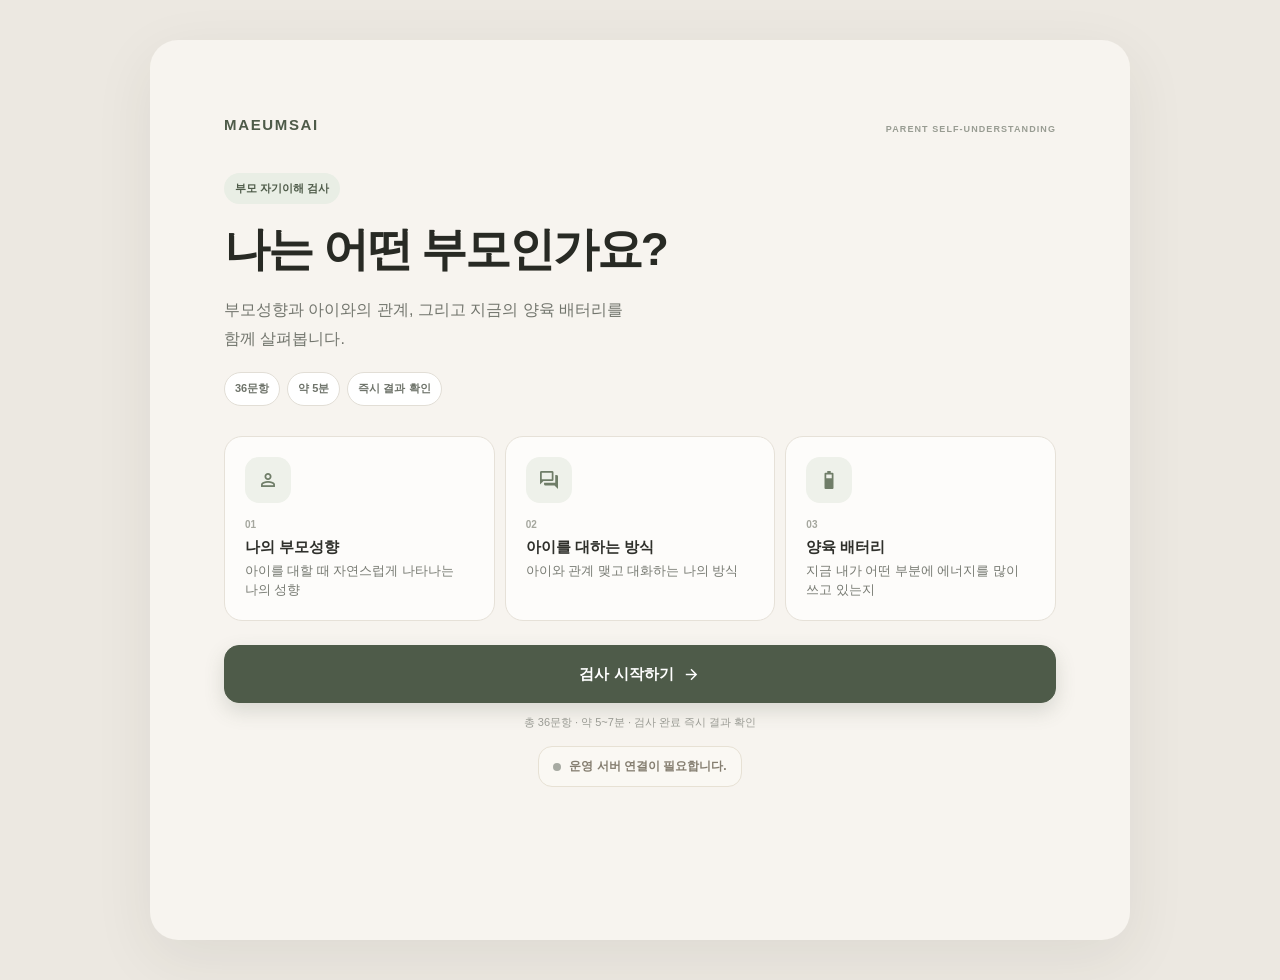
==== commit 591f8f56: "Bust cache for fixed institution test script" ====
--- a/index.html
+++ b/index.html
@@ -17,7 +17,7 @@
     <script src="https://cdn.jsdelivr.net/npm/html2canvas@1.4.1/dist/html2canvas.min.js"></script>
 
     <!-- JS -->
-    <script src="./js/script.js" defer></script>
+    <script src="./js/script.js?v=2.0.1-20261119" defer></script>
 </head>
 
 <body>
--- a/css/style.css
+++ b/css/style.css
@@ -1,1847 +1,2744 @@
-
-@charset "UTF-8";
+/* =========================================
+   마음사이 부모 자기이해 검사
+   MOBILE FIRST
+========================================= */
 
 :root{
     --bg:#F7F4EF;
-    --paper:#FFFFFF;
+
+    --green:#6F7D68;
+    --green-dark:#4E5B49;
+    --green-light:#E9EEE5;
+
+    --rose:#D7B9AE;
+    --rose-light:#F3E8E4;
+
+    --brown:#755A4C;
+    --brown-light:#F4EFE8;
+
     --text:#2F302B;
-    --sub:#686A63;
-    --green:#6F7D68;
-    --green-deep:#4E5B49;
-    --green-soft:#E9EEE5;
-    --rose:#F3E8E4;
-    --rose-deep:#755A4C;
-    --line:#E5E0D7;
-    --shadow:0 18px 50px rgba(61,60,52,.08);
-}
+    --sub:#74776D;
+
+    --line:#E6E1D8;
+    --white:#FFFFFF;
+
+    --shadow:
+        0 12px 35px
+        rgba(62,58,51,.07);
+}
+
 
 *{
+    margin:0;
+    padding:0;
     box-sizing:border-box;
 }
+
 
 html{
     scroll-behavior:smooth;
 }
 
+
 body{
-    margin:0;
+    font-family:
+        "Pretendard",
+        "Noto Sans KR",
+        -apple-system,
+        BlinkMacSystemFont,
+        "Segoe UI",
+        sans-serif;
+
     background:var(--bg);
     color:var(--text);
-    font-family:
-        Pretendard,
-        "Noto Sans KR",
-        "Apple SD Gothic Neo",
-        Arial,
-        sans-serif;
-}
+
+    line-height:1.6;
+    word-break:keep-all;
+}
+
 
 button{
+    border:0;
     font:inherit;
-}
-
-button,
-label{
-    -webkit-tap-highlight-color:transparent;
-}
+    cursor:pointer;
+}
+
+
+button:disabled{
+    cursor:default;
+    opacity:.65;
+}
+
+
+img{
+    display:block;
+    max-width:100%;
+}
+
+
+.material-symbols-outlined{
+    font-size:inherit;
+    line-height:1;
+}
+
+
+.wrap{
+    width:100%;
+    min-height:100vh;
+    margin:0 auto;
+
+    background:var(--bg);
+}
+
 
 .hide{
     display:none !important;
 }
 
-.app{
-    width:min(100%, 760px);
+
+/* =========================================
+   START
+========================================= */
+
+.start-screen{
     min-height:100vh;
-    margin:0 auto;
-}
-
-.screen{
-    min-height:100vh;
-    padding:34px 22px 54px;
-}
-
-
-/* 시작 화면 */
-
-.start-screen{
+
     display:flex;
     flex-direction:column;
     justify-content:center;
+
+    padding:42px 20px;
+}
+
+
+.start-top{
+    display:flex;
+    align-items:flex-end;
+    justify-content:space-between;
+
+    margin-bottom:36px;
+}
+
+
+.start-brand{
+    font-size:15px;
+    font-weight:800;
+
+    letter-spacing:.11em;
+
+    color:var(--green-dark);
+}
+
+
+.start-brand-sub{
+    display:none;
+
+    font-size:9px;
+    font-weight:700;
+
+    letter-spacing:.12em;
+
+    color:#989C92;
+}
+
+
+.start-hero{
+    margin-bottom:30px;
+}
+
+
+.start-badge{
+    display:inline-block;
+
+    margin-bottom:14px;
+    padding:7px 11px;
+
+    border-radius:100px;
+
+    background:var(--green-light);
+    color:var(--green-dark);
+
+    font-size:11px;
+    font-weight:700;
+}
+
+
+.start-title{
+    margin-bottom:16px;
+
+    font-size:32px;
+    font-weight:750;
+
+    line-height:1.35;
+    letter-spacing:-.045em;
+
+    color:#282A24;
+}
+
+
+.start-title em{
+    font-style:normal;
+    font-weight:550;
+
+    color:#62695E;
+}
+
+
+.start-desc{
+    max-width:430px;
+
+    font-size:15px;
+    line-height:1.8;
+
+    color:#72756D;
+}
+
+
+.landing-points{
+    display:flex;
+    flex-wrap:wrap;
+    gap:7px;
+
+    margin-top:18px;
+}
+
+.landing-points span{
+    padding:7px 10px;
+
+    border:1px solid #E2DED6;
+    border-radius:100px;
+
+    background:#FFFFFF;
+
+    font-size:11px;
+    font-weight:650;
+
+    color:#6E736A;
+}
+
+
+.start-info{
+    display:flex;
+    flex-direction:column;
+
+    gap:10px;
+
+    margin-bottom:24px;
+}
+
+
+.start-info-item{
+    display:grid;
+
+    grid-template-columns:46px 1fr;
+
+    gap:14px;
+
+    padding:16px;
+
+    border:1px solid var(--line);
+    border-radius:18px;
+
+    background:rgba(255,255,255,.72);
+}
+
+
+.info-icon{
+    display:flex;
     align-items:center;
+    justify-content:center;
+
+    width:46px;
+    height:46px;
+
+    border-radius:14px;
+
+    background:#EEF1EA;
+    color:var(--green);
+
+    font-size:22px;
+}
+
+
+.info-number{
+    display:block;
+
+    margin-bottom:2px;
+
+    font-size:10px;
+    font-weight:700;
+
+    color:#A5A79E;
+}
+
+
+.start-info-item strong{
+    display:block;
+
+    margin-bottom:3px;
+
+    font-size:15px;
+}
+
+
+.start-info-item p{
+    font-size:12.5px;
+    line-height:1.55;
+
+    color:#777A72;
+}
+
+
+.btn-start{
+    display:flex;
+    align-items:center;
+    justify-content:center;
+
+    gap:8px;
+
+    width:100%;
+
+    padding:16px 18px;
+
+    border:1px solid #4E5B49;
+    border-radius:15px;
+
+    background:#4E5B49 !important;
+    color:#FFFFFF !important;
+    opacity:1 !important;
+
+    box-shadow:0 8px 20px rgba(78,91,73,.18);
+
+    font-size:15px;
+    font-weight:700;
+
+    cursor:pointer;
+    appearance:none;
+    -webkit-appearance:none;
+
+    transition:.2s;
+}
+
+
+.btn-start:hover{
+    transform:translateY(-1px);
+    background:#43503F !important;
+    border-color:#43503F;
+}
+
+
+.btn-start .material-symbols-outlined{
+    font-size:19px;
+}
+
+
+.start-note{
+    margin-top:11px;
+
     text-align:center;
-}
-
-.campaign-label{
+
+    font-size:11px;
+
+    color:#9A9B94;
+}
+
+
+/* =========================================
+   QUIZ
+========================================= */
+
+.quiz-screen{
+    min-height:100vh;
+
+    padding:26px 18px 110px;
+}
+
+
+.quiz-header{
+    margin-bottom:42px;
+}
+
+
+.quiz-heading{
+    display:flex;
+    justify-content:space-between;
+    align-items:center;
+
+    margin-bottom:20px;
+}
+
+
+.quiz-brand{
+    font-size:13px;
+    font-weight:800;
+
+    letter-spacing:.1em;
+
+    color:var(--green-dark);
+}
+
+
+.quiz-step{
+    font-size:9px;
+    font-weight:700;
+
+    letter-spacing:.12em;
+
+    color:#9A9C94;
+}
+
+
+.quiz-progress-info{
+    display:flex;
+    justify-content:space-between;
+
+    margin-bottom:9px;
+
+    font-size:11px;
+    font-weight:700;
+
+    color:#85887F;
+}
+
+
+.current-number{
+    margin-left:3px;
+
+    font-size:14px;
+
+    color:var(--green-dark);
+}
+
+
+.quiz-total{
+    color:#B1B2AB;
+}
+
+
+.progress-bar{
+    width:100%;
+    height:6px;
+
+    overflow:hidden;
+
+    border-radius:100px;
+
+    background:#E5E1D8;
+}
+
+
+.progress-fill{
+    width:0;
+    height:100%;
+
+    border-radius:100px;
+
+    background:var(--green);
+
+    transition:width .25s ease;
+}
+
+
+.question-area{
+    margin-bottom:30px;
+}
+
+
+.question-label{
+    margin-bottom:13px;
+
+    font-size:12px;
+    line-height:1.6;
+
+    color:#8C7869;
+}
+
+
+.question-text{
+    font-size:23px;
+    font-weight:650;
+
+    line-height:1.55;
+    letter-spacing:-.035em;
+
+    color:#2A2C26;
+}
+
+
+.answer-list,
+.confirm-answer-list{
+    display:flex;
+    flex-direction:column;
+
+    gap:9px;
+}
+
+
+.answer-btn,
+.confirm-answer-list button{
+    display:flex;
+    align-items:center;
+
+    gap:12px;
+
+    width:100%;
+
+    padding:16px 17px;
+
+    text-align:left;
+
+    border:1px solid var(--line);
+    border-radius:16px;
+
+    background:#FFFFFF;
+    color:#55574F;
+
+    font-size:14px;
+
+    transition:.18s;
+}
+
+
+.answer-btn:hover,
+.confirm-answer-list button:hover{
+    border-color:#A2AB9B;
+    background:#FAFBF8;
+}
+
+
+.answer-radio{
+    width:17px;
+    height:17px;
+
+    flex-shrink:0;
+
+    border:1.5px solid #B7B9B1;
+    border-radius:50%;
+
+    background:#FFFFFF;
+
+    transition:.18s;
+}
+
+
+.answer-btn.on{
+    border-color:var(--green);
+    background:var(--green-light);
+
+    color:#3E493A;
+    font-weight:700;
+}
+
+
+.answer-btn.on .answer-radio{
+    border:5px solid var(--green);
+}
+
+
+.quiz-bottom{
+    position:fixed;
+
+    left:50%;
+    bottom:0;
+
+    width:100%;
+
+    padding:12px 18px 16px;
+
+    transform:translateX(-50%);
+
+    background:
+        linear-gradient(
+            to top,
+            var(--bg) 78%,
+            rgba(247,244,239,0)
+        );
+}
+
+
+.btn-prev{
+    display:flex;
+    align-items:center;
+    justify-content:center;
+
+    gap:6px;
+
+    width:100%;
+
+    padding:13px;
+
+    border-radius:14px;
+
+    background:#E9E4DB;
+    color:#676A62;
+
+    font-size:13px;
+    font-weight:650;
+}
+
+
+.btn-prev .material-symbols-outlined{
+    font-size:17px;
+}
+
+
+/* =========================================
+   CONFIRM
+========================================= */
+
+.confirm-screen{
+    min-height:100vh;
+
+    padding:42px 18px 90px;
+}
+
+
+.confirm-icon{
+    display:flex;
+    align-items:center;
+    justify-content:center;
+
+    width:46px;
+    height:46px;
+
+    margin-bottom:22px;
+
+    border-radius:15px;
+
+    background:#EEF1EA;
+    color:var(--green);
+
+    font-size:22px;
+}
+
+
+.confirm-label{
+    margin-bottom:9px;
+
+    font-size:12px;
+    font-weight:700;
+
+    color:var(--green);
+}
+
+
+.confirm-title{
+    margin-bottom:12px;
+
+    font-size:25px;
+
+    line-height:1.4;
+    letter-spacing:-.035em;
+}
+
+
+.confirm-desc{
+    margin-bottom:34px;
+
+    font-size:14px;
+
+    color:#777A72;
+}
+
+
+.confirm-question{
+    margin-bottom:26px;
+
+    font-size:21px;
+    font-weight:650;
+
+    line-height:1.55;
+    letter-spacing:-.03em;
+}
+
+
+.confirm-count{
+    margin-top:20px;
+
+    text-align:center;
+
+    font-size:12px;
+
+    color:#989A92;
+}
+
+
+/* =========================================
+   RESULT COMMON
+========================================= */
+
+.result-screen{
+    padding:34px 16px 84px;
+}
+
+
+.result-header{
+    margin-bottom:28px;
+}
+
+
+.result-kicker{
+    display:block;
+
+    margin-bottom:8px;
+
+    font-size:10px;
+    font-weight:800;
+
+    letter-spacing:.15em;
+
+    color:var(--green);
+}
+
+
+.result-header h1{
+    margin-bottom:11px;
+
+    font-size:29px;
+
+    line-height:1.37;
+    letter-spacing:-.045em;
+}
+
+
+.result-header p{
+    max-width:520px;
+
+    font-size:13.5px;
+    line-height:1.75;
+
+    color:#777A71;
+}
+
+
+.result-card{
+    margin-bottom:14px;
+
+    padding:20px 17px;
+
+    border:1px solid var(--line);
+    border-radius:22px;
+
+    background:#FFFFFF;
+
+    box-shadow:
+        0 8px 24px
+        rgba(67,61,52,.035);
+}
+
+
+.section-heading{
+    display:flex;
+    align-items:center;
+
+    gap:8px;
+
+    margin-bottom:15px;
+}
+
+
+.section-icon{
     display:inline-flex;
-    padding:8px 13px;
+    align-items:center;
+    justify-content:center;
+
+    width:32px;
+    height:32px;
+
+    flex-shrink:0;
+
+    border-radius:10px;
+
+    background:#EEF1EA;
+    color:var(--green);
+
+    font-size:18px;
+}
+
+
+.section-label{
+    font-size:11px;
+    font-weight:750;
+
+    color:#71786B;
+}
+
+
+/* =========================================
+   TYPE RESULT
+========================================= */
+
+.result-type{
+    display:flex;
+    flex-direction:row;
+    align-items:center;
+
+    gap:17px;
+
+    padding:20px 17px;
+
+    background:#EEF1E9;
+
+    border-color:#DDE4D8;
+}
+
+
+.result-type-visual{
+    flex:0 0 104px;
+}
+
+
+.type-card-frame{
+    position:relative;
+
+    width:104px;
+    aspect-ratio:2 / 3;
+
+    overflow:hidden;
+
+    border-radius:15px;
+
+    background:
+        linear-gradient(
+            145deg,
+            #D7DCCF,
+            #F5F1E8
+        );
+
+    box-shadow:
+        0 13px 28px
+        rgba(55,60,51,.14);
+
+    transform:rotate(-1deg);
+}
+
+
+.result-type-card{
+    position:relative;
+    z-index:2;
+
+    width:100%;
+    height:100%;
+
+    object-fit:cover;
+}
+
+
+.type-card-placeholder{
+    position:absolute;
+    inset:0;
+
+    display:flex;
+    flex-direction:column;
+    align-items:center;
+    justify-content:center;
+
+    gap:5px;
+
+    z-index:1;
+
+    color:#7B8175;
+
+    font-size:9px;
+    font-weight:800;
+
+    letter-spacing:.08em;
+}
+
+
+.type-card-placeholder .material-symbols-outlined{
+    font-size:25px;
+}
+
+
+.result-type-content{
+    min-width:0;
+    flex:1;
+}
+
+
+.result-type-content .section-heading{
+    margin-bottom:9px;
+}
+
+
+.result-type-title{
+    margin-bottom:10px;
+
+    font-size:18px;
+
+    line-height:1.45;
+    letter-spacing:-.035em;
+
+    color:#343B31;
+}
+
+
+.result-type-chips{
+    display:flex;
+    flex-wrap:wrap;
+
+    gap:5px;
+
+    margin-bottom:10px;
+}
+
+
+.result-type-chips span{
+    padding:6px 9px;
+
+    border-radius:100px;
+
+    background:#FFFFFF;
+
+    font-size:10px;
+    font-weight:650;
+
+    color:#687361;
+}
+
+.result-type-motive{
+    font-size:12px;
+
+    line-height:1.65;
+
+    color:#636A5E;
+}
+
+
+/* =========================================
+   SUMMARY
+========================================= */
+
+.result-summary{
+    background:#34382F;
+
+    border:0;
+
+    box-shadow:none;
+}
+
+
+.result-summary .section-icon{
+    background:rgba(255,255,255,.10);
+    color:#D9E0D1;
+}
+
+
+.result-summary .section-label{
+    color:#C2CBBB;
+}
+
+
+.result-summary-text{
+    font-size:16px;
+
+    line-height:1.8;
+    letter-spacing:-.02em;
+
+    color:#FFFFFF;
+}
+
+
+/* =========================================
+   HIGHLIGHT GRID
+========================================= */
+
+.result-highlight-grid{
+    display:grid;
+
+    grid-template-columns:1fr;
+
+    gap:14px;
+
+    margin-bottom:14px;
+}
+
+
+.result-child,
+.result-battery{
+    margin-bottom:0;
+}
+
+
+/* CHILD */
+
+.result-child{
+    background:var(--rose-light);
+
+    border-color:#E8D8D1;
+}
+
+
+.result-child .section-icon{
+    background:#FFFFFF;
+    color:#966E63;
+}
+
+
+.result-child-quote{
+    margin:0 0 14px;
+    padding:0;
+
+    border:0;
+
+    font-size:17px;
+    font-weight:700;
+
+    line-height:1.72;
+    letter-spacing:-.025em;
+
+    color:#73574F;
+}
+
+.child-perspective-detail{
+    display:flex;
+    flex-direction:column;
+    gap:12px;
+}
+
+.result-child-reason{
+    font-size:12.5px;
+    line-height:1.72;
+
+    color:#765F57;
+}
+
+.child-response-box{
+    padding:13px 14px;
+
+    border-radius:14px;
+
+    background:rgba(255,255,255,.72);
+}
+
+.child-response-label{
+    display:block;
+
+    margin-bottom:5px;
+
+    font-size:10px;
+    font-weight:750;
+
+    color:#956F65;
+}
+
+.result-child-action{
+    font-size:12.5px;
+    line-height:1.72;
+
+    color:#6E5B54;
+}
+
+
+/* BATTERY */
+
+.result-battery{
+    background:var(--brown-light);
+
+    border-color:#E7DDD2;
+}
+
+
+.result-battery .section-icon{
+    background:#FFFFFF;
+    color:#826555;
+}
+
+
+.battery-top{
+    display:flex;
+    align-items:center;
+    justify-content:space-between;
+
+    gap:14px;
+
+    margin-bottom:13px;
+}
+
+
+.battery-name{
+    margin-bottom:4px;
+
+    font-size:18px;
+
+    color:#684F42;
+}
+
+
+.battery-state{
+    display:block;
+
+    max-width:190px;
+
+    font-size:12px;
+    font-weight:650;
+
+    line-height:1.5;
+
+    color:#846A5A;
+}
+
+
+.battery-percent{
+    display:flex;
+    align-items:center;
+    justify-content:center;
+
+    width:68px;
+    height:68px;
+
+    flex-shrink:0;
+
+    border:6px solid #DAC7B8;
+    border-radius:50%;
+
+    background:#FFFFFF;
+}
+
+
+.battery-number{
+    font-size:17px;
+    font-weight:800;
+
+    color:#715748;
+}
+
+
+.battery-line{
+    width:100%;
+    height:7px;
+
+    margin-bottom:13px;
+
+    overflow:hidden;
+
+    border-radius:100px;
+
+    background:#E5DAD1;
+}
+
+
+.battery-line-fill{
+    width:0;
+    height:100%;
+
+    border-radius:100px;
+
+    background:#8B6E5E;
+
+    transition:width .35s ease;
+}
+
+
+.battery-text{
+    font-size:12.5px;
+
+    line-height:1.7;
+
+    color:#766A61;
+}
+
+
+.battery-detail{
+    display:flex;
+    flex-direction:column;
+    gap:12px;
+
+    margin-top:18px;
+}
+
+.battery-detail-item,
+.battery-now{
+    padding:14px 15px;
+
+    border-radius:14px;
+
+    background:rgba(255,255,255,.58);
+}
+
+.battery-detail-label{
+    display:block;
+
+    margin-bottom:6px;
+
+    font-size:10px;
+    font-weight:750;
+
+    color:#8A6F5F;
+}
+
+.battery-meaning,
+.battery-sign,
+.battery-text{
+    font-size:12.5px;
+
+    line-height:1.72;
+
+    color:#6F655E;
+}
+
+.battery-now{
+    margin-top:12px;
+
+    background:#FFFFFF;
+}
+
+
+/* =========================================
+   PRACTICE
+========================================= */
+
+.practice-heading{
+    margin-bottom:3px;
+
+    font-size:18px;
+
+    color:#35382F;
+}
+
+
+.practice-desc{
+    margin-bottom:16px;
+
+    font-size:12.5px;
+
+    color:#80827A;
+}
+
+
+.practice-list{
+    display:flex;
+    flex-direction:column;
+
+    gap:8px;
+}
+
+
+.practice-item{
+    width:100%;
+
+    padding:15px;
+
+    text-align:left;
+
+    border:1px solid #E4E0D8;
+    border-radius:15px;
+
+    background:#FAF9F6;
+
+    transition:.18s;
+}
+
+
+.practice-item:hover{
+    border-color:#A3AC9B;
+}
+
+
+.practice-item.on{
+    border-color:#78866F;
+
+    background:#EAF0E6;
+}
+
+
+.practice-category{
+    display:block;
+
+    margin-bottom:4px;
+
+    font-size:10px;
+    font-weight:700;
+
+    color:#87907F;
+}
+
+
+.practice-item strong{
+    display:block;
+
+    margin-bottom:4px;
+
+    font-size:14px;
+
+    color:#3A3D35;
+}
+
+
+.practice-item p{
+    font-size:12px;
+
+    line-height:1.62;
+
+    color:#777970;
+}
+
+
+.practice-selected{
+    margin-top:15px;
+
+    padding:17px;
+
+    border-radius:16px;
+
+    background:var(--green-dark);
+    color:#FFFFFF;
+}
+
+
+.practice-selected-label{
+    display:block;
+
+    margin-bottom:5px;
+
+    font-size:10px;
+    font-weight:700;
+
+    opacity:.75;
+}
+
+
+.practice-selected-title{
+    display:block;
+
+    margin-bottom:5px;
+
+    font-size:16px;
+}
+
+
+.practice-selected-text{
+    display:block;
+
+    font-size:12px;
+
+    line-height:1.65;
+
+    opacity:.9;
+}
+
+
+/* =========================================
+   ATTITUDE
+========================================= */
+
+.attitude-intro{
+    margin:-3px 0 16px;
+
+    font-size:12.5px;
+    line-height:1.7;
+
+    color:#777A72;
+}
+
+.attitude-overview{
+    display:grid;
+    grid-template-columns:1fr;
+    gap:9px;
+
+    margin-bottom:16px;
+}
+
+.attitude-overview-item{
+    padding:13px 14px;
+
+    border:1px solid #ECE8E1;
+    border-radius:14px;
+
+    background:#FAF9F6;
+}
+
+.attitude-overview-item strong{
+    display:block;
+
+    margin-bottom:4px;
+
+    font-size:13px;
+
+    color:#4F554B;
+}
+
+.attitude-overview-item p{
+    font-size:11.5px;
+    line-height:1.62;
+
+    color:#7A7C74;
+}
+
+.attitude-overview-item.is-strength{
+    border-color:#D9E3D4;
+    background:#EEF3EA;
+}
+
+.attitude-overview-item.is-caution{
+    border-color:#E8D8D1;
+    background:#F8EEEA;
+}
+
+.attitude-strength,
+.attitude-caution{
+    padding:15px 0;
+}
+
+.attitude-strength{
+    border-bottom:1px solid #ECE9E2;
+}
+
+.attitude-small-label{
+    display:flex;
+    align-items:center;
+
+    gap:5px;
+
+    margin-bottom:7px;
+
+    font-size:10px;
+    font-weight:700;
+
+    color:#99796A;
+}
+
+.attitude-small-label .material-symbols-outlined{
+    font-size:15px;
+}
+
+.attitude-strength h3,
+.attitude-caution h3{
+    margin-bottom:6px;
+
+    font-size:16px;
+}
+
+.attitude-strength-meaning,
+.attitude-caution-meaning{
+    margin-bottom:7px;
+
+    font-size:11.5px;
+    line-height:1.65;
+
+    color:#8A8C84;
+}
+
+.attitude-strength-text,
+.attitude-caution-text{
+    font-size:12.5px;
+
+    line-height:1.68;
+
+    color:#74776E;
+}
+
+.attitude-guide-box{
+    margin-top:10px;
+    padding:12px 13px;
+
+    border-radius:12px;
+
+    background:#F2F5EF;
+}
+
+.attitude-guide-box span{
+    display:block;
+
+    margin-bottom:4px;
+
+    font-size:10px;
+    font-weight:750;
+
+    color:#6E7A67;
+}
+
+.attitude-guide-box p{
+    font-size:12px;
+    line-height:1.65;
+
+    color:#656C61;
+}
+
+.attitude-guide-box.caution-guide{
+    background:#F8F0ED;
+}
+
+.attitude-guide-box.caution-guide span{
+    color:#956F65;
+}
+
+.attitude-balance-text{
+    margin-top:10px;
+
+    padding:12px;
+
+    border-radius:12px;
+
+    background:#F7F6F2;
+
+    font-size:12px;
+    line-height:1.65;
+
+    color:#6E7068;
+}
+
+@media (min-width:768px){
+
+    .attitude-overview{
+        grid-template-columns:1fr 1fr;
+    }
+
+}
+
+
+/* =========================================
+   SAVE
+========================================= */
+
+.result-save-area{
+    margin-top:20px;
+    padding:22px 18px;
+
+    text-align:center;
+
+    border:1px solid #DDE4D8;
+    border-radius:20px;
+
+    background:#EEF1E9;
+}
+
+
+.save-icon{
+    display:flex;
+    align-items:center;
+    justify-content:center;
+
+    width:42px;
+    height:42px;
+
+    margin:0 auto 11px;
+
+    border-radius:13px;
+
+    background:#FFFFFF;
+    color:var(--green);
+
+    font-size:21px;
+}
+
+
+.result-save-title{
+    margin-bottom:4px;
+
+    font-size:16px;
+    font-weight:750;
+
+    color:#3C4438;
+}
+
+
+.result-save-desc{
+    margin-bottom:14px;
+
+    font-size:12px;
+    line-height:1.6;
+
+    color:#747A6E;
+}
+
+
+.btn-result-save{
+    display:flex;
+    align-items:center;
+    justify-content:center;
+
+    gap:7px;
+
+    width:100%;
+
+    padding:14px 16px;
+
+    border-radius:14px;
+
+    background:var(--green-dark);
+    color:#FFFFFF;
+
+    font-size:14px;
+    font-weight:700;
+}
+
+
+.btn-result-save .material-symbols-outlined{
+    font-size:18px;
+}
+
+
+.btn-restart{
+    width:100%;
+
+    margin-top:10px;
+    padding:13px;
+
+    background:transparent;
+    color:#81837B;
+
+    font-size:12px;
+
+    text-decoration:underline;
+}
+
+
+/* =========================================
+   TABLET
+========================================= */
+
+@media (min-width:768px){
+
+    .wrap{
+        max-width:760px;
+    }
+
+
+    .start-screen{
+        padding:58px 42px;
+    }
+
+
+    .start-brand-sub{
+        display:block;
+    }
+
+
+    .start-title{
+        font-size:40px;
+    }
+
+
+    .start-info{
+        display:grid;
+
+        grid-template-columns:repeat(3,1fr);
+    }
+
+
+    .start-info-item{
+        display:flex;
+        flex-direction:column;
+
+        min-height:185px;
+
+        padding:20px;
+    }
+
+
+    .quiz-screen,
+    .confirm-screen{
+        padding-left:42px;
+        padding-right:42px;
+    }
+
+
+    .quiz-bottom{
+        max-width:760px;
+        padding-left:42px;
+        padding-right:42px;
+    }
+
+
+    .question-text{
+        font-size:27px;
+    }
+
+
+    .result-screen{
+        padding:48px 30px 96px;
+    }
+
+
+    .result-header h1{
+        font-size:34px;
+    }
+
+
+    .result-card{
+        padding:26px 24px;
+    }
+
+
+    .result-type{
+        gap:30px;
+
+        padding:30px;
+    }
+
+
+    .result-type-visual{
+        flex-basis:185px;
+    }
+
+
+    .type-card-frame{
+        width:185px;
+
+        border-radius:20px;
+    }
+
+
+    .result-type-title{
+        font-size:24px;
+    }
+
+
+    .result-type-motive{
+        font-size:14px;
+    }
+
+
+    .result-type-chips span{
+        font-size:11px;
+    }
+
+
+    .result-highlight-grid{
+        grid-template-columns:1fr 1fr;
+    }
+
+
+    .result-summary-text{
+        font-size:18px;
+    }
+
+
+    .result-child-text{
+        font-size:19px;
+    }
+
+}
+
+
+/* =========================================
+   PC
+========================================= */
+
+@media (min-width:1200px){
+
+    body{
+        padding:40px 0;
+
+        background:#ECE8E1;
+    }
+
+
+    .wrap{
+        max-width:980px;
+
+        overflow:hidden;
+
+        border-radius:28px;
+
+        background:var(--bg);
+
+        box-shadow:
+            0 18px 60px
+            rgba(53,49,43,.08);
+    }
+
+
+    .start-screen{
+        min-height:calc(100vh - 80px);
+
+        padding:70px 74px;
+    }
+
+
+    .start-title{
+        font-size:46px;
+    }
+
+
+    .start-desc{
+        font-size:16px;
+    }
+
+
+    .quiz-screen,
+    .confirm-screen{
+        min-height:calc(100vh - 80px);
+
+        padding-left:74px;
+        padding-right:74px;
+    }
+
+
+    .quiz-bottom{
+        bottom:40px;
+
+        max-width:980px;
+
+        padding-left:74px;
+        padding-right:74px;
+
+        border-radius:0 0 28px 28px;
+    }
+
+
+    .question-text{
+        max-width:760px;
+
+        font-size:30px;
+    }
+
+
+    .answer-list{
+        max-width:760px;
+    }
+
+
+    .result-screen{
+        padding:58px 46px 110px;
+    }
+
+
+    .result-header h1{        font-size:38px;
+    }
+
+
+    .result-type{
+        gap:42px;
+
+        padding:36px;
+    }
+
+
+    .result-type-visual{
+        flex-basis:220px;
+    }
+
+
+    .type-card-frame{
+        width:220px;
+    }
+
+
+    .result-type-title{
+        font-size:28px;
+    }
+
+
+    .result-summary-text{
+        font-size:19px;
+    }
+
+
+    .result-highlight-grid{
+        gap:18px;
+    }
+
+}
+
+
+/* =========================================
+   CAPTURE IMAGE
+========================================= */
+
+.capture-area{
+    position:fixed;
+
+    left:calc(100vw + 40px);
+    top:0;
+
+    width:1080px;
+    min-height:1350px;
+
+    padding:72px;
+
+    background:#F7F4EF;
+
+    color:#2F302B;
+
+    pointer-events:none;
+}
+
+
+.capture-header{
+    display:flex;
+    align-items:center;
+    justify-content:space-between;
+
+    margin-bottom:48px;
+}
+
+
+.capture-brand{
+    font-size:29px;
+    font-weight:800;
+
+    letter-spacing:.05em;
+
+    color:#4E5B49;
+}
+
+
+.capture-header span{
+    font-size:17px;
+    font-weight:800;
+
+    letter-spacing:.13em;
+
+    color:#7B806F;
+}
+
+
+.capture-type{
+    display:flex;
+    align-items:center;
+
+    gap:48px;
+
+    margin-bottom:28px;
+    padding:40px;
+
+    border-radius:34px;
+
+    background:#EEF1E9;
+}
+
+
+.capture-card-frame{
+    width:250px;
+    aspect-ratio:2 / 3;
+
+    overflow:hidden;
+
+    flex-shrink:0;
+
+    border-radius:24px;
+
+    background:#DDE3D8;
+
+    box-shadow:
+        0 18px 45px
+        rgba(60,65,55,.13);
+}
+
+
+.capture-type-card{
+    width:100%;
+    height:100%;
+
+    object-fit:cover;
+}
+
+
+.capture-type-content{
+    flex:1;
+}
+
+
+.capture-label{
+    display:block;
+
+    margin-bottom:10px;
+
+    font-size:17px;
+    font-weight:750;
+
+    color:#78816F;
+}
+
+
+.capture-type-title{
+    margin-bottom:18px;
+
+    font-size:37px;
+
+    line-height:1.42;
+    letter-spacing:-.035em;
+}
+
+
+.capture-type-chips{
+    display:flex;
+    flex-wrap:wrap;
+
+    gap:9px;
+}
+
+
+.capture-type-chips span{
+    padding:10px 15px;
+
+    border-radius:100px;
+
+    background:#FFFFFF;
+
+    font-size:16px;
+    font-weight:650;
+
+    color:#66715F;
+}
+
+
+.capture-summary{
+    margin-bottom:26px;
+    padding:35px 38px;
+
+    border-radius:30px;
+
+    background:#34382F;
+    color:#FFFFFF;
+}
+
+
+.capture-summary .capture-label{
+    color:#C4CDBD;
+}
+
+
+.capture-summary-text{
+    font-size:26px;
+
+    line-height:1.72;
+}
+
+
+.capture-child{
+    margin-bottom:26px;
+    padding:31px 35px;
+
+    border-radius:28px;
+
+    background:#F3E8E4;
+}
+
+
+.capture-child-text{
+    font-size:27px;
+    font-weight:650;
+
+    line-height:1.62;
+
+    color:#75594F;
+}
+
+
+.capture-bottom{
+    display:grid;
+
+    grid-template-columns:1fr 1fr;
+
+    gap:22px;
+}
+
+
+.capture-battery,
+.capture-practice{
+    padding:29px;
+
+    border:1px solid #E7E2D9;
+    border-radius:26px;
+
+    background:#FFFFFF;
+}
+
+
+.capture-battery-name,
+.capture-practice-title{
+    display:block;
+
+    font-size:23px;
+
+    line-height:1.48;
+}
+
+
+.capture-battery-percent{
+    display:block;
+
+    margin-top:9px;
+
+    font-size:36px;
+    font-weight:800;
+
+    color:#755A4C;
+}
+
+
+.capture-footer{
+    margin-top:35px;
+
+    text-align:center;
+
+    font-size:14px;
+
+    letter-spacing:.08em;
+
+    color:#999B93;
+}
+
+
+/* =========================================================
+   상세 결과 인쇄 기능 - 기존 검사에 추가
+========================================================= */
+.btn-print-report{
+    width:100%;
+    min-height:56px;
+    margin-top:12px;
+    display:flex;
+    align-items:center;
+    justify-content:center;
+    gap:8px;
+    border:1px solid #6F7D68;
+    border-radius:16px;
+    background:#fff;
+    color:#4E5B49;
+    font-size:15px;
+    font-weight:700;
+    cursor:pointer;
+}
+.btn-print-report:hover{background:#E9EEE5}
+.btn-print-report .material-symbols-outlined{font-size:21px}
+.print-guide{margin:9px 0 0;text-align:center;font-size:12px;line-height:1.6;color:#8B877F}
+.print-report{display:none}
+
+@page{size:A4;margin:0}
+
+@media print{
+    html,body{
+        width:210mm;
+        margin:0!important;
+        padding:0!important;
+        background:#fff!important;
+        -webkit-print-color-adjust:exact!important;
+        print-color-adjust:exact!important;
+    }
+
+    body > *{display:none!important}
+    body > .print-report{display:block!important}
+
+    .print-report{
+        width:210mm;
+        margin:0;
+        padding:0;
+        background:#fff;
+        color:#2F302B;
+        font-family:Arial,"Noto Sans KR",sans-serif;
+    }
+
+    .print-page{
+        position:relative;
+        width:210mm;
+        height:297mm;
+        padding:15mm 17mm 14mm;
+        box-sizing:border-box;
+        overflow:hidden;
+        background:#fff;
+        break-after:page;
+        page-break-after:always;
+    }
+    .print-page:last-child{break-after:auto;page-break-after:auto}
+
+    .print-header{
+        display:flex;
+        justify-content:space-between;
+        align-items:flex-start;
+        padding-bottom:5mm;
+        border-bottom:1px solid #DED9D1;
+    }
+    .print-brand{margin:0;font-size:8.5pt;font-weight:800;letter-spacing:.18em;color:#4E5B49}
+    .print-report-name{margin:1.5mm 0 0;font-size:8pt;color:#8A857C}
+    .print-page-number{
+        display:flex;align-items:center;justify-content:center;
+        width:9mm;height:9mm;border-radius:50%;background:#E9EEE5;
+        color:#4E5B49;font-size:8pt;font-weight:700
+    }
+
+    .print-intro{padding:9mm 0 6mm}
+    .print-eyebrow{margin:0 0 3mm;font-size:7.5pt;font-weight:700;letter-spacing:.14em;color:#8E9489}
+    .print-intro h1{margin:0;font-size:21pt;line-height:1.32;letter-spacing:-.045em;font-weight:800}
+    .print-intro>p:last-child{max-width:150mm;margin:4mm 0 0;font-size:8.7pt;line-height:1.7;color:#67675F}
+
+    .print-page-top{margin-top:9mm}
+    .print-section{margin-top:5.5mm}
+    .print-section-head{display:flex;align-items:flex-start;gap:3.5mm;margin-bottom:4mm}
+    .print-section-head>span{
+        flex:0 0 auto;display:flex;align-items:center;justify-content:center;
+        width:8mm;height:8mm;border-radius:50%;background:#6F7D68;color:#fff;
+        font-size:7.5pt;font-weight:700
+    }
+    .print-section-head p{margin:0 0 1mm;font-size:6.8pt;font-weight:700;letter-spacing:.11em;color:#9B968D}
+    .print-section-head h2{margin:0;font-size:15pt;line-height:1.35;letter-spacing:-.035em}
+    .print-section-head.compact{margin-bottom:3mm}
+    .print-small-label{margin:0 0 2mm;font-size:7.5pt;line-height:1.4;font-weight:700;color:#7D8478}
+    .print-lead{margin:0 0 5mm;font-size:8.5pt;line-height:1.65;color:#66665F}
+
+    .print-type-summary{
+        display:grid;grid-template-columns:39mm 1fr;gap:7mm;align-items:center;
+        padding:5mm;border-radius:5mm;background:#F7F4EF
+    }
+    .print-type-image{width:39mm;height:49mm;border-radius:4mm;object-fit:cover;background:#EBE8E1}
+    .print-type-title{margin:0;font-size:15.5pt;line-height:1.35}
+    .print-type-chips{display:flex;flex-wrap:wrap;gap:1.5mm;margin:2.5mm 0 3mm}
+    .print-type-chips span{padding:1.2mm 2.5mm;border-radius:99px;background:#E9EEE5;color:#4E5B49;font-size:7.3pt;font-weight:700}
+    .print-type-motive{margin:0;font-size:8.4pt;line-height:1.65;color:#5E5E57}
+
+    .print-strength-grid{display:grid;grid-template-columns:repeat(3,1fr);gap:3mm}
+    .print-strength-grid>div{min-height:29mm;padding:3.8mm;border:1px solid #E4DFD6;border-radius:3.5mm}
+    .print-strength-grid strong{display:block;margin-bottom:1.5mm;font-size:9pt;color:#4E5B49}
+    .print-strength-grid p{margin:0;font-size:7.7pt;line-height:1.52;color:#67675F}
+
+    .print-worry-box{margin-top:4.5mm;padding:4mm 5mm;border-left:1.2mm solid #CBAEA2;background:#F8EFEC}
+    .print-worry-box>p:last-child{margin:0;font-size:8pt;line-height:1.62;color:#655D59}
+    .print-key-box{margin-top:4mm;padding:4.5mm;text-align:center;border-radius:4mm;background:#403E39;color:#fff}
+    .print-key-box>p{margin:0 0 1.5mm;font-size:7pt;opacity:.72}
+    .print-key-box strong{display:block;font-size:12pt;line-height:1.45}
+    .print-key-box span{display:block;margin-top:1.5mm;font-size:7.8pt;line-height:1.5;opacity:.85}
+
+    .print-attitude-bars,.print-battery-bars{display:grid;gap:4mm}
+    .print-meter-item>div:first-child{display:flex;justify-content:space-between;align-items:center;margin-bottom:1.5mm}
+    .print-meter-item span{font-size:8.5pt;font-weight:600}
+    .print-meter-item strong{font-size:9.5pt;color:#4E5B49}
+    .print-meter-track{height:3mm;overflow:hidden;border-radius:99px;background:#E7E3DC}
+    .print-meter-track i{display:block;height:100%;border-radius:inherit;background:#6F7D68}
+
+    .print-attitude-highlight,.print-attitude-caution{
+        margin-top:7mm;padding:5.5mm;border-radius:5mm
+    }
+    .print-attitude-highlight{background:#E9EEE5}
+    .print-attitude-caution{background:#F8EFEC}
+    .print-attitude-highlight h3,.print-attitude-caution h3{margin:0 0 2.5mm;font-size:13pt;line-height:1.4}
+    .print-attitude-highlight>p:not(.print-small-label),.print-attitude-caution>p:not(.print-small-label){margin:0;font-size:8.3pt;line-height:1.65;color:#5F625B}
+    .print-attitude-highlight>strong,.print-attitude-caution>strong{display:block;margin-top:3mm;padding-top:3mm;border-top:1px solid rgba(80,80,70,.12);font-size:8.3pt;line-height:1.55}
+
+    .print-battery-focus{margin-top:7mm;padding:5.5mm;text-align:center;border-radius:5mm;background:#F3E8E4}
+    .print-battery-focus>p:first-child{margin:0 0 1.5mm;font-size:7.5pt;font-weight:700;color:#866E64}
+    .print-battery-focus h3{margin:0;font-size:14pt}
+    .print-battery-focus>strong{display:block;margin:2mm 0;font-size:25pt;line-height:1;color:#755A4C}
+    .print-battery-focus>p:last-child{margin:2.5mm auto 0;max-width:135mm;font-size:8.2pt;line-height:1.55}
+
+    .print-recharge-box{margin-top:5mm;padding:5mm;border:1px solid #D9DFD4;border-radius:4mm}
+    .print-recharge-box>p{margin:0;font-size:8pt;line-height:1.6;color:#61625C}
+    .print-recharge-box .recharge-label{margin-top:4mm}
+    .print-recharge-box h3{margin:0 0 2mm;font-size:12pt;line-height:1.4;color:#4E5B49}
+
+    .print-soft-message{margin-top:6mm;padding:5mm;text-align:center;background:#F7F4EF}
+    .print-soft-message strong{display:block;font-size:10.5pt;line-height:1.45}
+    .print-soft-message p{margin:1.5mm 0 0;font-size:7.8pt;line-height:1.5;color:#6E6D66}
+
+    .print-child-parent-grid{display:grid;grid-template-columns:1fr 1fr;gap:5mm;margin-top:5mm}
+    .print-child-box,.print-parent-box{min-height:105mm;padding:5.5mm;border-radius:5mm}
+    .print-child-box{background:#F3E8E4}
+    .print-parent-box{background:#E9EEE5}
+    .print-child-box blockquote{margin:6mm 0 4mm;padding:0;border:0;font-size:14pt;line-height:1.5;font-weight:800;color:#604B42}
+    .print-child-reason,.print-parent-need-text{margin:0;font-size:8pt;line-height:1.62}
+    .print-child-action-wrap{margin-top:5mm;padding-top:3.5mm;border-top:1px solid rgba(117,90,76,.2)}
+    .print-child-action-wrap span{display:block;margin-bottom:1.5mm;font-size:7pt;color:#866E64}
+    .print-child-action-wrap strong{display:block;font-size:9pt;line-height:1.5}
+    .print-parent-box h3{margin:6mm 0 3mm;font-size:13pt;line-height:1.45;color:#445140}
+    .print-integrated-wrap{margin-top:5mm;padding-top:4mm;border-top:1px solid rgba(78,91,73,.2)}
+    .print-integrated-wrap span{display:block;margin-bottom:1.5mm;font-size:7pt;color:#6F7D68;font-weight:700}
+    .print-integrated-wrap p{margin:0;font-size:8pt;line-height:1.58}
+
+    .print-weekly-action{margin-top:6mm;padding:5mm;text-align:center;border:1px solid #D7D2C9;border-radius:5mm}
+    .print-weekly-action>p{margin:0;font-size:7.5pt;color:#88837B}
+    .print-weekly-action h3{margin:1mm 0 3mm;font-size:12pt}
+    .print-practice-title{display:block;padding:3.5mm;border-radius:3mm;background:#403E39;color:#fff;font-size:10pt;line-height:1.45}
+    .print-practice-text{margin:2.5mm 0 0;font-size:7.8pt;line-height:1.5;color:#66665F}
+
+    .print-final-message{margin-top:5mm;text-align:center}
+    .print-final-message p{margin:0;font-size:8.5pt;line-height:1.6;color:#77736C}
+    .print-final-message strong{display:block;margin-top:2mm;font-size:12pt;line-height:1.5}
+    .print-disclaimer{margin-top:5mm;padding-top:3mm;border-top:1px solid #DFDAD2}
+    .print-disclaimer strong{font-size:7.5pt}
+    .print-disclaimer p{margin:1mm 0 0;font-size:6.3pt;line-height:1.45;color:#8B877F}
+
+    .print-footer{
+        position:absolute;left:17mm;right:17mm;bottom:9mm;
+        display:flex;justify-content:space-between;align-items:flex-end;
+        padding-top:3mm;border-top:1px solid #E1DDD5;font-size:6.8pt;color:#969188
+    }
+    .print-footer strong{font-size:7pt;color:#6F7D68}
+    .print-final-footer>div{display:flex;align-items:center;gap:3mm}
+    .print-final-footer>div strong{font-size:9pt;color:#4E5B49}
+
+    .print-report *, .print-report *::before, .print-report *::after{
+        box-shadow:none!important;text-shadow:none!important;animation:none!important;transition:none!important
+    }
+}
+
+
+/* =========================================================
+   조사 기본정보 화면
+========================================================= */
+
+.profile-screen{
+    width:min(100%, 760px);
+    margin:0 auto;
+    padding:48px 24px 72px;
+}
+
+.profile-header{
+    display:flex;
+    align-items:flex-end;
+    justify-content:space-between;
+    gap:16px;
+    padding-bottom:18px;
+    border-bottom:1px solid var(--line);
+}
+
+.profile-brand{
+    margin:0;
+    color:var(--green-deep);
+    font-size:14px;
+    font-weight:800;
+    letter-spacing:.16em;
+}
+
+.profile-step{
+    color:#97958d;
+    font-size:11px;
+    font-weight:700;
+    letter-spacing:.12em;
+}
+
+.profile-intro{
+    padding:42px 0 34px;
+}
+
+.profile-badge{
+    display:inline-flex;
+    padding:8px 12px;
     border-radius:999px;
     background:var(--green-soft);
     color:var(--green-deep);
-    font-size:12px;
-    font-weight:800;
-}
-
-.start-visual{
-    display:flex;
-    align-items:center;
-    justify-content:center;
-    gap:12px;
-    margin:28px 0 18px;
-}
-
-.start-visual span{
-    display:flex;
-    align-items:center;
-    justify-content:center;
-    width:58px;
-    height:58px;
-    border:1px solid var(--line);
-    border-radius:50%;
-    background:#fff;
-    color:var(--green-deep);
-    font-size:14px;
-    font-weight:800;
-    box-shadow:var(--shadow);
-}
-
-.start-visual i{
-    display:block;
-    width:34px;
-    height:1px;
-    background:var(--green);
-}
-
-.brand{
-    margin:0 0 13px;
-    color:var(--green);
-    font-size:11px;
-    font-weight:900;
-    letter-spacing:.18em;
-}
-
-.start-screen h1{
+    font-size:13px;
+    font-weight:700;
+}
+
+.profile-intro h2{
+    margin:16px 0 14px;
+    color:var(--text);
+    font-size:clamp(28px, 5vw, 42px);
+    line-height:1.35;
+    letter-spacing:-.045em;
+}
+
+.profile-intro p{
+    max-width:620px;
     margin:0;
-    font-size:clamp(34px, 7vw, 52px);
-    line-height:1.24;
-    letter-spacing:-.055em;
-}
-
-.test-subtitle{
-    margin:14px 0 0;
-    color:var(--green-deep);
-    font-size:15px;
-    font-weight:800;
-    letter-spacing:-.02em;
-}
-
-.start-copy{
-    margin:22px 0 0;
-    color:var(--sub);
+    color:var(--text-sub);
     font-size:15px;
     line-height:1.75;
 }
 
-.start-copy strong{
-    color:var(--green-deep);
-}
-
-.start-info{
-    display:flex;
-    justify-content:center;
-    flex-wrap:wrap;
-    gap:8px;
-    margin:24px 0 22px;
-}
-
-.start-info span{
-    padding:8px 12px;
-    border:1px solid var(--line);
-    border-radius:999px;
-    background:#fff;
-    color:#72736D;
-    font-size:12px;
-    font-weight:700;
-}
-
-.btn-start{
-    width:min(100%, 390px);
-    min-height:60px;
-    border:0;
-    border-radius:18px;
-    background:var(--green-deep);
-    color:#fff;
-    font-size:16px;
-    font-weight:900;
-    cursor:pointer;
-    box-shadow:0 12px 28px rgba(78,91,73,.22);
-}
-
-.btn-start:hover{
-    background:var(--green);
-}
-
-.start-note{
-    max-width:550px;
-    margin:22px 0 0;
-    color:#8A8880;
-    font-size:11px;
-    line-height:1.65;
-}
-
-
-
-
-/* 자녀 연령 선택 */
-
-.age-screen{
-    display:flex;
-    flex-direction:column;
-    justify-content:center;
-}
-
-.age-header{
-    display:flex;
-    align-items:center;
-    justify-content:space-between;
-    padding-bottom:17px;
-    border-bottom:1px solid var(--line);
-}
-
-.age-header>span{
-    color:#96938A;
-    font-size:11px;
-    font-weight:800;
-    letter-spacing:.1em;
-}
-
-.age-intro{
-    padding:38px 0 26px;
-}
-
-.age-label{
-    margin:0 0 12px;
-    color:var(--green);
-    font-size:12px;
-    font-weight:800;
-}
-
-.age-intro h2{
+.profile-form{
+    display:grid;
+    gap:18px;
+}
+
+.profile-field{
     margin:0;
-    font-size:clamp(30px, 7vw, 45px);
-    line-height:1.3;
-    letter-spacing:-.05em;
-}
-
-.age-intro>p:last-child{
-    margin:17px 0 0;
-    color:var(--sub);
-    font-size:14px;
-    line-height:1.7;
-}
-
-.age-options{
-    display:grid;
-    grid-template-columns:repeat(2, 1fr);
-    gap:11px;
-}
-
-.age-option{
-    min-height:88px;
-    padding:17px;
-    border:1px solid var(--line);
-    border-radius:18px;
-    background:#fff;
-    color:var(--text);
-    text-align:left;
-    cursor:pointer;
-    transition:.18s ease;
-}
-
-.age-option:hover{
-    border-color:#B7C1B2;
-    background:var(--green-soft);
-    transform:translateY(-1px);
-}
-
-.age-option strong{
-    display:block;
-    margin-bottom:5px;
-    font-size:16px;
-}
-
-.age-option span{
-    color:#8A8880;
-    font-size:11px;
-}
-
-.age-option:hover span{
-    color:var(--green-deep);
-}
-
-.btn-age-back{
-    width:100%;
-    min-height:52px;
-    margin-top:15px;
-    border:1px solid var(--line);
-    border-radius:15px;
-    background:transparent;
-    color:var(--sub);
-    font-weight:800;
-    cursor:pointer;
-}
-
-@media (max-width:460px){
-    .age-options{
-        grid-template-columns:1fr 1fr;
-    }
-
-    .age-option{
-        min-height:80px;
-        padding:14px;
-    }
-}
-
-
-/* 검사 화면 */
-
-.quiz-screen{
-    display:flex;
-    flex-direction:column;
-}
-
-.quiz-header{
-    position:sticky;
-    top:0;
-    z-index:10;
-    margin:-34px -22px 0;
-    padding:20px 22px 14px;
-    background:rgba(247,244,239,.96);
-    backdrop-filter:blur(12px);
-}
-
-.quiz-topline{
-    display:flex;
-    justify-content:space-between;
-    align-items:center;
-    margin-bottom:11px;
-}
-
-.brand-small{
-    color:var(--green);
-    font-size:10px;
-    font-weight:900;
-    letter-spacing:.17em;
-}
-
-.question-count{
-    color:#8A8880;
-    font-size:12px;
-}
-
-.question-count strong{
-    color:var(--green-deep);
-    font-size:16px;
-}
-
-.progress-track{
-    height:5px;
-    overflow:hidden;
-    border-radius:999px;
-    background:#E2DED5;
-}
-
-.progress-bar{
-    display:block;
-    width:0;
-    height:100%;
-    border-radius:inherit;
-    background:var(--green);
-    transition:width .25s ease;
-}
-
-.quiz-body{
-    flex:1;
-    padding:45px 0 32px;
-}
-
-.quiz-guide{
-    margin:0 0 16px;
-    color:#949189;
-    font-size:12px;
-    line-height:1.55;
-}
-
-.question-title{
-    margin:0 0 30px;
-    font-size:clamp(26px, 6vw, 38px);
-    line-height:1.38;
-    letter-spacing:-.045em;
-}
-
-.choice-list{
-    display:grid;
-    gap:12px;
-}
-
-.choice-item{
-    position:relative;
-    width:100%;
-    min-height:86px;
-    padding:18px 18px 18px 58px;
-    border:1px solid var(--line);
-    border-radius:19px;
-    background:#fff;
-    color:var(--text);
-    text-align:left;
-    line-height:1.58;
-    cursor:pointer;
-    box-shadow:0 8px 24px rgba(61,60,52,.035);
-    transition:
-        transform .16s ease,
-        border-color .16s ease,
-        background .16s ease;
-}
-
-.choice-item:hover{
-    transform:translateY(-1px);
-    border-color:#B9C3B4;
-}
-
-.choice-item.on{
-    border-color:var(--green);
-    background:var(--green-soft);
-}
-
-.choice-letter{
-    position:absolute;
-    top:18px;
-    left:17px;
-    display:flex;
-    align-items:center;
-    justify-content:center;
-    width:27px;
-    height:27px;
-    border-radius:50%;
-    background:#F1EFEA;
-    color:#88867E;
-    font-size:12px;
-    font-weight:900;
-}
-
-.choice-item.on .choice-letter{
-    background:var(--green);
-    color:#fff;
-}
-
-.quiz-navigation{
-    display:grid;
-    grid-template-columns:100px 1fr;
-    gap:10px;
-    position:sticky;
-    bottom:0;
-    padding:14px 0 0;
-    background:linear-gradient(
-        to top,
-        var(--bg) 75%,
-        rgba(247,244,239,0)
-    );
-}
-
-.btn-prev,
-.btn-next{
-    min-height:56px;
-    border-radius:16px;
-    font-weight:800;
-    cursor:pointer;
-}
-
-.btn-prev{
-    border:1px solid var(--line);
-    background:#fff;
-    color:var(--sub);
-}
-
-.btn-next{
-    border:0;
-    background:var(--green-deep);
-    color:#fff;
-}
-
-.btn-next:disabled{
-    cursor:not-allowed;
-    opacity:.35;
-}
-
-
-/* 결과 화면 */
-
-.result-screen{
-    padding-bottom:72px;
-}
-
-.result-top{
-    padding:12px 0 24px;
-}
-
-.result-eyebrow{
-    margin:0 0 8px;
-    color:var(--green);
-    font-size:10px;
-    font-weight:900;
-    letter-spacing:.15em;
-}
-
-.result-heading{
-    margin:0;
-    font-size:28px;
-    letter-spacing:-.04em;
-}
-
-.result-card{
-    display:grid;
-    grid-template-columns:180px 1fr;
-    gap:26px;
-    align-items:center;
-    padding:24px;
-    border-radius:28px;
-    background:#fff;
-    box-shadow:var(--shadow);
-}
-
-.result-image-wrap{
-    overflow:hidden;
-    aspect-ratio:4 / 5;
-    border-radius:20px;
-    background:#EEEAE3;
-}
-
-.result-image{
-    display:block;
-    width:100%;
-    height:100%;
-    object-fit:cover;
-}
-
-.result-number{
-    margin:0 0 8px;
-    color:#A09D94;
-    font-size:12px;
-    font-weight:800;
-    letter-spacing:.08em;
-}
-
-.result-title{
-    margin:0;
-    font-size:29px;
-    line-height:1.3;
-    letter-spacing:-.045em;
-}
-
-.result-keywords{
-    margin:10px 0 16px;
-    color:var(--rose-deep);
-    font-size:13px;
-    font-weight:800;
-}
-
-.result-summary{
-    margin:0;
-    color:var(--sub);
-    font-size:14px;
-    line-height:1.75;
-}
-
-.result-section{
-    margin-top:18px;
     padding:22px;
     border:1px solid var(--line);
     border-radius:22px;
     background:#fff;
 }
 
-.section-title{
+.profile-field legend{
     display:flex;
     align-items:center;
-    gap:9px;
-    margin-bottom:16px;
-}
-
-.section-title span{
+    gap:10px;
+    padding:0 6px;
+    color:var(--text);
+    font-size:16px;
+    font-weight:800;
+}
+
+.profile-field legend span{
+    color:var(--green);
+    font-size:12px;
+    letter-spacing:.06em;
+}
+
+.profile-field-help{
+    margin:8px 0 14px;
+    color:#85847d;
+    font-size:13px;
+    line-height:1.55;
+}
+
+.profile-option-grid{
+    display:grid;
+    gap:10px;
+    margin-top:14px;
+}
+
+.profile-option-grid-4{
+    grid-template-columns:repeat(4, 1fr);
+}
+
+.profile-option-grid-3{
+    grid-template-columns:repeat(3, 1fr);
+}
+
+.profile-option{
+    position:relative;
+    cursor:pointer;
+}
+
+.profile-option input{
+    position:absolute;
+    opacity:0;
+    pointer-events:none;
+}
+
+.profile-option span{
     display:flex;
     align-items:center;
     justify-content:center;
-    width:28px;
-    height:28px;
-    border-radius:50%;
+    min-height:48px;
+    padding:10px 12px;
+    border:1px solid var(--line);
+    border-radius:14px;
+    background:#faf9f6;
+    color:var(--text);
+    font-size:14px;
+    font-weight:600;
+    text-align:center;
+    transition:.2s ease;
+}
+
+.profile-option:hover span{
+    border-color:#bcc6b7;
     background:var(--green-soft);
+}
+
+.profile-option input:checked + span{
+    border-color:var(--green);
+    background:var(--green);
+    color:#fff;
+}
+
+.profile-option input:focus-visible + span{
+    outline:3px solid rgba(111,125,104,.2);
+    outline-offset:2px;
+}
+
+.profile-consent{
+    display:flex;
+    align-items:flex-start;
+    gap:12px;
+    padding:18px 20px;
+    border-radius:18px;
+    background:var(--green-soft);
+    cursor:pointer;
+}
+
+.profile-consent input{
+    position:absolute;
+    opacity:0;
+    pointer-events:none;
+}
+
+.profile-consent-check{
+    position:relative;
+    flex:0 0 22px;
+    width:22px;
+    height:22px;
+    margin-top:1px;
+    border:1px solid #aab5a4;
+    border-radius:7px;
+    background:#fff;
+}
+
+.profile-consent input:checked + .profile-consent-check{
+    border-color:var(--green);
+    background:var(--green);
+}
+
+.profile-consent input:checked + .profile-consent-check::after{
+    content:"";
+    position:absolute;
+    left:7px;
+    top:3px;
+    width:6px;
+    height:11px;
+    border-right:2px solid #fff;
+    border-bottom:2px solid #fff;
+    transform:rotate(45deg);
+}
+
+.profile-consent strong{
+    display:block;
+    margin-bottom:4px;
     color:var(--green-deep);
-    font-size:11px;
-    font-weight:900;
-}
-
-.section-title h3{
+    font-size:14px;
+}
+
+.profile-consent small{
+    display:block;
+    color:#687064;
+    font-size:12px;
+    line-height:1.55;
+}
+
+.profile-error{
+    min-height:20px;
     margin:0;
-    font-size:17px;
-    letter-spacing:-.025em;
-}
-
-.strength-list{
+    color:#a94f4f;
+    font-size:13px;
+    font-weight:600;
+    text-align:center;
+}
+
+.profile-actions{
     display:grid;
-    grid-template-columns:repeat(3, 1fr);
-    gap:9px;
-}
-
-.strength-item{
-    padding:16px 13px;
-    border-radius:16px;
-    background:var(--green-soft);
-    color:var(--green-deep);
-    font-size:13px;
-    line-height:1.55;
-    font-weight:700;
-}
-
-.child-view{
-    background:var(--rose);
-    border-color:transparent;
-}
-
-.child-view-label{
-    margin:0 0 10px;
-    color:#8A6C61;
-    font-size:12px;
-    font-weight:800;
-}
-
-.child-quote{
-    margin:0;
-    padding:0;
+    grid-template-columns:110px 1fr;
+    gap:10px;
+    margin-top:4px;
+}
+
+.btn-profile-back,
+.btn-profile-start{
+    display:flex;
+    align-items:center;
+    justify-content:center;
+    gap:8px;
+
+    border:1px solid #4E5B49;
+    background:#4E5B49 !important;
+    color:#fff !important;
+    opacity:1 !important;
+
+    box-shadow:0 8px 18px rgba(78,91,73,.16);
+
+    appearance:none;
+    -webkit-appearance:none;
+}
+
+
+.btn-profile-back{
+    border:1px solid var(--line);
+    background:#fff;
+    color:var(--text-sub);
+}
+
+.btn-profile-start{
+    display:flex;
+    align-items:center;
+    justify-content:center;
+    gap:8px;
     border:0;
-    color:#604B42;
-    font-size:22px;
-    line-height:1.5;
-    font-weight:900;
-    letter-spacing:-.035em;
-}
-
-.child-explain{
-    margin:14px 0 0;
-    color:#75645D;
-    font-size:13px;
-    line-height:1.65;
-}
-
-.remember-box{
-    text-align:center;
     background:var(--green-deep);
     color:#fff;
-    border:0;
-}
-
-.remember-box p{
-    margin:0 0 9px;
+}
+
+.btn-profile-start:hover{
+    background:var(--green);
+}
+
+@media (max-width: 640px){
+    .profile-screen{
+        padding:28px 18px 56px;
+    }
+
+    .profile-intro{
+        padding:32px 0 26px;
+    }
+
+    .profile-field{
+        padding:18px 16px;
+        border-radius:18px;
+    }
+
+    .profile-option-grid-4,
+    .profile-option-grid-3{
+        grid-template-columns:repeat(2, 1fr);
+    }
+
+    .profile-actions{
+        grid-template-columns:92px 1fr;
+    }
+}
+
+
+
+/* =========================================================
+   9개 유형 점수 확인 - 검사 검증용
+========================================================= */
+
+.type-score-check{
+    margin-top:16px;
+    padding:16px 18px;
+    border:1px dashed #c9c5bc;
+    border-radius:18px;
+    background:#fffdfa;
+}
+
+.type-score-check summary{
+    cursor:pointer;
+    color:var(--text);
+    font-size:14px;
+    font-weight:800;
+}
+
+.type-score-check summary small{
+    margin-left:6px;
+    color:#9a968d;
     font-size:11px;
-    opacity:.7;
-}
-
-.remember-box strong{
+    font-weight:600;
+}
+
+.type-score-check>p{
+    margin:12px 0;
+    color:var(--text-sub);
+    font-size:12px;
+    line-height:1.6;
+}
+
+.type-score-check-grid{
+    display:grid;
+    grid-template-columns:repeat(3,1fr);
+    gap:8px;
+}
+
+.type-score-check-grid>div{
+    display:flex;
+    flex-direction:column;
+    gap:5px;
+    padding:10px 12px;
+    border-radius:12px;
+    background:var(--green-soft);
+}
+
+.type-score-check-grid span{
+    color:#657060;
+    font-size:11px;
+}
+
+.type-score-check-grid strong{
+    color:var(--green-deep);
+    font-size:15px;
+}
+
+@media (max-width:640px){
+    .type-score-check-grid{
+        grid-template-columns:repeat(2,1fr);
+    }
+}
+
+@media print{
+    .type-score-check{
+        display:none!important;
+    }
+}
+
+
+/* =========================================
+   기관 실제 운영 상태 / 저장 UI
+========================================= */
+
+.service-status{
+    display:flex;
+    align-items:center;
+    justify-content:center;
+    gap:8px;
+    max-width:520px;
+    margin:14px auto 0;
+    padding:10px 14px;
+    border:1px solid var(--line);
+    border-radius:14px;
+    background:#fff;
+    color:var(--sub);
+    font-size:12px;
+    font-weight:700;
+}
+
+.service-status-dot{
+    width:8px;
+    height:8px;
+    flex:0 0 8px;
+    border-radius:50%;
+    background:#A7AAA2;
+}
+
+.service-status.is-open{
+    border-color:#DCE9DA;
+    background:#F4F8F3;
+    color:#53664F;
+}
+
+.service-status.is-open .service-status-dot{
+    background:#6F8B68;
+}
+
+.service-status.is-closed{
+    border-color:#F0DBD3;
+    background:#FFF4F0;
+    color:#8A5F50;
+}
+
+.service-status.is-closed .service-status-dot{
+    background:#C8856C;
+}
+
+.service-status.is-error{
+    border-color:#E7E1D4;
+    background:#FAF8F3;
+    color:#857E70;
+}
+
+.service-status.is-preview{
+    border-color:#D8E4F2;
+    background:#F4F8FC;
+    color:#4E657C;
+}
+
+.service-status.is-preview .service-status-dot{
+    background:#6D8EAD;
+}
+
+.submit-overlay{
+    position:fixed;
+    inset:0;
+    z-index:9999;
+    display:flex;
+    align-items:center;
+    justify-content:center;
+    padding:24px;
+    background:rgba(35,37,32,.42);
+    backdrop-filter:blur(4px);
+}
+
+.submit-overlay-card{
+    width:min(100%,420px);
+    padding:30px 26px;
+    border-radius:24px;
+    background:#fff;
+    text-align:center;
+    box-shadow:0 24px 70px rgba(34,35,31,.18);
+}
+
+.submit-spinner{
+    width:34px;
+    height:34px;
+    margin:0 auto 16px;
+    border:3px solid #E8ECE5;
+    border-top-color:var(--green);
+    border-radius:50%;
+    animation:maeumsai-spin .8s linear infinite;
+}
+
+.submit-overlay-title{
     display:block;
-    font-size:19px;
-    line-height:1.5;
-    letter-spacing:-.03em;
-}
-
-.secondary-copy,
-.tie-copy{
-    margin:0;
-    color:var(--sub);
-    font-size:14px;
-    line-height:1.7;
-}
-
-.tie-list{
-    display:flex;
-    flex-wrap:wrap;
-    gap:8px;
-    margin-bottom:13px;
-}
-
-.tie-chip{
-    padding:9px 12px;
-    border-radius:999px;
-    background:var(--green-soft);
-    color:var(--green-deep);
-    font-size:12px;
-    font-weight:800;
-}
-
-.campaign-message{
-    margin-top:22px;
-    padding:28px 24px;
-    border-radius:24px;
-    background:#373832;
-    color:#fff;
-    text-align:center;
-}
-
-.campaign-message strong{
-    display:block;
-    font-size:20px;
-    line-height:1.55;
-}
-
-.campaign-message p{
-    margin:12px 0 0;
-    color:rgba(255,255,255,.72);
-    font-size:13px;
-    line-height:1.7;
-}
-
-.detail-guide{
-    margin-top:18px;
-    padding:23px;
-    border-radius:22px;
-    background:#EEEAE3;
-}
-
-.detail-label{
-    margin:0 0 8px;
-    color:var(--green);
-    font-size:11px;
-    font-weight:900;
-}
-
-.detail-guide h3{
-    margin:0;
     font-size:18px;
-    line-height:1.55;
-}
-
-.detail-guide>p:last-child{
-    margin:10px 0 0;
+    color:var(--text);
+}
+
+.submit-overlay-text{
+    margin:8px 0 0;
     color:var(--sub);
     font-size:13px;
     line-height:1.65;
 }
 
-.score-debug{
-    margin-top:18px;
-    padding:15px 17px;
-    border:1px dashed #CCC6BA;
-    border-radius:17px;
-    background:#FFFDF9;
-}
-
-.score-debug summary{
-    cursor:pointer;
-    color:#77736A;
-    font-size:12px;
-    font-weight:800;
-}
-
-.score-grid{
-    display:grid;
-    grid-template-columns:repeat(3, 1fr);
-    gap:7px;
-    margin-top:13px;
-}
-
-.score-item{
-    display:flex;
-    justify-content:space-between;
-    gap:7px;
-    padding:8px 10px;
-    border-radius:10px;
-    background:var(--green-soft);
-    color:var(--green-deep);
-    font-size:11px;
-}
-
-.result-actions{
-    display:grid;
-    grid-template-columns:1fr 1fr;
-    gap:10px;
-    margin-top:22px;
-}
-
-.btn-print,
-.btn-restart{
-    width:100%;
-    min-height:56px;
-    border-radius:16px;
-    font-weight:900;
-    cursor:pointer;
-}
-
-.btn-print{
-    border:0;
-    background:var(--green-deep);
-    color:#fff;
-}
-
-.btn-restart{
-    border:1px solid var(--green);
-    background:#fff;
-    color:var(--green-deep);
-}
-
-.result-disclaimer{
-    margin:18px 0 0;
-    color:#99958C;
-    font-size:10px;
-    line-height:1.6;
-    text-align:center;
-}
-
-@media (max-width:640px){
-
-    .screen{
-        padding-left:18px;
-        padding-right:18px;
-    }
-
-    .quiz-header{
-        margin-left:-18px;
-        margin-right:-18px;
-        padding-left:18px;
-        padding-right:18px;
-    }
-
-    .result-card{
-        grid-template-columns:118px 1fr;
-        gap:17px;
-        padding:18px;
-    }
-
-    .result-title{
-        font-size:23px;
-    }
-
-    .result-summary{
-        font-size:13px;
-    }
-
-    .strength-list{
-        grid-template-columns:1fr;
-    }
-
-}
-
-@media (max-width:410px){
-
-    .result-card{
-        grid-template-columns:1fr;
-    }
-
-    .result-image-wrap{
-        width:145px;
-        margin:0 auto;
-    }
-
-    .result-main{
-        text-align:center;
-    }
-
-    .quiz-navigation{
-        grid-template-columns:82px 1fr;
-    }
-
-}
-
-
-/* =========================
-   결과 인쇄용
-   ========================= */
-
-@page{
-    size:A4;
-    margin:12mm;
-}
-
-@media print{
-
-    html,
-    body{
-        width:210mm;
-        background:#fff !important;
-        -webkit-print-color-adjust:exact;
-        print-color-adjust:exact;
-    }
-
-    body{
-        margin:0;
-        color:#2F302B;
-    }
-
-    .app{
-        width:100%;
-        min-height:auto;
-        margin:0;
-    }
-
-    .start-screen,
-    .age-screen,
-    .quiz-screen,
-    .result-actions,
-    .score-debug,
-    .detail-guide{
-        display:none !important;
-    }
-
-    .result-screen{
-        display:block !important;
-        min-height:auto;
-        padding:0;
-        background:#fff;
-    }
-
-    .result-top{
-        padding:0 0 8mm;
-    }
-
-    .result-eyebrow{font-size:8pt;}
-    .result-heading{font-size:20pt;}
-
-    .result-card{
-        grid-template-columns:38mm 1fr;
-        gap:7mm;
-        padding:6mm;
-        border:1px solid #DDD8CF;
-        border-radius:5mm;
-        box-shadow:none;
-        break-inside:avoid;
-    }
-
-    .result-image-wrap{border-radius:4mm;}
-    .result-number{font-size:8pt;}
-    .result-title{font-size:18pt;}
-    .result-keywords{margin:2mm 0 3mm;font-size:9pt;}
-    .result-summary{font-size:9.5pt;line-height:1.6;}
-
-    .result-section{
-        margin-top:4mm;
-        padding:5mm;
-        border-radius:4mm;
-        break-inside:avoid;
-    }
-
-    .section-title{margin-bottom:3mm;}
-    .section-title span{width:6mm;height:6mm;font-size:7pt;}
-    .section-title h3{font-size:12pt;}
-
-    .strength-list{grid-template-columns:repeat(3,1fr);gap:2mm;}
-    .strength-item{padding:3.5mm;border-radius:3mm;font-size:8.5pt;line-height:1.45;}
-
-    .child-view-label{font-size:8pt;}
-    .child-quote{font-size:14pt;line-height:1.45;}
-    .child-explain{margin-top:2.5mm;font-size:8.5pt;line-height:1.55;}
-
-    .remember-box{padding:4mm 5mm;}
-    .remember-box p{margin-bottom:1.5mm;font-size:7.5pt;}
-    .remember-box strong{font-size:12.5pt;line-height:1.4;}
-
-    .secondary-copy,
-    .tie-copy{font-size:8.5pt;line-height:1.55;}
-
-    .tie-chip{padding:2mm 3mm;font-size:8pt;}
-
-    .campaign-message{
-        margin-top:4mm;
-        padding:5mm;
-        border-radius:4mm;
-        break-inside:avoid;
-    }
-
-    .campaign-message strong{font-size:12pt;line-height:1.45;}
-    .campaign-message p{margin-top:2mm;font-size:8.5pt;line-height:1.55;}
-
-    .result-disclaimer{
-        margin-top:4mm;
-        font-size:7pt;
-        line-height:1.5;
-        color:#777;
-    }
-}
-
-
-/* v5 결과 구조 */
-
-.result-age{
-    display:inline-flex;
-    margin:12px 0 0;
-    padding:7px 10px;
-    border-radius:999px;
-    background:var(--green-soft);
-    color:var(--green-deep);
-    font-size:11px;
-    font-weight:800;
-}
-
-.result-title{
-    font-size:25px;
-    line-height:1.45;
-}
-
-.child-scene{
-    margin:0 0 16px;
-    color:#6F5A51;
-    font-size:14px;
-    line-height:1.72;
-}
-
-.action-view{
-    background:#F7F9F5;
-}
-
-.action-list{
-    display:grid;
-    gap:10px;
-}
-
-.action-item{
-    position:relative;
-    padding:14px 15px 14px 42px;
-    border-radius:14px;
-    background:#fff;
-    color:var(--text);
-    font-size:14px;
-    line-height:1.65;
-}
-
-.action-item::before{
-    content:'✓';
-    position:absolute;
-    left:15px;
-    top:14px;
-    color:var(--green);
-    font-weight:900;
-}
-
-.talk-box{
-    text-align:center;
-    background:var(--green-deep);
-    color:#fff;
-    border:0;
-}
-
-.talk-box p{
-    margin:0 0 10px;
-    font-size:11px;
-    opacity:.72;
-}
-
-.talk-box strong{
-    display:block;
-    font-size:20px;
-    line-height:1.55;
-    letter-spacing:-.03em;
-}
-
-.result-card.tie-mode{
-    grid-template-columns:1fr;
-}
-
-.result-card.tie-mode .result-image-wrap{
-    display:none;
-}
-
-.result-card.tie-mode .result-main{
-    text-align:left;
-}
-
-.tie-result{
-    background:#FFFDF9;
-}
-
-.tie-copy{
-    margin:0 0 15px;
-}
-
-.tie-list{
-    display:grid;
-    gap:11px;
-}
-
-.tie-card{
-    padding:16px;
-    border:1px solid var(--line);
-    border-radius:16px;
-    background:#fff;
-}
-
-.tie-card-top{
-    display:flex;
-    align-items:center;
-    gap:11px;
-}
-
-.tie-animal{
-    flex:0 0 auto;
-    width:44px;
-    height:44px;
-    overflow:hidden;
-    border-radius:12px;
-    background:#EEEAE3;
-}
-
-.tie-animal img{
-    display:block;
-    width:100%;
-    height:100%;
-    object-fit:cover;
-}
-
-.tie-card-name{
-    margin:0 0 4px;
-    color:var(--green-deep);
-    font-size:11px;
-    font-weight:900;
-}
-
-.tie-card-title{
-    margin:0;
-    font-size:15px;
-    line-height:1.5;
-    font-weight:900;
-}
-
-.tie-card-body{
-    display:grid;
-    gap:7px;
-    margin-top:12px;
-    color:var(--sub);
-    font-size:12px;
-    line-height:1.55;
-}
-
-.tie-card-body strong{
-    color:var(--text);
-}
-
-@media (max-width:640px){
-    .result-title{
-        font-size:21px;
-    }
-
-    .talk-box strong{
-        font-size:18px;
-    }
-}
-
-/* v5 인쇄 보정 */
-@media print{
-
-    .result-age{
-        margin-top:2mm;
-        padding:1.5mm 2.5mm;
-        font-size:7.5pt;
-    }
-
-    .result-title{
-        font-size:15pt;
-        line-height:1.4;
-    }
-
-    .child-scene{
-        margin-bottom:2.5mm;
-        font-size:8.5pt;
-        line-height:1.5;
-    }
-
-    .action-list{
-        gap:1.5mm;
-    }
-
-    .action-item{
-        padding:2.5mm 3mm 2.5mm 8mm;
-        font-size:8.5pt;
-        line-height:1.45;
-    }
-
-    .action-item::before{
-        left:3mm;
-        top:2.4mm;
-    }
-
-    .talk-box{
-        padding:4mm 5mm;
-    }
-
-    .talk-box p{
-        margin-bottom:1.5mm;
-        font-size:7.5pt;
-    }
-
-    .talk-box strong{
-        font-size:11.5pt;
-        line-height:1.4;
-    }
-
-    .tie-card{
-        padding:3mm;
-        break-inside:avoid;
-    }
-
-    .tie-animal{
-        width:10mm;
-        height:10mm;
-        border-radius:2mm;
-    }
-
-    .tie-card-name{
-        font-size:7pt;
-    }
-
-    .tie-card-title{
-        font-size:9pt;
-    }
-
-    .tie-card-body{
-        margin-top:2mm;
-        gap:1mm;
-        font-size:7.5pt;
-        line-height:1.4;
-    }
-}
-
-
-/* =========================================================
-   v6 현장 운영용 결과 화면
-   ========================================================= */
-
-.onsite-top{
-    padding-bottom:18px;
-}
-
-.tie-choice-screen,
-.onsite-result{
-    width:100%;
-}
-
-.tie-choice-head{
-    padding:26px;
-    border-radius:26px;
-    background:#FFF8EA;
-    border:1px solid #F2E5C3;
-}
-
-.tie-badge{
-    display:inline-flex;
-    padding:7px 11px;
-    border-radius:999px;
-    background:#fff;
-    color:#8A7443;
-    font-size:11px;
-    font-weight:900;
-}
-
-.tie-choice-head h3{
-    margin:14px 0 8px;
-    font-size:25px;
-    line-height:1.35;
-    letter-spacing:-.04em;
-}
-
-.tie-choice-head p{
-    margin:0;
-    color:#6F685B;
-    font-size:14px;
-    line-height:1.7;
-}
-
-.tie-choice-list{
-    display:grid;
-    gap:12px;
-    margin-top:16px;
-}
-
-.tie-choice-btn{
-    display:grid;
-    grid-template-columns:72px 1fr 30px;
-    gap:16px;
-    align-items:center;
-    width:100%;
-    padding:14px;
-    border:1px solid var(--line);
-    border-radius:20px;
-    background:#fff;
-    text-align:left;
-    cursor:pointer;
-    box-shadow:0 8px 24px rgba(61,60,52,.04);
-    transition:.18s ease;
-}
-
-.tie-choice-btn:hover{
-    transform:translateY(-1px);
-    border-color:#AFC0A9;
-    background:#F7FAF6;
-}
-
-.tie-choice-img{
-    overflow:hidden;
-    width:72px;
-    height:72px;
-    border-radius:16px;
-    background:#F3F0EA;
-}
-
-.tie-choice-img img{
-    display:block;
-    width:100%;
-    height:100%;
-    object-fit:cover;
-}
-
-.tie-choice-text small{
-    display:block;
-    margin-bottom:5px;
-    color:var(--green);
-    font-size:11px;
-    font-weight:900;
-}
-
-.tie-choice-text strong{
-    display:block;
-    margin-bottom:5px;
-    font-size:17px;
-    line-height:1.4;
-}
-
-.tie-choice-text p{
-    margin:0;
-    color:var(--sub);
-    font-size:12px;
-    line-height:1.55;
-}
-
-.tie-choice-arrow{
-    color:var(--green);
-    font-size:24px;
-    font-weight:700;
-}
-
-.onsite-result-card{
-    display:grid;
-    grid-template-columns:210px 1fr;
-    gap:28px;
-    align-items:center;
-    padding:28px;
-    border:1px solid #E9E3D9;
-    border-radius:30px;
-    background:#fff;
-    box-shadow:0 18px 50px rgba(70,65,55,.07);
-}
-
-.onsite-image-wrap{
-    overflow:hidden;
-    aspect-ratio:4 / 5;
-    border-radius:24px;
-    background:#F2EFE8;
-}
-
-.onsite-image-wrap img{
-    display:block;
-    width:100%;
-    height:100%;
-    object-fit:cover;
-}
-
-.result-code-label{
-    margin:0 0 8px;
-    color:#9D998E;
-    font-size:10px;
-    font-weight:900;
-    letter-spacing:.18em;
-}
-
-.result-code-row{
-    display:flex;
-    align-items:center;
-    flex-wrap:wrap;
-    gap:10px;
-}
-
-.result-code{
-    display:inline-flex;
-    align-items:center;
-    justify-content:center;
-    min-width:58px;
-    height:42px;
-    padding:0 14px;
-    border-radius:999px;
-    background:#EEF5EF;
-    color:#52684F;
-    font-size:20px;
-    font-weight:900;
-}
-
-.result-keywords{
-    margin:0;
-    color:#8B6F5E;
-    font-size:13px;
-    font-weight:800;
-}
-
-.result-parent-title{
-    margin:18px 0 10px;
-    font-size:31px;
-    line-height:1.28;
-    letter-spacing:-.05em;
-}
-
-.result-statement{
-    margin:0;
-    color:#374536;
-    font-size:17px;
-    line-height:1.65;
-    font-weight:800;
-    letter-spacing:-.02em;
-}
-
-.result-summary{
-    margin:12px 0 0;
-    color:var(--sub);
-    font-size:13px;
-    line-height:1.7;
-}
-
-.sheet-guide{
-    display:grid;
-    grid-template-columns:auto auto 1fr;
-    gap:12px;
-    align-items:center;
-    margin-top:16px;
-    padding:20px 22px;
-    border-radius:20px;
-    background:#FFF6E6;
-    border:1px solid #F0DFC0;
-}
-
-.sheet-guide-label{
-    color:#866B37;
-    font-size:12px;
-    font-weight:900;
-}
-
-.sheet-guide-number{
-    display:inline-flex;
-    align-items:center;
-    justify-content:center;
-    padding:7px 13px;
-    border-radius:999px;
-    background:#fff;
-    color:#6B542D;
-    font-size:17px;
-    font-weight:900;
-}
-
-.sheet-guide p{
-    margin:0;
-    color:#756A56;
-    font-size:12px;
-    line-height:1.55;
-}
-
-.facilitator-card{
-    margin-top:14px;
-    padding:20px 22px;
-    border-radius:20px;
-    background:#F1F7F2;
-    border:1px solid #DCEADC;
-}
-
-.facilitator-title{
-    display:flex;
-    align-items:center;
-    justify-content:space-between;
-    margin-bottom:10px;
-}
-
-.facilitator-title span{
-    color:#52684F;
-    font-size:13px;
-    font-weight:900;
-}
-
-.facilitator-title strong{
-    color:#8A9487;
-    font-size:10px;
-}
-
-.facilitator-script{
-    margin:0;
-    color:#4D5C4A;
-    font-size:14px;
-    line-height:1.75;
-}
-
-.mini-message{
-    margin-top:14px;
-    padding:20px 22px;
-    border-radius:20px;
-    background:#FFF1EC;
-    border:1px solid #F5DED5;
-}
-
-.mini-message strong{
-    display:block;
-    color:#725A50;
-    font-size:15px;
-    line-height:1.55;
-}
-
-.mini-message p{
-    margin:7px 0 0;
-    color:#826D64;
-    font-size:12px;
-    line-height:1.65;
-}
-
-.onsite-actions{
-    display:block;
-}
-
-.onsite-actions .btn-restart{
-    min-height:58px;
-    background:var(--green-deep);
-    color:#fff;
-    border:0;
-}
-
-@media (max-width:640px){
-
-    .onsite-result-card{
-        grid-template-columns:125px 1fr;
-        gap:17px;
-        padding:18px;
-    }
-
-    .result-parent-title{
-        font-size:23px;
-    }
-
-    .result-statement{
-        font-size:14px;
-    }
-
-    .sheet-guide{
-        grid-template-columns:1fr auto;
-    }
-
-    .sheet-guide p{
-        grid-column:1 / -1;
-    }
-
-}
-
-
-
-/* =========================================================
-   v7 대표카드 결과화면
-   ========================================================= */
-
-.simple-result-top{
-    text-align:center;
-    margin-bottom:22px;
-}
-
-.simple-result-top .result-age{
-    margin-top:6px;
-    font-size:12px;
-    color:#8A8C84;
-}
-
-.representative-result{
-    width:100%;
-}
-
-.representative-card{
-    width:min(100%, 560px);
-    margin:0 auto;
-    padding:24px;
-    border:1px solid #E9E4DB;
-    border-radius:30px;
-    background:#FFFFFF;
-    box-shadow:0 20px 55px rgba(71,66,57,.08);
-}
-
-.representative-image{
-    overflow:hidden;
-    width:min(100%, 360px);
-    margin:0 auto;
-    aspect-ratio:4 / 5;
-    border-radius:24px;
-    background:#F3F0EA;
-}
-
-.representative-image img{
-    display:block;
-    width:100%;
-    height:100%;
-    object-fit:cover;
-}
-
-.representative-content{
-    padding:22px 10px 8px;
-    text-align:center;
-}
-
-.representative-content .result-code{
-    display:inline-flex;
-    align-items:center;
-    justify-content:center;
-    min-width:62px;
-    height:40px;
-    padding:0 16px;
-    margin-bottom:14px;
-    border-radius:999px;
-    background:#EEF5EF;
-    color:#51684F;
-    font-size:18px;
-    font-weight:900;
-    letter-spacing:.03em;
-}
-
-.representative-content .result-parent-title{
-    margin:0;
-    font-size:30px;
-    line-height:1.3;
-    letter-spacing:-.05em;
-    color:#2F342D;
-}
-
-.representative-content .result-keywords{
-    margin:10px 0 0;
-    color:#8B6F5E;
-    font-size:14px;
-    font-weight:800;
-    letter-spacing:.01em;
-}
-
-.result-sheet-note{
-    width:min(100%, 560px);
-    margin:14px auto 0;
-    padding:14px 18px;
-    border-radius:16px;
-    background:#FFF7E9;
-    color:#7A6846;
-    text-align:center;
-    font-size:13px;
-    line-height:1.6;
-    font-weight:700;
-}
-
-.simple-result-actions{
-    display:block;
-    width:min(100%, 560px);
-    margin:18px auto 0;
-}
-
-.simple-result-actions .btn-restart{
-    width:100%;
-    min-height:56px;
-    border:0;
-    border-radius:16px;
-    background:var(--green-deep);
-    color:#fff;
-    font-weight:800;
-}
-
-.tie-choice-screen{
-    width:min(100%, 620px);
-    margin:0 auto;
-}
-
-.tie-choice-head{
-    text-align:center;
-}
-
-.tie-choice-btn{
-    grid-template-columns:82px 1fr 30px;
-}
-
-.tie-choice-img{
-    width:82px;
-    height:100px;
-}
-
-.tie-choice-img img{
-    object-fit:cover;
-}
-
-.score-debug,
-.sheet-guide,
-.facilitator-card,
-.mini-message{
-    display:none !important;
-}
-
-@media (max-width:640px){
-
-    .representative-card{
-        padding:18px;
-        border-radius:24px;
-    }
-
-    .representative-image{
-        width:min(100%, 300px);
-        border-radius:20px;
-    }
-
-    .representative-content{
-        padding-top:18px;
-    }
-
-    .representative-content .result-parent-title{
-        font-size:25px;
-    }
-
-    .tie-choice-btn{
-        grid-template-columns:68px 1fr 24px;
-        gap:12px;
-    }
-
-    .tie-choice-img{
-        width:68px;
-        height:84px;
-    }
-
-}
-
-
-
-/* =========================================================
-   v8 동점 추가질문
-   ========================================================= */
-
-.tie-progress{
-    margin:18px 0 14px;
-}
-
-.tie-progress-text{
-    display:block;
-    margin-bottom:7px;
-    color:#74796F;
-    font-size:11px;
-    font-weight:800;
-    text-align:right;
-}
-
-.tie-progress-bar{
-    overflow:hidden;
-    width:100%;
-    height:5px;
-    border-radius:999px;
-    background:#E8EAE5;
-}
-
-.tie-progress-fill{
-    display:block;
-    width:0;
-    height:100%;
-    border-radius:999px;
-    background:#7D927A;
-    transition:width .25s ease;
-}
-
-.tie-question-box{
-    padding:24px;
-    border:1px solid #E6E2D9;
-    border-radius:24px;
-    background:#fff;
-    box-shadow:0 14px 36px rgba(66,62,53,.05);
-}
-
-.tie-question-label{
-    margin:0 0 7px;
-    color:#7D927A;
-    font-size:11px;
-    font-weight:900;
-    letter-spacing:.05em;
-}
-
-.tie-question-text{
-    margin:0 0 18px;
-    color:#31342E;
-    font-size:21px;
-    line-height:1.5;
-    letter-spacing:-.035em;
-}
-
-.tie-choice-list{
-    display:grid;
-    gap:11px;
-}
-
-.tie-answer-btn{
-    display:grid;
-    grid-template-columns:38px 1fr;
-    gap:12px;
-    align-items:center;
-    width:100%;
-    min-height:82px;
-    padding:15px 17px;
-    border:1px solid #E3E0D8;
-    border-radius:17px;
-    background:#FCFBF8;
-    color:#41443D;
-    text-align:left;
-    cursor:pointer;
-    transition:.18s ease;
-}
-
-.tie-answer-btn:hover{
-    transform:translateY(-1px);
-    border-color:#AFC0A9;
-    background:#F3F7F2;
-}
-
-.tie-answer-letter{
-    display:flex;
-    align-items:center;
-    justify-content:center;
-    width:34px;
-    height:34px;
-    border-radius:50%;
-    background:#EEF4EC;
-    color:#536750;
-    font-size:13px;
-    font-weight:900;
-}
-
-.tie-answer-text{
-    font-size:14px;
-    line-height:1.65;
-    font-weight:700;
-    word-break:keep-all;
-}
-
-/* 이전 v7의 카드형 동점선택 요소는 사용하지 않음 */
-.tie-choice-btn,
-.tie-choice-img,
-.tie-choice-text,
-.tie-choice-arrow{
-    display:none !important;
-}
-
-@media (max-width:640px){
-
-    .tie-question-box{
-        padding:19px;
-    }
-
-    .tie-question-text{
-        font-size:18px;
-    }
-
-    .tie-answer-btn{
-        grid-template-columns:34px 1fr;
-        min-height:78px;
-        padding:14px;
-    }
-
-    .tie-answer-text{
-        font-size:13px;
-    }
-
-}
-
+@keyframes maeumsai-spin{
+    to{ transform:rotate(360deg); }
+}
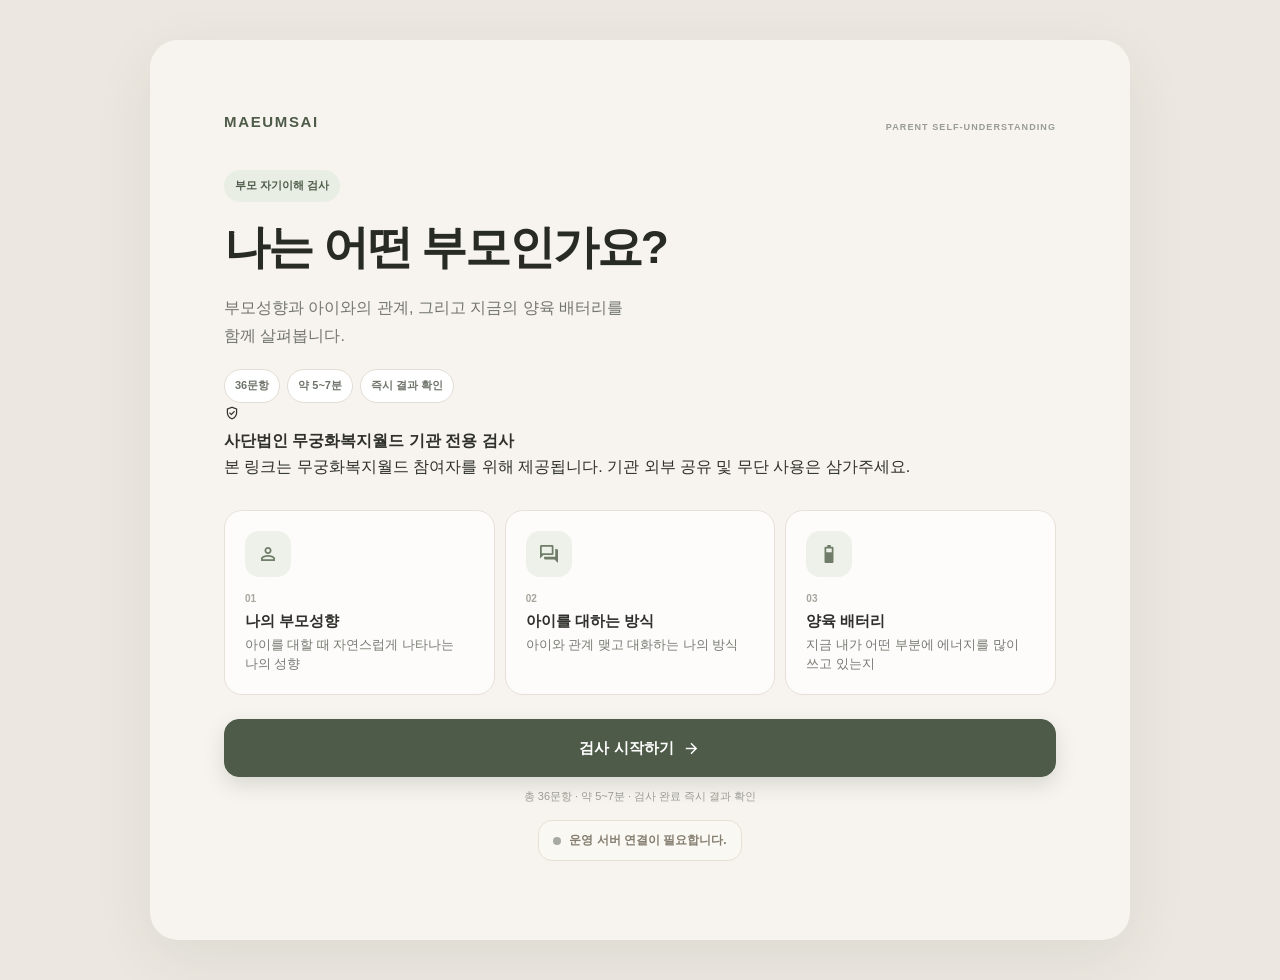
==== commit 69d3c80d: "Add institution SEO and Kakao preview metadata" ====
--- a/index.html
+++ b/index.html
@@ -4,8 +4,27 @@
     <meta charset="UTF-8">
     <meta name="viewport" content="width=device-width, initial-scale=1.0">
     <meta name="robots" content="noindex, nofollow">
-
-    <title>마음사이 부모 자기이해 검사</title>
+    <meta name="description" content="사단법인 무궁화복지월드 참여자를 위한 마음사이 부모 자기이해검사입니다. 부모성향, 양육태도, 양육배터리를 36문항으로 살펴보고 검사 후 개인 결과를 바로 확인할 수 있습니다.">
+    <meta name="author" content="마음사이">
+    <meta name="theme-color" content="#F7F4EE">
+
+    <title>사단법인 무궁화복지월드 | 마음사이 부모 자기이해검사</title>
+
+    <!-- Open Graph / Kakao -->
+    <meta property="og:type" content="website">
+    <meta property="og:locale" content="ko_KR">
+    <meta property="og:site_name" content="마음사이">
+    <meta property="og:title" content="사단법인 무궁화복지월드 | 부모 자기이해검사">
+    <meta property="og:description" content="무궁화복지월드 참여자 전용 검사입니다. 36문항으로 나의 부모성향, 양육태도, 현재의 양육배터리를 함께 살펴보세요.">
+    <meta property="og:url" content="https://choiseonmi.github.io/maeumsai-parent-test/?preview=1">
+    <meta property="og:image" content="https://choiseonmi.github.io/maeumsai-parent-test/images/type06.png">
+    <meta property="og:image:alt" content="마음사이 부모 자기이해검사 대표이미지">
+
+    <!-- X / 기타 미리보기 -->
+    <meta name="twitter:card" content="summary_large_image">
+    <meta name="twitter:title" content="사단법인 무궁화복지월드 | 부모 자기이해검사">
+    <meta name="twitter:description" content="무궁화복지월드 참여자 전용 36문항 부모 자기이해검사">
+    <meta name="twitter:image" content="https://choiseonmi.github.io/maeumsai-parent-test/images/type06.png">
 
     <!-- 아이콘 -->
     <link rel="stylesheet" href="https://fonts.googleapis.com/css2?family=Material+Symbols+Outlined:opsz,wght,FILL,GRAD@20..48,400,0,0">
@@ -48,8 +67,16 @@
 
             <div class="landing-points">
                 <span>36문항</span>
-                <span>약 5분</span>
+                <span>약 5~7분</span>
                 <span>즉시 결과 확인</span>
+            </div>
+
+            <div class="institution-only-notice" role="note">
+                <span class="material-symbols-outlined" aria-hidden="true">verified_user</span>
+                <div>
+                    <strong>사단법인 무궁화복지월드 기관 전용 검사</strong>
+                    <p>본 링크는 무궁화복지월드 참여자를 위해 제공됩니다. 기관 외부 공유 및 무단 사용은 삼가주세요.</p>
+                </div>
             </div>
         </div>
 
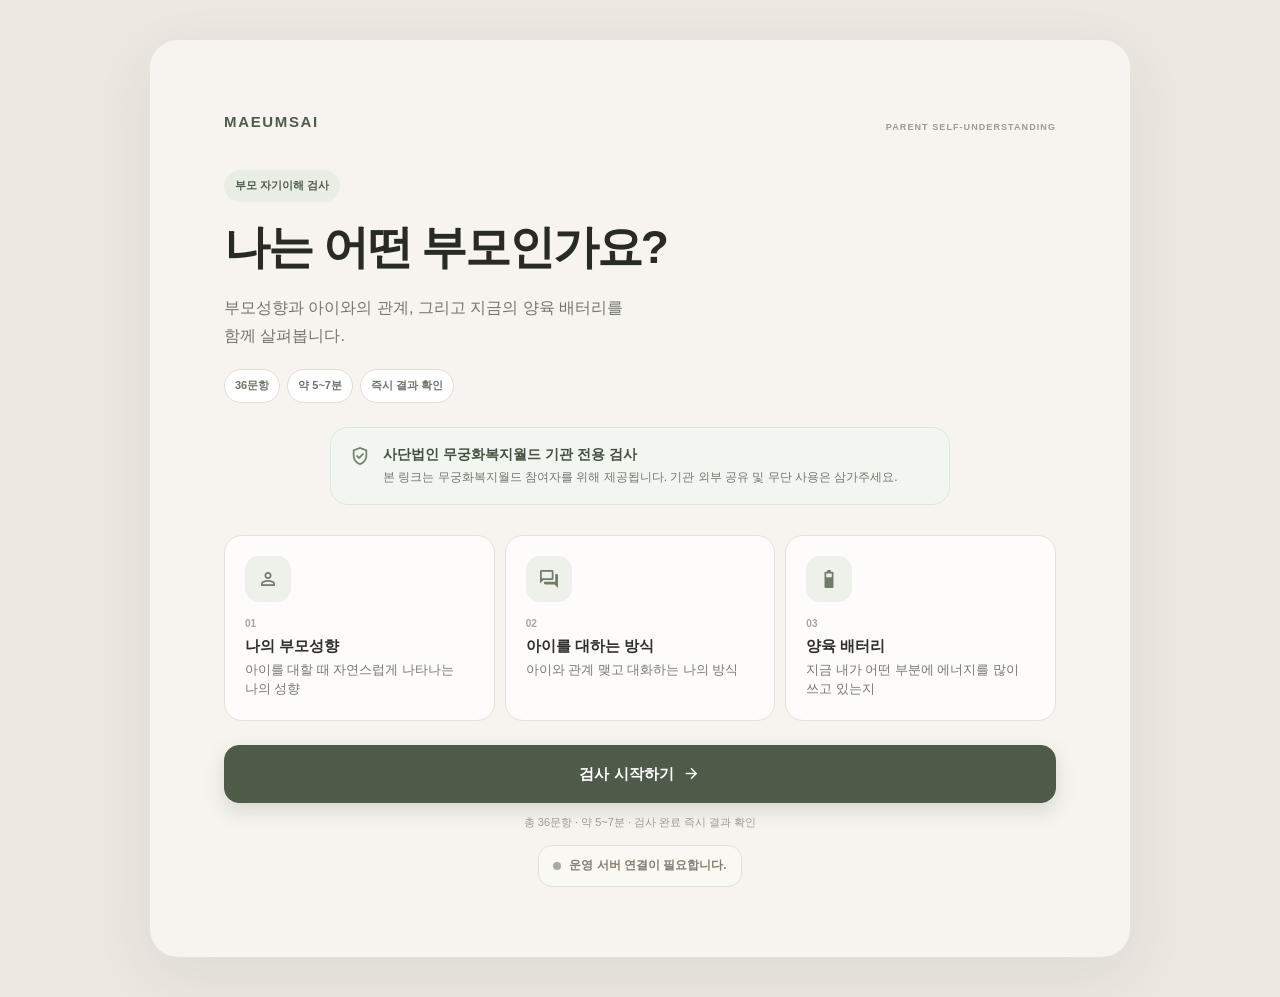
==== commit 643fb7d5: "Bust cache for institution branding styles" ====
--- a/index.html
+++ b/index.html
@@ -30,7 +30,7 @@
     <link rel="stylesheet" href="https://fonts.googleapis.com/css2?family=Material+Symbols+Outlined:opsz,wght,FILL,GRAD@20..48,400,0,0">
 
     <!-- CSS -->
-    <link rel="stylesheet" href="./css/style.css">
+    <link rel="stylesheet" href="./css/style.css?v=2.1-institution">
 
     <!-- 결과 이미지 저장용 -->
     <script src="https://cdn.jsdelivr.net/npm/html2canvas@1.4.1/dist/html2canvas.min.js"></script>
--- a/css/style.css
+++ b/css/style.css
@@ -2742,3 +2742,58 @@
 @keyframes maeumsai-spin{
     to{ transform:rotate(360deg); }
 }
+
+
+/* =========================================
+   기관 전용 안내
+========================================= */
+.institution-only-notice{
+    display:flex;
+    align-items:flex-start;
+    gap:12px;
+    max-width:620px;
+    margin:24px auto 0;
+    padding:16px 18px;
+    border:1px solid #DDE6D9;
+    border-radius:18px;
+    background:#F2F6F0;
+    color:#53614F;
+    text-align:left;
+}
+
+.institution-only-notice .material-symbols-outlined{
+    margin-top:1px;
+    font-size:22px;
+    color:#71836D;
+}
+
+.institution-only-notice strong{
+    display:block;
+    margin-bottom:4px;
+    font-size:14px;
+    line-height:1.45;
+    color:#43503F;
+}
+
+.institution-only-notice p{
+    margin:0;
+    font-size:12px;
+    line-height:1.65;
+    color:#71796D;
+}
+
+@media (max-width:640px){
+    .institution-only-notice{
+        margin-top:20px;
+        padding:14px 15px;
+        border-radius:16px;
+    }
+
+    .institution-only-notice strong{
+        font-size:13px;
+    }
+
+    .institution-only-notice p{
+        font-size:11.5px;
+    }
+}
